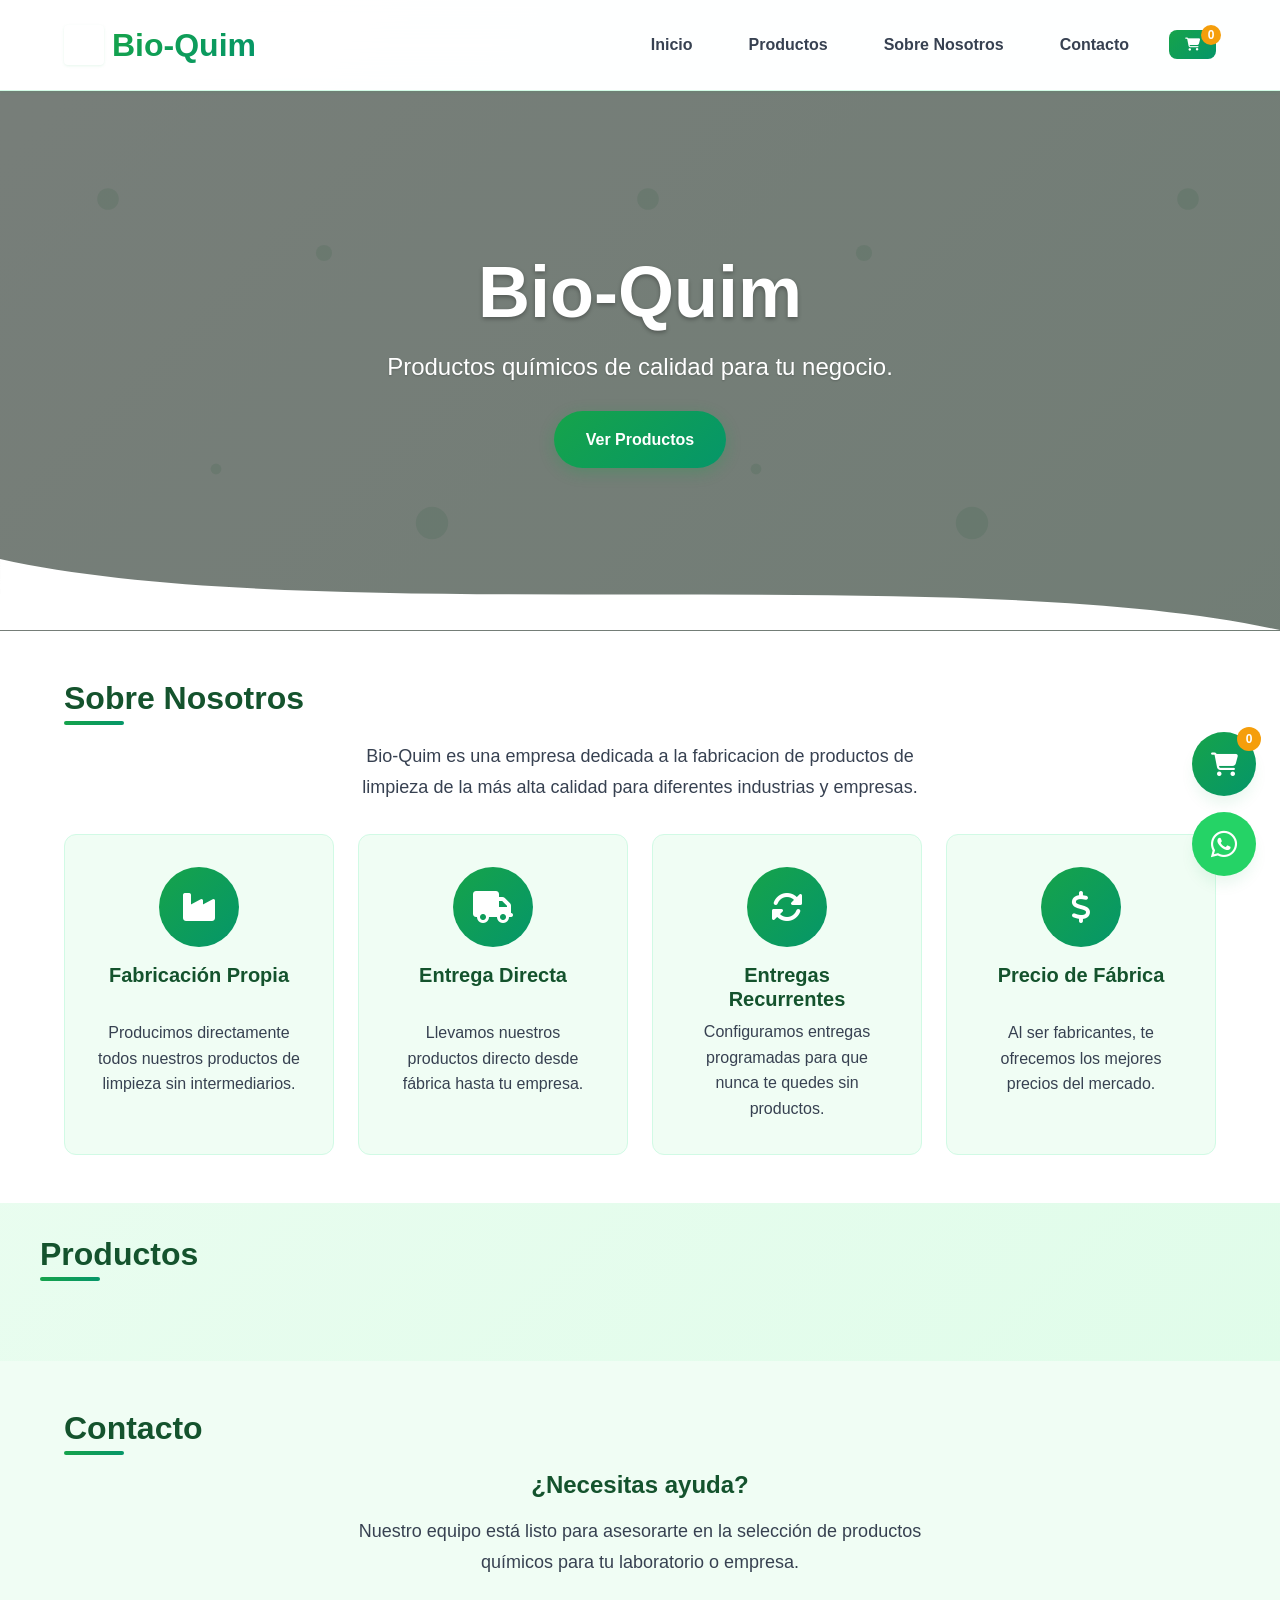
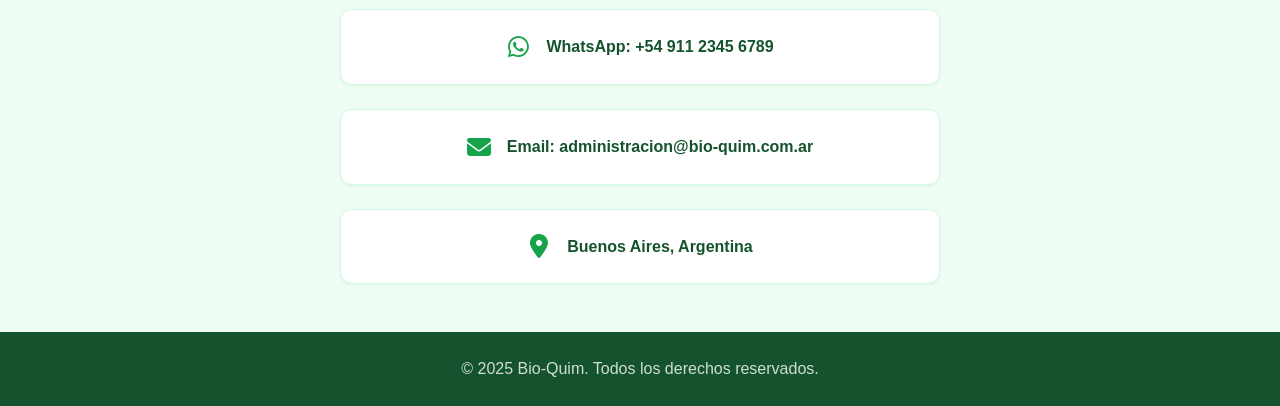
==== index.html @ 802a8cd7 "init" ====
<!DOCTYPE html>
<html lang="es">
<head>
  <link rel="icon" href="images/favicon.ico" type="image/x-icon">
  <meta charset="UTF-8">
  <meta name="viewport" content="width=device-width, initial-scale=1.0">
  <title>Catálogo de Productos</title>
  <link rel="stylesheet" href="static/styles.css">
  <link rel="preconnect" href="https://fonts.googleapis.com">
  <link rel="preconnect" href="https://fonts.gstatic.com" crossorigin>
  <link href="https://fonts.googleapis.com/css2?family=Poppins:wght@300;400;500;600;700&family=Montserrat:wght@700;800&display=swap" rel="stylesheet">
  <link rel="stylesheet" href="https://cdnjs.cloudflare.com/ajax/libs/font-awesome/6.4.0/css/all.min.css">
  <script src="https://cdnjs.cloudflare.com/ajax/libs/xlsx/0.18.5/xlsx.full.min.js"></script>
  <style>
    .hero {
      position: relative;
      height: 60vh;
      background: url('https://via.placeholder.com/1920x1080') center/cover no-repeat;
      display: flex;
      align-items: center;
      justify-content: center;
      color: white;
      text-align: center;
    }
    .hero-overlay {
      position: absolute;
      inset: 0;
      background: rgba(0,0,0,0.5);
    }
    .hero-content {
      position: relative;
      max-width: 600px;
    }
  </style>
</head>
<body>

  <header class="header">
    <div class="container header-container">
      <div class="brand">
        <div class="logo-container">
          <div class="logo-icon">
            <i class="fas fa-flask"></i>
          </div>
          <h1 class="logo"><a href="/">Bio-Quim</a></h1>
        </div>
      </div>
      
      <!-- Navigation Menu -->
      <nav class="nav-menu" id="nav-menu">
        <a href="#inicio" class="nav-link">Inicio</a>
        <a href="#productos" class="nav-link">Productos</a>
        <a href="#sobre-nosotros" class="nav-link">Sobre Nosotros</a>
        <a href="#contacto" class="nav-link">Contacto</a>
        <button id="cart-nav-btn" class="cart-nav-btn">
          <i class="fas fa-shopping-cart"></i>
          <span class="cart-nav-count">0</span>
        </button>
      </nav>

      <!-- Mobile menu toggle -->
      <button class="mobile-menu-toggle" id="mobile-menu-toggle">
        <span></span>
        <span></span>
        <span></span>
      </button>

    </div>
  </header>

  <section class="hero" id="inicio">
    <div class="hero-overlay"></div>
    <div class="hero-content container">
      <h1 class="hero-title">Bio-Quim</h1>
      <p class="hero-desc">Productos químicos de calidad para tu negocio.</p>
      <a href="#productos" class="hero-btn">Ver Productos</a>
    </div>
    <div class="hero-wave">
      <svg viewBox="0 0 1440 80" xmlns="http://www.w3.org/2000/svg">
        <path fill="var(--bg-white)" d="M0,0 C360,80 1080,0 1440,80 L1440,80 L0,80 Z"/>
      </svg>
    </div>
  </section>

  <!-- About Us Section -->
  <section class="about-section" id="sobre-nosotros">
    <div class="container">
      <h2 class="section-title">Sobre Nosotros</h2>
      <p class="about-intro">Bio-Quim es una empresa dedicada a la fabricacion de productos de limpieza de la más alta calidad para diferentes industrias y empresas.</p>
      
      <div class="about-cards">
        <div class="about-card">
          <div class="about-card-icon">
            <i class="fas fa-industry"></i>
          </div>
          <h3 class="about-card-title">Fabricación Propia</h3>
          <p class="about-card-desc">Producimos directamente todos nuestros productos de limpieza sin intermediarios.</p>
        </div>
        
        <div class="about-card">
          <div class="about-card-icon">
            <i class="fas fa-truck"></i>
          </div>
          <h3 class="about-card-title">Entrega Directa</h3>
          <p class="about-card-desc">Llevamos nuestros productos directo desde fábrica hasta tu empresa.</p>
        </div>
        
        <div class="about-card">
          <div class="about-card-icon">
            <i class="fas fa-sync-alt"></i>
          </div>
          <h3 class="about-card-title">Entregas Recurrentes</h3>
          <p class="about-card-desc">Configuramos entregas programadas para que nunca te quedes sin productos.</p>
        </div>
        
        <div class="about-card">
          <div class="about-card-icon">
            <i class="fas fa-dollar-sign"></i>
          </div>
          <h3 class="about-card-title">Precio de Fábrica</h3>
          <p class="about-card-desc">Al ser fabricantes, te ofrecemos los mejores precios del mercado.</p>
        </div>
      </div>
    </div>
  </section>
  
  <main class="container main-content">
    <div id="loading-indicator" class="loading-indicator">
      <div class="spinner"></div>
      <p>Cargando productos...</p>
    </div>

    <div id="category-filters" class="category-filters" style="display:none">
      <div class="search-container">
        <input type="text" id="search-input" placeholder="Buscar productos..." class="search-input">
        <i class="fas fa-search search-icon"></i>
      </div>
      <div class="category-selector">
        <label for="category-select">Filtrar por categoría:</label>
        <select id="category-select" class="category-dropdown">
          <option value="">Todas las categorías</option>
        </select>
      </div>
      <button id="reset-filter" class="reset-filter-button">
        <i class="fas fa-times"></i> Mostrar todos
      </button>
    </div>

    <div class="products-section" id="productos">
      <h2 class="section-title">Productos</h2>
      <div id="products-container" class="products-container"></div>
    </div>

    <!-- PRODUCT DETAIL MODAL -->
    <div id="product-modal" class="modal hidden">
      <div class="modal-backdrop"></div>
      <article class="modal-content" role="dialog" aria-modal="true">
        <button class="modal-close" aria-label="Cerrar">
          <i class="fas fa-times"></i>
        </button>
        <div class="modal-grid">
          <div class="modal-gallery-container">
            <figure class="modal-gallery">
              <img id="modal-image" src="/placeholder.svg" alt="">
              <nav class="modal-nav">
                <button id="prev-img" aria-label="Imagen anterior">
                  <i class="fas fa-chevron-left"></i>
                </button>
                <button id="next-img" aria-label="Imagen siguiente">
                  <i class="fas fa-chevron-right"></i>
                </button>
              </nav>
            </figure>
            <div class="modal-thumbnails"></div>
          </div>
          <section class="modal-info">
            <span class="product-category-badge" id="modal-category"></span>
            <h2 id="modal-name" class="modal-product-title"></h2>
            <p class="modal-price" id="modal-price"></p>
            <div class="modal-description">
              <p id="modal-desc"></p>
            </div>
            <div id="modal-variants" class="variant-container"></div>
            <div class="modal-footer">
              <div class="quantity-selector">
                <label for="modal-quantity">Cantidad:</label>
                <div class="quantity-controls">
                  <button class="quantity-btn" onclick="adjustQuantity(-1)">-</button>
                  <input id="modal-quantity" type="number" value="1" min="1">
                  <button class="quantity-btn" onclick="adjustQuantity(1)">+</button>
                </div>
              </div>
              <button id="add-to-cart" class="btn-primary">
                <i class="fas fa-cart-plus"></i> Agregar al carrito
              </button>
            </div>
          </section>
        </div>
      </article>
    </div>
  </main>

  <!-- Contact Section -->
  <section class="contact-section" id="contacto">
    <div class="container">
      <h2 class="section-title">Contacto</h2>
      <div class="contact-content">
        <div class="contact-info">
          <h3>¿Necesitas ayuda?</h3>
          <p>Nuestro equipo está listo para asesorarte en la selección de productos químicos para tu laboratorio o empresa.</p>
          <div class="contact-methods">
            <div class="contact-method">
              <i class="fab fa-whatsapp"></i>
              <span>WhatsApp: +54 911 2345 6789</span>
            </div>
            <div class="contact-method">
              <i class="fas fa-envelope"></i>
              <span>Email: administracion@bio-quim.com.ar</span>
            </div>
            <div class="contact-method">
              <i class="fas fa-map-marker-alt"></i>
              <span>Buenos Aires, Argentina</span>
            </div>
          </div>
        </div>
      </div>
    </div>
  </section>

  <footer class="footer">
    <div class="container">
      <p>&copy; 2025 Bio-Quim. Todos los derechos reservados.</p>
    </div>
  </footer>

  <div class="floating-buttons">
    <button id="open-cart" class="btn-cart">
      <i class="fas fa-shopping-cart"></i>
      <span class="cart-count">0</span>
    </button>
    <button id="send-whatsapp" class="btn-whatsapp" data-whatsapp="5491123456789">
      <i class="fa-brands fa-whatsapp fa-lg"></i>
    </button>
    
  </div>
  
  <div id="cart-modal" class="modal hidden">
    <div class="modal-backdrop"></div>
    <article class="modal-content cart-modal-content">
      <button class="modal-close" aria-label="Cerrar carrito">
        <i class="fas fa-times"></i>
      </button>
      <h2 class="cart-title">Tu Carrito</h2>
      <div class="cart-container">
        <ul id="cart-items" class="cart-items"></ul>
        <div class="cart-summary">
          <div class="cart-actions">
            <button id="clear-cart" class="btn-secondary btn-clear">
              <i class="fas fa-trash"></i> Vaciar carrito
            </button>
          </div>
          <div class="cart-total">
            <span>Total:</span> 
            <span id="cart-total" class="total-amount">$0.00</span>
          </div>
          <button id="cart-send" class="btn-primary btn-lg" data-whatsapp="5491123456789">
            <i class="fab fa-whatsapp"></i> Enviar pedido por WhatsApp
          </button>
          
          
        </div>
      </div>
      <div class="empty-cart-message" id="empty-cart-message">
        <i class="fas fa-shopping-cart"></i>
        <p>Tu carrito está vacío</p>
        <button class="btn-secondary" onclick="document.getElementById('cart-modal').classList.add('hidden')">
          Seguir comprando
        </button>
      </div>
    </article>
  </div>

  <script src="static/script.js"></script>
  <script>
    const hero = document.querySelector('.hero');
    const heroHeight = hero.offsetHeight;

    window.addEventListener('scroll', () => {
      if (window.scrollY >= heroHeight) {
        hero.classList.add('hide');
      } else {
        hero.classList.remove('hide');
      }
    });

  </script>
  
</body>
</html>
---- static/styles.css ----
:root {
  /* Eco-friendly color palette for Bio-Quim */
  --primary: #16a34a;
  --primary-dark: #15803d;
  --primary-light: #dcfce7;
  --secondary: #059669;
  --accent: #10b981;
  --eco-green: #22c55e;
  --nature-green: #16a34a;

  /* Background colors */
  --bg-light: #f0fdf4;
  --bg-white: #ffffff;
  --bg-gradient: linear-gradient(135deg, #f0fdf4 0%, #dcfce7 100%);

  /* Text colors */
  --text-dark: #14532d;
  --text-medium: #374151;
  --text-light: #6b7280;

  /* Border and separators */
  --border-light: #d1fae5;
  --border-medium: #a7f3d0;

  /* Status colors */
  --success: #16a34a;
  --error: #dc2626;
  --warning: #f59e0b;

  /* Spacing */
  --spacing-xs: 0.25rem;
  --spacing-sm: 0.5rem;
  --spacing-md: 1rem;
  --spacing-lg: 1.5rem;
  --spacing-xl: 2rem;
  --spacing-xxl: 3rem;

  /* Border radius */
  --radius-sm: 0.25rem;
  --radius-md: 0.5rem;
  --radius-lg: 0.75rem;
  --radius-xl: 1rem;
  --radius-full: 9999px;

  /* Shadows */
  --shadow-sm: 0 1px 3px rgba(22, 163, 74, 0.1);
  --shadow-md: 0 4px 6px rgba(22, 163, 74, 0.1);
  --shadow-lg: 0 10px 15px -3px rgba(22, 163, 74, 0.1);

  /* Transitions */
  --transition-fast: 150ms ease;
  --transition-normal: 250ms ease;
  --transition-slow: 350ms ease;
}

/* Reset and base styles */
* {
  margin: 0;
  padding: 0;
  box-sizing: border-box;
}

html {
  font-size: 16px;
  scroll-behavior: smooth;
}

body {
  font-family: 'Inter', -apple-system, BlinkMacSystemFont, 'Segoe UI', Roboto, sans-serif;
  background: var(--bg-gradient);
  color: var(--text-medium);
  line-height: 1.6;
  min-height: 100vh;
}

h1, h2, h3, h4, h5, h6 {
  font-family: 'Inter', sans-serif;
  color: var(--text-dark);
  font-weight: 700;
  line-height: 1.2;
}

a {
  color: var(--primary);
  text-decoration: none;
  transition: color var(--transition-fast);
}

a:hover {
  color: var(--primary-dark);
}

img {
  max-width: 100%;
  height: auto;
}

button {
  cursor: pointer;
  font-family: 'Inter', sans-serif;
}

input, select, textarea {
  font-family: 'Inter', sans-serif;
}

/* Layout */
.container {
  width: 100%;
  max-width: 1200px;
  margin: 0 auto;
  padding: 0 var(--spacing-md);
}

@media (min-width: 768px) {
  .container {
    padding: 0 var(--spacing-lg);
  }
}

/* Header */
.header {
  background: rgba(255, 255, 255, 0.95);
  backdrop-filter: blur(20px);
  box-shadow: var(--shadow-sm);
  position: sticky;
  top: 0;
  z-index: 100;
  padding: var(--spacing-lg) 0;
  border-bottom: 1px solid var(--border-light);
}

.header-container {
  display: flex;
  flex-direction: column;
  gap: var(--spacing-md);
  align-items: center;
  position: relative;
}

@media (min-width: 768px) {
  .header-container {
    flex-direction: row;
    justify-content: space-between;
    align-items: center;
  }
}

.brand {
  display: flex;
  align-items: center;
  gap: var(--spacing-sm);
}

.logo-container {
  display: flex;
  align-items: center;
  gap: var(--spacing-sm);
}

.logo-icon {
  width: 40px;
  height: 40px;
  background: #ffffff;
  border-radius: 10%;
  display: flex;
  align-items: center;
  justify-content: center;
  color: white;
  font-size: 1.2rem;
  transition: all var(--transition-fast);
  box-shadow: var(--shadow-sm);
  overflow: hidden;
}

.logo-icon:hover {
  transform: scale(1.05);
  box-shadow: var(--shadow-md);
}

/* When logo contains an image (set by JavaScript) */
.logo-icon img {
  width: 100%;
  height: 100%;
  object-fit: cover;
  border-radius: 50%;
}

.logo {
  color: var(--primary);
  font-size: 2rem;
  font-weight: 800;
  margin: 0;
  background: linear-gradient(135deg, var(--primary), var(--secondary));
  -webkit-background-clip: text;
  -webkit-text-fill-color: transparent;
  background-clip: text;
}

/* When logo contains an image (set by JavaScript) */
.logo img {
  height: 2rem;
  width: auto;
  object-fit: contain;
}

.logo a {
  text-decoration: none;
  color: inherit;
}

/* Navigation */
.nav-menu {
  display: flex;
  align-items: center;
  gap: var(--spacing-lg);
  background: var(--bg-white);
  padding: var(--spacing-md);
  border-radius: var(--radius-lg);
  box-shadow: var(--shadow-sm);
  border: 1px solid var(--border-light);
  position: absolute;
  top: 100%;
  left: 0;
  right: 0;
  transform: translateY(-100%);
  opacity: 0;
  visibility: hidden;
  transition: all var(--transition-normal);
  flex-direction: column;
  z-index: 50;
}

.nav-menu.active {
  transform: translateY(0);
  opacity: 1;
  visibility: visible;
}

@media (min-width: 768px) {
  .nav-menu {
    position: static;
    transform: none;
    opacity: 1;
    visibility: visible;
    background: transparent;
    padding: 0;
    box-shadow: none;
    border: none;
    flex-direction: row;
  }
}

.nav-link {
  color: var(--text-medium);
  font-weight: 600;
  padding: var(--spacing-sm) var(--spacing-md);
  border-radius: var(--radius-md);
  transition: all var(--transition-fast);
  text-decoration: none;
}

.nav-link:hover {
  color: var(--primary);
  background: var(--primary-light);
}

.cart-nav-btn {
  background: linear-gradient(135deg, var(--primary), var(--secondary));
  color: white;
  border: none;
  padding: var(--spacing-sm) var(--spacing-md);
  border-radius: var(--radius-md);
  font-weight: 600;
  display: flex;
  align-items: center;
  gap: var(--spacing-xs);
  transition: all var(--transition-fast);
  position: relative;
}

.cart-nav-btn:hover {
  background: linear-gradient(135deg, var(--primary-dark), var(--secondary));
  transform: translateY(-2px);
  box-shadow: var(--shadow-md);
}

.cart-nav-count {
  background: var(--warning);
  color: white;
  width: 20px;
  height: 20px;
  border-radius: 50%;
  display: flex;
  align-items: center;
  justify-content: center;
  font-size: 0.75rem;
  font-weight: 700;
  position: absolute;
  top: -5px;
  right: -5px;
}

/* Mobile menu toggle */
.mobile-menu-toggle {
  display: flex;
  flex-direction: column;
  gap: 4px;
  background: none;
  border: none;
  cursor: pointer;
  padding: var(--spacing-sm);
  position: absolute;
  right: 0;
  top: 50%;
  transform: translateY(-50%);
}

.mobile-menu-toggle span {
  width: 25px;
  height: 3px;
  background: var(--primary);
  border-radius: 2px;
  transition: all var(--transition-fast);
}

.mobile-menu-toggle.active span:nth-child(1) {
  transform: rotate(45deg) translate(6px, 6px);
}

.mobile-menu-toggle.active span:nth-child(2) {
  opacity: 0;
}

.mobile-menu-toggle.active span:nth-child(3) {
  transform: rotate(-45deg) translate(6px, -6px);
}

@media (min-width: 768px) {
  .mobile-menu-toggle {
    display: none;
  }
}

/* Search */
.search-wrapper {
  position: relative;
  width: 100%;
  max-width: 500px;
}

.search-icon {
  position: absolute;
  left: var(--spacing-md);
  top: 50%;
  transform: translateY(-50%);
  color: var(--text-light);
  pointer-events: none;
}

#search-input {
  width: 100%;
  padding: var(--spacing-md) var(--spacing-md) var(--spacing-md) calc(var(--spacing-md) * 2.5);
  border: 2px solid var(--border-medium);
  border-radius: var(--radius-full);
  font-size: 1rem;
  transition: all var(--transition-fast);
  background: var(--bg-white);
}

#search-input:focus {
  outline: none;
  border-color: var(--primary);
  box-shadow: 0 0 0 3px rgba(22, 163, 74, 0.2);
}

#search-input::placeholder {
  color: var(--text-light);
}

/* Main Content */
.main-content {
  padding: var(--spacing-xl) 0;
}

/* Section Titles */
.section-title {
  font-size: 2rem;
  margin-bottom: var(--spacing-lg);
  position: relative;
  display: inline-block;
  color: var(--text-dark);
}

.section-title::after {
  content: '';
  position: absolute;
  bottom: -8px;
  left: 0;
  width: 60px;
  height: 4px;
  background: linear-gradient(135deg, var(--primary), var(--secondary));
  border-radius: var(--radius-full);
}

/* Loading Indicator */
.loading-indicator {
  display: flex;
  flex-direction: column;
  align-items: center;
  justify-content: center;
  padding: var(--spacing-xxl);
  gap: var(--spacing-md);
}

.spinner {
  width: 50px;
  height: 50px;
  border: 4px solid rgba(22, 163, 74, 0.2);
  border-top-color: var(--primary);
  border-radius: 50%;
  animation: spin 1s infinite linear;
}

@keyframes spin {
  to {
    transform: rotate(360deg);
  }
}

/* Category Filters */
.category-filters {
  margin-bottom: var(--spacing-xl);
  display: flex;
  flex-direction: column;
  gap: var(--spacing-md);
  background: var(--bg-white);
  padding: var(--spacing-lg);
  border-radius: var(--radius-lg);
  box-shadow: var(--shadow-sm);
  border: 1px solid var(--border-light);
}

/* Search Container */
.search-container {
  position: relative;
  width: 100%;
  max-width: 500px;
}

.search-input {
  width: 100%;
  padding: 12px 40px 12px 16px;
  border: 2px solid var(--border-light);
  border-radius: 50px;
  font-size: 1rem;
  transition: all 0.3s ease;
  background: white;
}

.search-input:focus {
  outline: none;
  border-color: var(--primary);
  box-shadow: 0 0 0 3px rgba(22, 163, 74, 0.1);
}

.search-icon {
  position: absolute;
  right: 16px;
  top: 50%;
  transform: translateY(-50%);
  color: var(--text-light);
  pointer-events: none;
}

.category-selector {
  display: flex;
  flex-direction: column;
  gap: var(--spacing-xs);
}

.category-selector label {
  font-weight: 600;
  color: var(--text-dark);
  font-size: 0.875rem;
}
.category-filters {
  margin-bottom: var(--spacing-xl);
  display: flex;
  flex-direction: column;
  gap: var(--spacing-md);
  background: var(--bg-white);
  padding: var(--spacing-lg);
  border-radius: var(--radius-lg);
  box-shadow: var(--shadow-sm);
  border: 1px solid var(--border-light);
}

@media (min-width: 768px) {
  .category-filters {
    flex-direction: row;
    align-items: flex-end;
    justify-content: space-between;
    gap: var(--spacing-lg);
  }
  
  .search-container {
    flex: 1;
    max-width: 400px;
  }
  
  .category-selector {
    flex: 0 0 280px;
  }
  
  .reset-filter-button {
    flex: 0 0 auto;
  }
}

.category-select {
  width: 100%;
  max-width: 300px;
  padding: var(--spacing-sm) var(--spacing-md);
  border: 2px solid var(--border-medium);
  border-radius: var(--radius-md);
  background: var(--bg-white);
  color: var(--text-medium);
  font-weight: 600;
  font-size: 1rem;
  transition: all var(--transition-fast);
  box-shadow: var(--shadow-sm);
  cursor: pointer;
  appearance: none;
  background-image: url("data:image/svg+xml,%3csvg xmlns='http://www.w3.org/2000/svg' fill='none' viewBox='0 0 20 20'%3e%3cpath stroke='%236b7280' stroke-linecap='round' stroke-linejoin='round' stroke-width='1.5' d='m6 8 4 4 4-4'/%3e%3c/svg%3e");
  background-position: right var(--spacing-sm) center;
  background-repeat: no-repeat;
  background-size: 1.5em 1.5em;
  padding-right: 2.5rem;
}

.category-select:hover {
  border-color: var(--primary);
  color: var(--primary);
}

.category-select:focus {
  outline: none;
  border-color: var(--primary);
  box-shadow: 0 0 0 3px rgba(22, 163, 74, 0.2);
  color: var(--text-dark);
}

.category-select option {
  padding: var(--spacing-sm) var(--spacing-md);
  background: var(--bg-white);
  color: var(--text-medium);
  font-weight: 500;
}

.category-select option:hover {
  background: rgba(22, 163, 74, 0.1);
}

.category-dropdown {
  width: 100%;
  max-width: 300px;
  padding: var(--spacing-sm) var(--spacing-md);
  border: 2px solid var(--border-medium);
  border-radius: var(--radius-md);
  background: var(--bg-white);
  color: var(--text-medium);
  font-weight: 600;
  font-size: 1rem;
  transition: all var(--transition-fast);
  box-shadow: var(--shadow-sm);
  cursor: pointer;
  appearance: none;
  background-image: url("data:image/svg+xml,%3csvg xmlns='http://www.w3.org/2000/svg' fill='none' viewBox='0 0 20 20'%3e%3cpath stroke='%2316a34a' stroke-linecap='round' stroke-linejoin='round' stroke-width='2' d='m6 8 4 4 4-4'/%3e%3c/svg%3e");
  background-position: right var(--spacing-sm) center;
  background-repeat: no-repeat;
  background-size: 1.2em 1.2em;
  padding-right: 2.5rem;
}

.category-dropdown:hover {
  border-color: var(--primary);
  background-color: var(--primary-light);
}

.category-dropdown:focus {
  outline: none;
  border-color: var(--primary);
  box-shadow: 0 0 0 3px rgba(22, 163, 74, 0.15);
}

.reset-filter-button {
  background: rgba(22, 163, 74, 0.1);
  border: 1px solid var(--primary);
  color: var(--primary);
  font-size: 0.875rem;
  display: flex;
  align-items: center;
  gap: var(--spacing-xs);
  padding: var(--spacing-sm) var(--spacing-md);
  border-radius: var(--radius-md);
  transition: all var(--transition-fast);
  font-weight: 600;
  white-space: nowrap;
}

.reset-filter-button:hover {
  background: var(--primary);
  color: white;
  transform: translateY(-1px);
  box-shadow: var(--shadow-sm);
}

@media (min-width: 768px) {
  .reset-filter-button {
    align-self: flex-end;
    margin-bottom: 2px;
  }
}

/* Products Grid */
.products-section {
  margin-bottom: var(--spacing-xl);
}

.products-container {
  display: grid;
  gap: var(--spacing-lg);
  grid-template-columns: repeat(auto-fill, minmax(280px, 1fr));
}

.product-card {
  background: var(--bg-white);
  border-radius: var(--radius-lg);
  box-shadow: var(--shadow-sm);
  overflow: hidden;
  transition: all var(--transition-normal);
  height: 100%;
  display: flex;
  flex-direction: column;
  border: 1px solid var(--border-light);
}

.product-card:hover {
  transform: translateY(-8px);
  box-shadow: var(--shadow-lg);
  border-color: var(--primary);
}

.product-image-container {
  height: 240px;
  overflow: hidden;
  position: relative;
}

.product-image {
  width: 100%;
  height: 100%;
  object-fit: cover;
  transition: transform var(--transition-normal);
}

.product-card:hover .product-image {
  transform: scale(1.05);
}

.product-info-container {
  padding: var(--spacing-lg);
  display: flex;
  flex-direction: column;
  flex-grow: 1;
  justify-content: space-between;
}

.product-name {
  font-size: 1.25rem;
  font-weight: 700;
  margin-bottom: var(--spacing-xs);
  color: var(--text-dark);
}

.product-price {
  color: var(--primary);
  font-weight: 800;
  font-size: 1.5rem;
  margin-top: var(--spacing-sm);
}

/* Eco Badge */
.eco-badge {
  position: absolute;
  top: var(--spacing-md);
  right: var(--spacing-md);
  background: linear-gradient(135deg, var(--primary), var(--secondary));
  color: white;
  padding: var(--spacing-xs) var(--spacing-sm);
  border-radius: var(--radius-full);
  font-size: 0.75rem;
  font-weight: 700;
  text-transform: uppercase;
  letter-spacing: 0.5px;
  box-shadow: var(--shadow-sm);
}

/* Modals */
.hidden {
  display: none !important;
}

.modal {
  position: fixed;
  inset: 0;
  display: flex;
  justify-content: center;
  align-items: center;
  z-index: 1000;
}

.modal-backdrop {
  position: absolute;
  inset: 0;
  background: rgba(0, 0, 0, 0.6);
  backdrop-filter: blur(4px);
}

.modal-content {
  position: relative;
  background: var(--bg-white);
  border-radius: var(--radius-xl);
  width: 90%;
  max-width: 900px;
  max-height: 90vh;
  overflow-y: auto;
  box-shadow: var(--shadow-lg);
  border: 2px solid var(--border-light);
}

.modal-close {
  position: absolute;
  top: var(--spacing-md);
  right: var(--spacing-md);
  background: rgba(255, 255, 255, 0.9);
  border: none;
  color: var(--text-dark);
  width: 40px;
  height: 40px;
  border-radius: 50%;
  display: flex;
  align-items: center;
  justify-content: center;
  font-size: 1.25rem;
  z-index: 10;
  box-shadow: var(--shadow-md);
  transition: all var(--transition-fast);
}

.modal-close:hover {
  background: var(--bg-white);
  transform: scale(1.1);
  color: var(--error);
}

/* Product Modal */
.modal-grid {
  display: grid;
  grid-template-columns: 1fr;
}

@media (min-width: 768px) {
  .modal-grid {
    grid-template-columns: 1fr 1fr;
  }
}

.modal-gallery-container {
  padding: var(--spacing-lg);
  background: var(--bg-light);
}

.modal-gallery {
  position: relative;
  width: 100%;
  aspect-ratio: 1/1;
  background: var(--bg-white);
  border-radius: var(--radius-lg);
  overflow: hidden;
  box-shadow: var(--shadow-sm);
}

.modal-gallery img {
  width: 100%;
  height: 100%;
  object-fit: contain;
}

.modal-nav button {
  position: absolute;
  top: 50%;
  transform: translateY(-50%);
  background: rgba(255, 255, 255, 0.9);
  border: none;
  color: var(--text-dark);
  width: 44px;
  height: 44px;
  border-radius: 50%;
  display: flex;
  align-items: center;
  justify-content: center;
  font-size: 1.125rem;
  box-shadow: var(--shadow-md);
  transition: all var(--transition-fast);
}

.modal-nav button:hover {
  background: var(--bg-white);
  transform: translateY(-50%) scale(1.1);
}

#prev-img {
  left: var(--spacing-md);
}

#next-img {
  right: var(--spacing-md);
}

.modal-thumbnails {
  display: flex;
  gap: var(--spacing-sm);
  padding: var(--spacing-md) 0;
  overflow-x: auto;
  scrollbar-width: thin;
}

.modal-thumbnails img {
  width: 70px;
  height: 70px;
  object-fit: cover;
  border-radius: var(--radius-md);
  opacity: 0.7;
  cursor: pointer;
  border: 3px solid transparent;
  transition: all var(--transition-fast);
}

.modal-thumbnails img:hover {
  opacity: 0.9;
}

.modal-thumbnails img.active {
  opacity: 1;
  border-color: var(--primary);
}

.modal-info {
  padding: var(--spacing-xl);
  display: flex;
  flex-direction: column;
  gap: var(--spacing-md);
}

.product-category-badge {
  display: inline-block;
  padding: var(--spacing-xs) var(--spacing-sm);
  background: linear-gradient(135deg, var(--primary), var(--secondary));
  color: white;
  border-radius: var(--radius-full);
  font-size: 0.75rem;
  font-weight: 700;
  text-transform: uppercase;
  letter-spacing: 0.5px;
}

.modal-product-title {
  font-size: 2rem;
  margin-top: var(--spacing-xs);
  color: var(--text-dark);
}

.modal-price {
  font-size: 1.75rem;
  color: var(--primary);
  font-weight: 800;
}

.modal-description {
  color: var(--text-medium);
  line-height: 1.7;
  font-size: 1.125rem;
}

/* Variants */
.variant-container {
  display: flex;
  flex-direction: column;
  gap: var(--spacing-md);
}

.variant-wrapper {
  display: flex;
  flex-direction: column;
  gap: var(--spacing-xs);
}

.variant-wrapper label {
  font-weight: 600;
  color: var(--text-dark);
  font-size: 0.875rem;
}

.variant-wrapper select {
  padding: var(--spacing-sm) var(--spacing-md);
  border: 2px solid var(--border-medium);
  border-radius: var(--radius-md);
  background-color: var(--bg-white);
  font-size: 1rem;
  transition: all var(--transition-fast);
}

.variant-wrapper select:focus {
  outline: none;
  border-color: var(--primary);
  box-shadow: 0 0 0 3px rgba(22, 163, 74, 0.2);
}

.variant-single {
  padding: var(--spacing-sm) var(--spacing-md);
  background: linear-gradient(135deg, var(--primary), var(--secondary));
  border-radius: var(--radius-md);
  color: white;
  font-weight: 600;
}

/* Modal Footer */
.modal-footer {
  display: flex;
  flex-direction: column;
  gap: var(--spacing-md);
  margin-top: var(--spacing-md);
}

@media (min-width: 768px) {
  .modal-footer {
    flex-direction: row;
    align-items: center;
    justify-content: space-between;
  }
}

/* Quantity Selector */
.quantity-selector {
  display: flex;
  flex-direction: column;
  gap: var(--spacing-xs);
}

.quantity-selector label {
  font-weight: 600;
  color: var(--text-dark);
  font-size: 0.875rem;
}

.quantity-controls {
  display: flex;
  align-items: center;
}

.quantity-btn {
  width: 40px;
  height: 40px;
  display: flex;
  align-items: center;
  justify-content: center;
  background: var(--bg-light);
  border: 2px solid var(--border-medium);
  font-size: 1.125rem;
  font-weight: 700;
  transition: all var(--transition-fast);
  color: var(--primary);
}

.quantity-btn:first-child {
  border-radius: var(--radius-md) 0 0 var(--radius-md);
}

.quantity-btn:last-child {
  border-radius: 0 var(--radius-md) var(--radius-md) 0;
}

.quantity-btn:hover {
  background: var(--primary);
  color: white;
}

#modal-quantity {
  width: 70px;
  height: 40px;
  padding: 0 var(--spacing-sm);
  border: 2px solid var(--border-medium);
  border-left: none;
  border-right: none;
  text-align: center;
  font-size: 1rem;
  font-weight: 600;
}

#modal-quantity:focus {
  outline: none;
}

/* Buttons */
.btn-primary {
  background: linear-gradient(135deg, var(--primary), var(--secondary));
  color: white;
  border: none;
  padding: var(--spacing-md) var(--spacing-lg);
  border-radius: var(--radius-md);
  font-weight: 700;
  font-size: 1rem;
  display: flex;
  align-items: center;
  justify-content: center;
  gap: var(--spacing-sm);
  transition: all var(--transition-fast);
  box-shadow: var(--shadow-sm);
}

.btn-primary:hover {
  background: linear-gradient(135deg, var(--primary-dark), var(--secondary));
  transform: translateY(-2px);
  box-shadow: var(--shadow-md);
}

.btn-primary:active {
  transform: translateY(0);
}

.btn-secondary {
  background: var(--bg-light);
  color: var(--text-medium);
  border: 2px solid var(--border-medium);
  padding: var(--spacing-md) var(--spacing-lg);
  border-radius: var(--radius-md);
  font-weight: 600;
  font-size: 1rem;
  display: flex;
  align-items: center;
  justify-content: center;
  gap: var(--spacing-sm);
  transition: all var(--transition-fast);
}

.btn-secondary:hover {
  background: var(--border-light);
  color: var(--text-dark);
  border-color: var(--primary);
}

.btn-lg {
  padding: var(--spacing-md) var(--spacing-xl);
  font-size: 1.125rem;
}

/* Floating Buttons */
.floating-buttons {
  position: fixed;
  bottom: var(--spacing-lg);
  right: var(--spacing-lg);
  display: flex;
  flex-direction: column;
  gap: var(--spacing-md);
  z-index: 90;
}

.btn-cart, .btn-whatsapp {
  width: 64px;
  height: 64px;
  border-radius: 50%;
  display: flex;
  align-items: center;
  justify-content: center;
  box-shadow: var(--shadow-lg);
  border: none;
  font-size: 1.5rem;
  position: relative;
  transition: all var(--transition-normal);
}

.btn-cart {
  background: linear-gradient(135deg, var(--primary), var(--secondary));
  color: white;
}

.btn-whatsapp {
  background: #25D366;
  color: white;
}

.btn-cart:hover, .btn-whatsapp:hover {
  transform: translateY(-4px) scale(1.05);
}

.cart-count {
  position: absolute;
  top: -5px;
  right: -5px;
  background: var(--warning);
  color: white;
  width: 24px;
  height: 24px;
  border-radius: 50%;
  display: flex;
  align-items: center;
  justify-content: center;
  font-size: 0.75rem;
  font-weight: 700;
}

/* Cart Modal */
.cart-modal-content {
  max-width: 600px;
}

.cart-title {
  padding: var(--spacing-lg);
  border-bottom: 1px solid var(--border-light);
  margin: 0;
  font-size: 1.5rem;
  color: var(--text-dark);
}

.cart-container {
  padding: var(--spacing-lg);
}

.cart-actions {
  margin-bottom: var(--spacing-md);
  text-align: left;
}

.btn-clear {
  background: var(--bg-light);
  color: var(--error);
  border: 2px solid var(--error);
  padding: var(--spacing-sm) var(--spacing-md);
  border-radius: var(--radius-md);
  font-weight: 600;
  font-size: 0.875rem;
  display: inline-flex;
  align-items: center;
  gap: var(--spacing-xs);
  transition: all var(--transition-fast);
}

.btn-clear:hover {
  background: var(--error);
  color: white;
}

.cart-items {
  list-style: none;
  max-height: 400px;
  overflow-y: auto;
  margin-bottom: var(--spacing-lg);
}

.cart-item {
  display: flex;
  justify-content: space-between;
  align-items: center;
  padding: var(--spacing-md);
  background: var(--bg-light);
  border-radius: var(--radius-md);
  margin-bottom: var(--spacing-md);
  transition: all var(--transition-fast);
  border: 1px solid var(--border-light);
}

.cart-item:hover {
  background: rgba(22, 163, 74, 0.05);
  border-color: var(--primary);
}

.cart-item-info {
  flex: 2;
  font-size: 0.95rem;
}

.cart-item-info strong {
  color: var(--text-dark);
  display: block;
  margin-bottom: var(--spacing-xs);
}

.cart-item-actions {
  flex: 1;
  display: flex;
  align-items: center;
  gap: var(--spacing-sm);
  justify-content: flex-end;
}

.cart-qty-input {
  width: 50px;
  padding: var(--spacing-xs);
  border: 1px solid var(--border-medium);
  border-radius: var(--radius-sm);
  text-align: center;
}

.cart-line-price {
  font-weight: 700;
  color: var(--primary);
  min-width: 80px;
  text-align: right;
}

.cart-remove {
  background: none;
  border: none;
  color: var(--error);
  font-size: 1rem;
  width: 32px;
  height: 32px;
  border-radius: 50%;
  display: flex;
  align-items: center;
  justify-content: center;
  transition: all var(--transition-fast);
}

.cart-remove:hover {
  background: rgba(217, 4, 41, 0.1);
}

.cart-summary {
  border-top: 2px solid var(--border-light);
  padding-top: var(--spacing-lg);
}

.cart-total {
  display: flex;
  justify-content: space-between;
  align-items: center;
  margin-bottom: var(--spacing-lg);
  font-size: 1.25rem;
}

.total-amount {
  font-weight: 800;
  color: var(--primary);
}

.empty-cart-message {
  display: flex;
  flex-direction: column;
  align-items: center;
  justify-content: center;
  padding: var(--spacing-xxl);
  text-align: center;
  color: var(--text-light);
}

.empty-cart-message i {
  font-size: 3rem;
  margin-bottom: var(--spacing-md);
  opacity: 0.3;
}

.empty-cart-message p {
  margin-bottom: var(--spacing-lg);
  font-size: 1.125rem;
}

/* Responsive adjustments */
@media (max-width: 480px) {
  .cart-item {
    flex-direction: column;
    align-items: flex-start;
  }

  .cart-item-actions {
    width: 100%;
    margin-top: var(--spacing-md);
    justify-content: space-between;
  }

  .modal-nav button {
    width: 36px;
    height: 36px;
  }
}

/* Category filters sticky */
#category-filters {
  position: sticky;
  top: 0;
  background: var(--bg-white);
  z-index: 100;
  padding-top: var(--spacing-md);
}

/* Two cards per line on small screens */
@media (max-width: 600px) {
  .products-container {
    padding: 15px;
    grid-template-columns: repeat(2, 1fr) !important;
    gap: var(--spacing-md);
  }
}

/* Hide name on desktop */
.site-name {
  display: none;
}

/* Brand always flex for ordering */
.brand {
  display: flex;
  align-items: center;
}

/* On mobile (<600px): show name on left + logo on right */
@media (max-width: 600px) {
  .site-name {
    display: block;
    font-size: 1.25rem;
    font-weight: 700;
    color: var(--primary);
  }
  .logo {
    margin-left: auto;
  }
}

/* Hero Section */
.hero {
  position: relative;
  height: calc(100vh - 60px);
  background: linear-gradient(135deg, var(--bg-light) 0%, var(--bg-white) 100%);
  display: flex;
  align-items: center;
  justify-content: center;
  text-align: center;
  overflow: hidden;
}

.hero::before {
  content: '';
  position: absolute;
  top: 0;
  left: 0;
  right: 0;
  bottom: 0;
  background: url('data:image/svg+xml,<svg xmlns="http://www.w3.org/2000/svg" viewBox="0 0 100 100"><circle cx="20" cy="20" r="2" fill="%2316a34a" opacity="0.1"/><circle cx="80" cy="80" r="3" fill="%2316a34a" opacity="0.1"/><circle cx="60" cy="30" r="1.5" fill="%2316a34a" opacity="0.1"/><circle cx="40" cy="70" r="1" fill="%2316a34a" opacity="0.1"/></svg>');
  pointer-events: none;
}

.hero-overlay {
  position: absolute;
  inset: 0;
  background: rgba(255, 255, 255, 0.1);
}

.hero-content {
  position: relative;
  max-width: 700px;
  padding: 0 var(--spacing-md);
  z-index: 1;
}

.hero-title {
  font-size: clamp(2.5rem, 6vw, 4.5rem);
  font-weight: 900;
  color: white;
  text-shadow: 0 2px 4px rgba(0, 0, 0, 0.3);
  margin-bottom: var(--spacing-md);
  line-height: 1.1;
}

.hero-desc {
  margin-top: var(--spacing-sm);
  font-size: clamp(1.125rem, 3vw, 1.5rem);
  color: white;
  line-height: 1.6;
  text-shadow: 0 1px 2px rgba(0, 0, 0, 0.2);
}

.hero-btn {
  display: inline-block;
  margin-top: var(--spacing-lg);
  padding: var(--spacing-md) var(--spacing-xl);
  border-radius: var(--radius-full);
  background: linear-gradient(135deg, var(--primary), var(--secondary));
  color: white;
  font-weight: 700;
  transition: all var(--transition-fast);
  box-shadow: 0 4px 15px rgba(22, 163, 74, 0.3);
  text-decoration: none;
}

.hero-btn:hover {
  background: linear-gradient(135deg, var(--primary-dark), var(--secondary));
  transform: translateY(-3px);
  box-shadow: 0 6px 20px rgba(22, 163, 74, 0.4);
  color: white;
}

.hero-wave {
  position: absolute;
  bottom: 0;
  width: 100%;
  line-height: 0;
}

/* About Us Section */
.about-section {
  padding: var(--spacing-xxl) 0;
  background: var(--bg-white);
}

.about-intro {
  font-size: 1.125rem;
  color: var(--text-medium);
  text-align: center;
  max-width: 600px;
  margin: 0 auto var(--spacing-xl) auto;
  line-height: 1.7;
}

.about-cards {
  display: grid;
  gap: var(--spacing-lg);
  grid-template-columns: 1fr;
}

@media (min-width: 600px) {
  .about-cards {
    grid-template-columns: repeat(2, 1fr);
  }
}

@media (min-width: 768px) {
  .about-cards {
    grid-template-columns: repeat(4, 1fr);
  }
}

.about-card {
  background: var(--bg-light);
  padding: var(--spacing-xl);
  border-radius: var(--radius-lg);
  text-align: center;
  transition: all var(--transition-normal);
  border: 1px solid var(--border-light);
  height: 100%;
  display: flex;
  flex-direction: column;
  align-items: center;
}

.about-card:hover {
  transform: translateY(-8px);
  box-shadow: var(--shadow-lg);
  border-color: var(--primary);
  background: var(--bg-white);
}

.about-card-icon {
  width: 80px;
  height: 80px;
  background: linear-gradient(135deg, var(--primary), var(--secondary));
  border-radius: 50%;
  display: flex;
  align-items: center;
  justify-content: center;
  margin-bottom: var(--spacing-md);
  color: white;
  font-size: 2rem;
  transition: all var(--transition-normal);
}

.about-card:hover .about-card-icon {
  transform: scale(1.1);
}

.about-card-title {
  font-size: 1.25rem;
  font-weight: 700;
  margin-bottom: var(--spacing-sm);
  color: var(--text-dark);
}

.about-card-desc {
  color: var(--text-medium);
  line-height: 1.6;
  flex-grow: 1;
  display: flex;
  align-items: center;
}

/* Responsive adjustments for mobile cards */
@media (max-width: 600px) {
  .about-cards {
    grid-template-columns: repeat(2, 1fr);
    gap: var(--spacing-md);
  }
  
  .about-card {
    padding: var(--spacing-lg);
  }
  
  .about-card-icon {
    width: 60px;
    height: 60px;
    font-size: 1.5rem;
  }
  
  .about-card-title {
    font-size: 1rem;
  }
  
  .about-card-desc {
    font-size: 0.875rem;
  }
}

/* Contact Section */
.contact-section {
  padding: var(--spacing-xxl) 0;
  background: var(--bg-light);
}

.contact-content {
  max-width: 600px;
  margin: 0 auto;
  text-align: center;
}

.contact-info h3 {
  font-size: 1.5rem;
  margin-bottom: var(--spacing-md);
  color: var(--text-dark);
}

.contact-info p {
  font-size: 1.125rem;
  color: var(--text-medium);
  margin-bottom: var(--spacing-xl);
  line-height: 1.7;
}

.contact-methods {
  display: flex;
  flex-direction: column;
  gap: var(--spacing-lg);
}

.contact-method {
  display: flex;
  align-items: center;
  justify-content: center;
  gap: var(--spacing-md);
  padding: var(--spacing-lg);
  background: var(--bg-white);
  border-radius: var(--radius-lg);
  box-shadow: var(--shadow-sm);
  border: 1px solid var(--border-light);
  transition: all var(--transition-fast);
}

.contact-method:hover {
  transform: translateY(-4px);
  box-shadow: var(--shadow-md);
  border-color: var(--primary);
}

.contact-method i {
  font-size: 1.5rem;
  color: var(--primary);
  min-width: 24px;
}

.contact-method span {
  font-weight: 600;
  color: var(--text-dark);
}

/* Footer */
.footer {
  background: var(--text-dark);
  color: white;
  padding: var(--spacing-lg) 0;
  text-align: center;
}

.footer p {
  margin: 0;
  opacity: 0.8;
}

/* Responsive improvements */
@media (max-width: 768px) {
  .logo-icon {
    width: 35px;
    height: 35px;
    font-size: 1rem;
  }
  
  .logo {
    font-size: 1.5rem;
  }
  
  .header-container {
    padding: 0 var(--spacing-md);
  }
  
  .search-wrapper {
    order: 3;
    margin-top: var(--spacing-md);
  }
  
  .main-content {
    padding: var(--spacing-lg) 0;
  }
}

@media (max-width: 480px) {
  .floating-buttons {
    bottom: var(--spacing-md);
    right: var(--spacing-md);
  }
  
  .btn-cart, .btn-whatsapp {
    width: 56px;
    height: 56px;
    font-size: 1.25rem;
  }
}
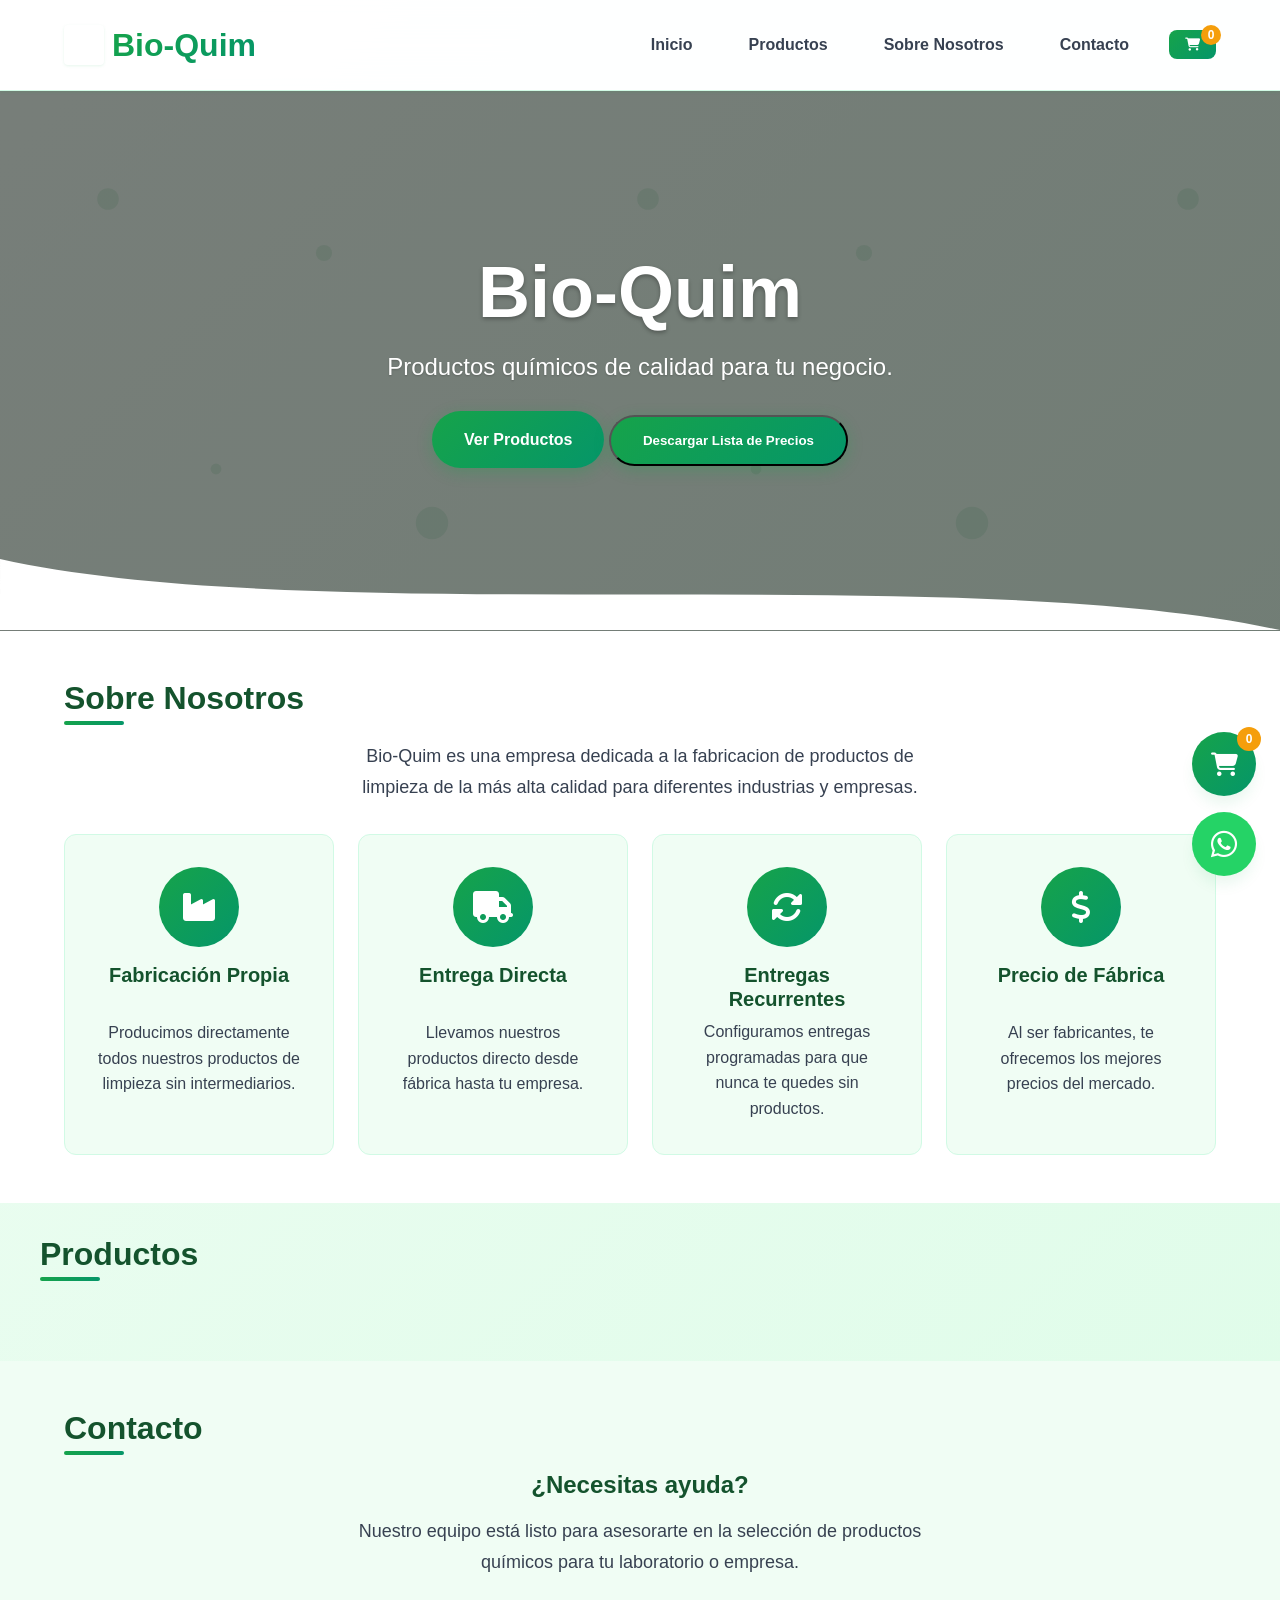
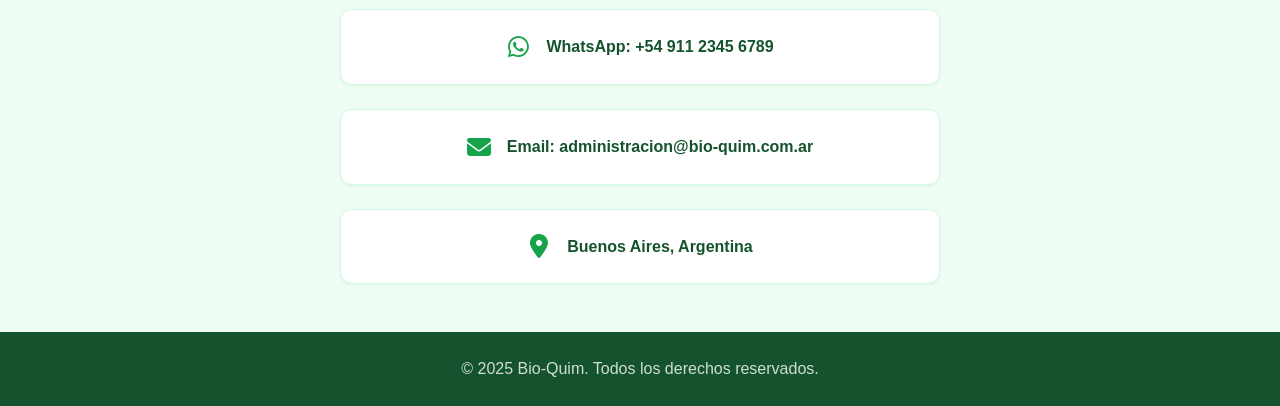
==== commit 03b07fda: "cambios de verison y agregnado lista de precios" ====
--- a/index.html
+++ b/index.html
@@ -74,6 +74,7 @@
       <h1 class="hero-title">Bio-Quim</h1>
       <p class="hero-desc">Productos químicos de calidad para tu negocio.</p>
       <a href="#productos" class="hero-btn">Ver Productos</a>
+      <button id="download-pdf" class="hero-btn">Descargar Lista de Precios</button>
     </div>
     <div class="hero-wave">
       <svg viewBox="0 0 1440 80" xmlns="http://www.w3.org/2000/svg">
@@ -280,6 +281,8 @@
     </article>
   </div>
 
+  <script src="https://cdnjs.cloudflare.com/ajax/libs/jspdf/2.5.1/jspdf.umd.min.js"></script>
+  <script src="https://cdnjs.cloudflare.com/ajax/libs/jspdf-autotable/3.5.25/jspdf.plugin.autotable.min.js"></script>
   <script src="static/script.js"></script>
   <script>
     const hero = document.querySelector('.hero');
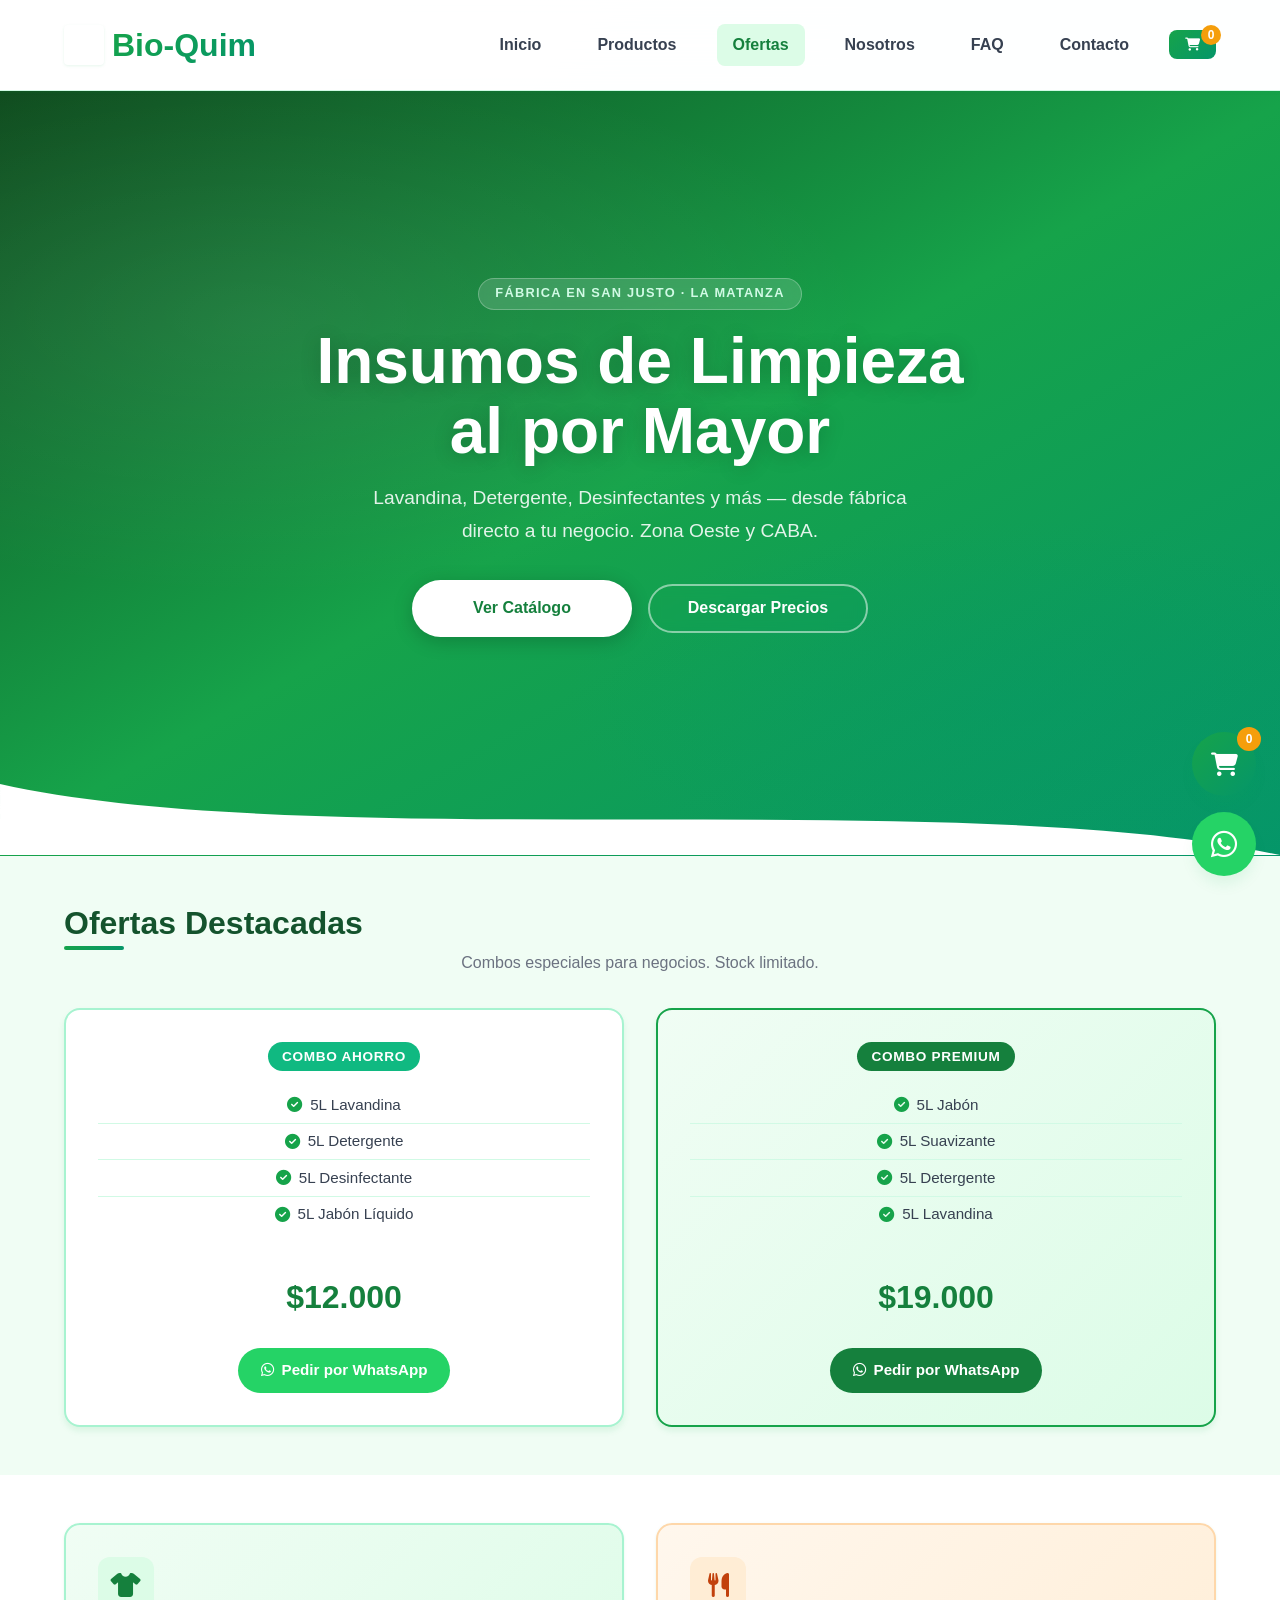
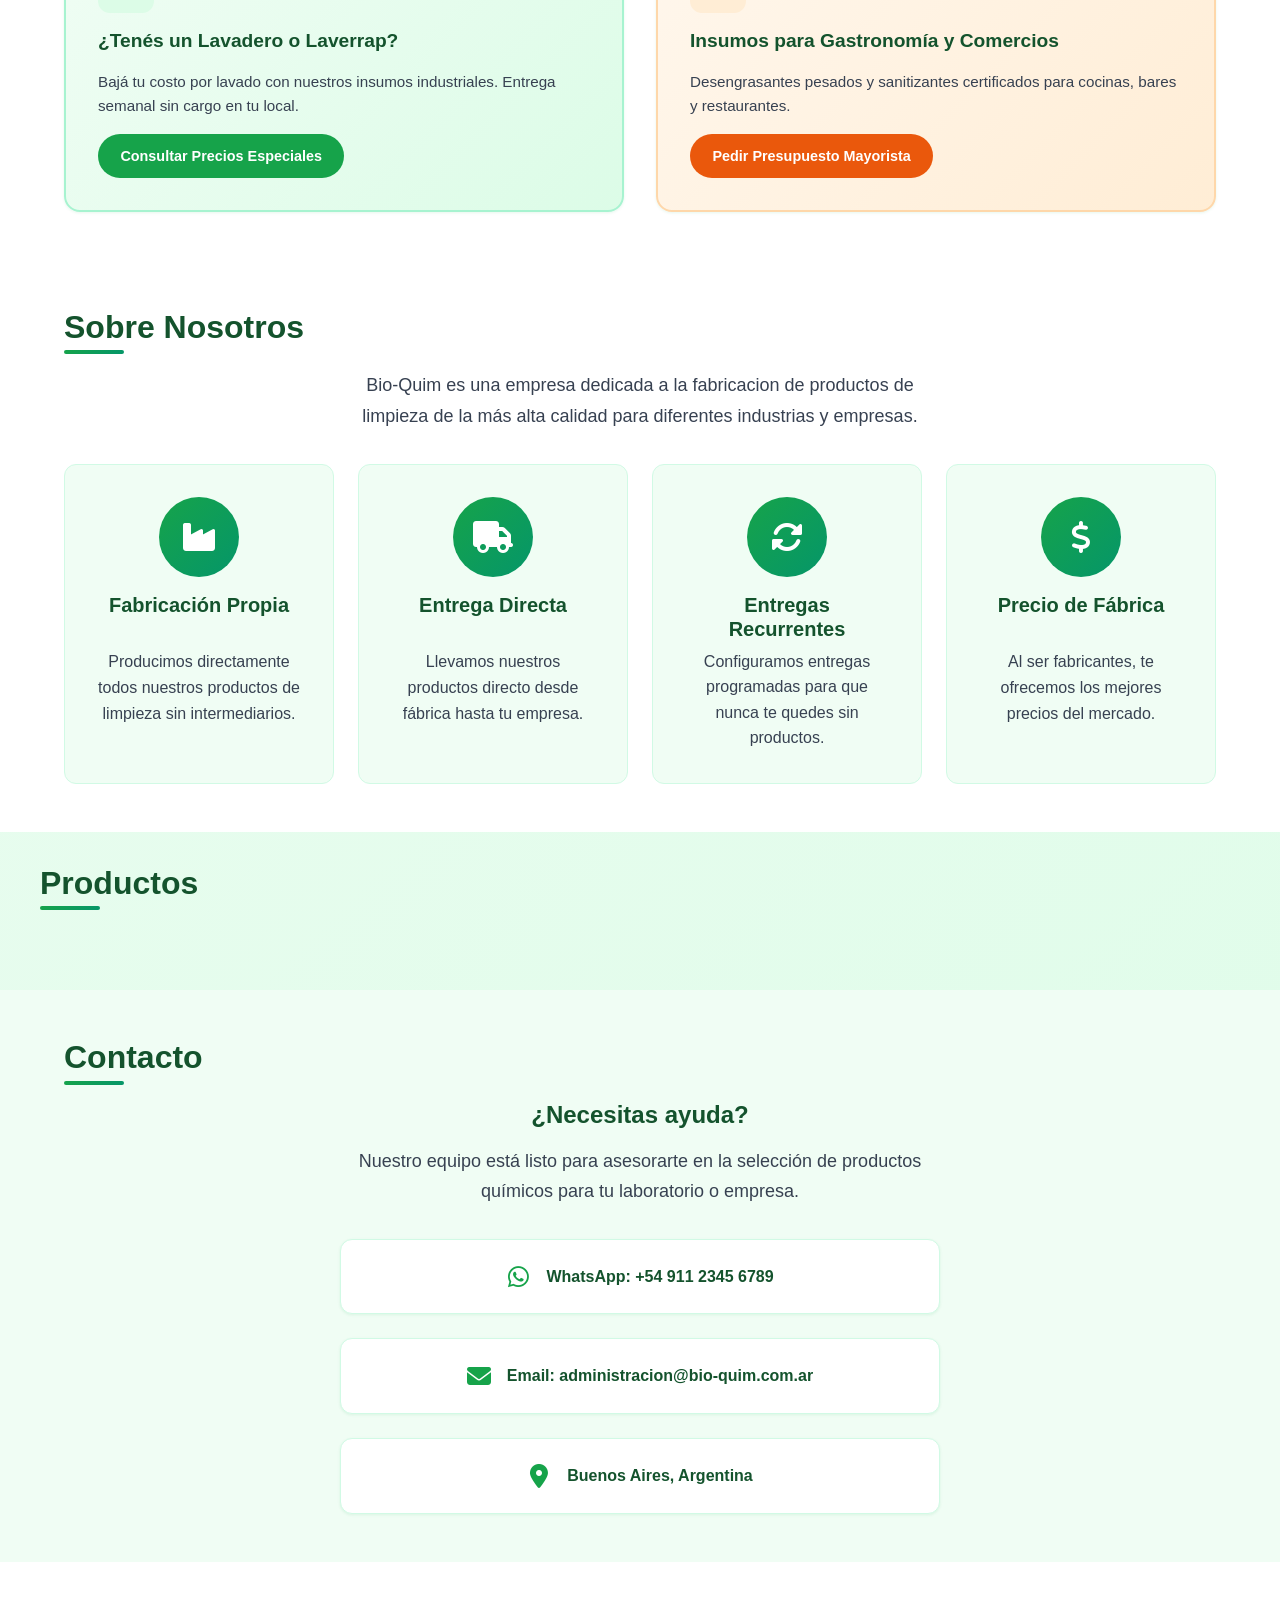
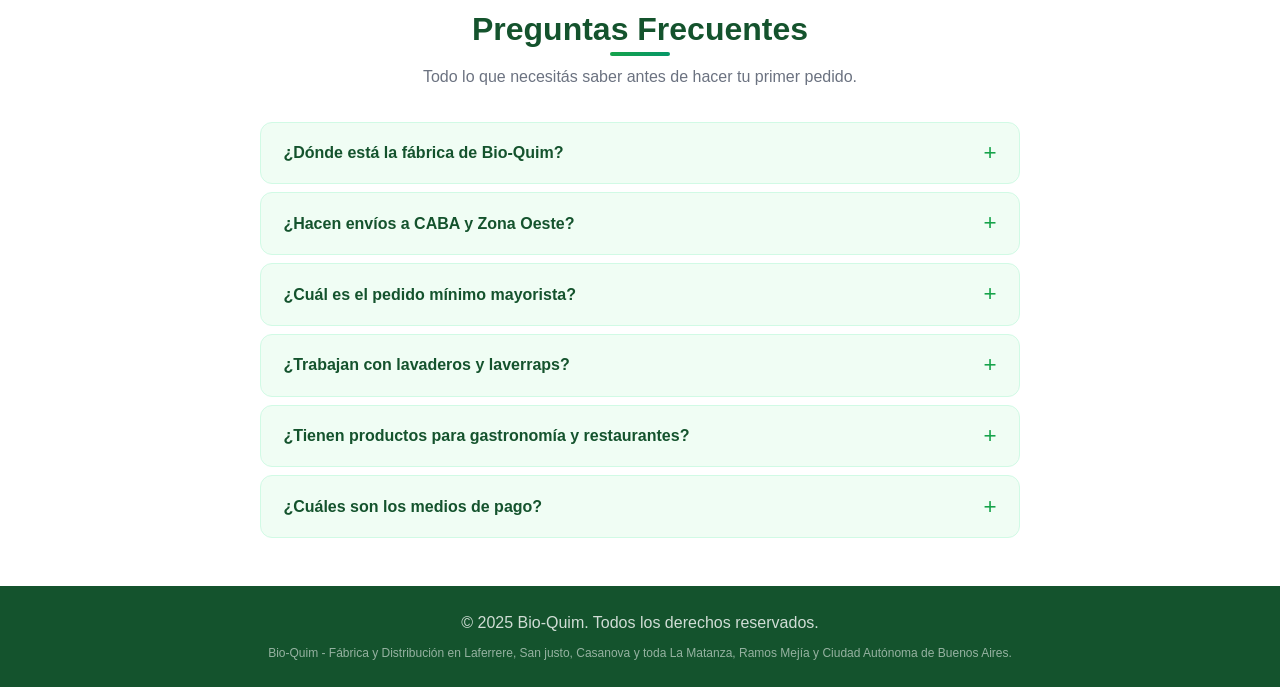
==== commit 655faad8: "cambiso de versionado" ====
--- a/index.html
+++ b/index.html
@@ -4,34 +4,138 @@
   <link rel="icon" href="images/favicon.ico" type="image/x-icon">
   <meta charset="UTF-8">
   <meta name="viewport" content="width=device-width, initial-scale=1.0">
-  <title>Catálogo de Productos</title>
+  <title>Bio-Quim | Insumos de Limpieza por Mayor en Zona Oeste y CABA</title>
+  <meta name="description" content="Fábrica directa de productos de limpieza industrial. Especialistas en Lavaderos (Laverraps) y Gastronomía. Envíos programados en La Matanza, Zona Oeste y CABA. Calidad profesional al mejor precio.">
+  <link rel="canonical" href="https://www.bio-quim.com.ar/">
+
+  <!-- Open Graph -->
+  <meta property="og:type"        content="website">
+  <meta property="og:url"         content="https://www.bio-quim.com.ar/">
+  <meta property="og:title"       content="Bio-Quim | Insumos de Limpieza por Mayor en Zona Oeste y CABA">
+  <meta property="og:description" content="Fábrica directa de productos de limpieza industrial. Especialistas en Lavaderos y Gastronomía. Envíos en La Matanza, Zona Oeste y CABA.">
+  <meta property="og:image"       content="https://www.bio-quim.com.ar/images/og-bio-quim.jpg">
+  <meta property="og:locale"      content="es_AR">
+  <!-- Twitter Card -->
+  <meta name="twitter:card"        content="summary_large_image">
+  <meta name="twitter:title"       content="Bio-Quim | Insumos de Limpieza por Mayor">
+  <meta name="twitter:description" content="Fábrica de productos de limpieza en Laferrere, San justo, Casanova y toda  La Matanza. Envíos a CABA y Zona Oeste.">
+  <!-- Robots y descubrimiento -->
+  <meta name="robots" content="index, follow">
+  <meta name="geo.region"   content="AR-B">
+  <meta name="geo.placename" content="Laferrere, San justo, Casanova y toda  La Matanza, Buenos Aires, Argentina">
+  <link rel="sitemap" type="application/xml" href="/sitemap.xml">
+  <!-- llms.txt: resumen estructurado para modelos de lenguaje (GEO) -->
+  <link rel="llms-txt" href="/llms.txt">
+
+  <!-- JSON-LD: LocalBusiness + FAQPage (GEO para LLMs) -->
+  <script type="application/ld+json">
+  {
+    "@context": "https://schema.org",
+    "@graph": [
+      {
+        "@type": ["Organization", "LocalBusiness"],
+        "@id": "https://www.bio-quim.com.ar/#negocio",
+        "name": "Bio-Quim",
+        "description": "Fábrica y distribuidora de insumos de limpieza industrial con sede en Laferrere, San justo, Casanova y toda  La Matanza. Especialistas en productos para lavaderos, laverraps, gastronomía y comercios. Envíos programados a Zona Oeste y CABA.",
+        "url": "https://www.bio-quim.com.ar",
+        "telephone": "+54-9-11-2345-6789",
+        "email": "administracion@bio-quim.com.ar",
+        "address": {
+          "@type": "PostalAddress",
+          "streetAddress": "San Justo",
+          "addressLocality": "La Matanza",
+          "addressRegion": "Buenos Aires",
+          "addressCountry": "AR"
+        },
+        "geo": {
+          "@type": "GeoCoordinates",
+          "latitude": -34.6831,
+          "longitude": -58.5606
+        },
+        "areaServed": [
+          {"@type": "City", "name": "San Justo"},
+          {"@type": "City", "name": "La Matanza"},
+          {"@type": "City", "name": "Ramos Mejía"},
+          {"@type": "City", "name": "Ciudad Autónoma de Buenos Aires"}
+        ],
+        "hasOfferCatalog": {
+          "@type": "OfferCatalog",
+          "name": "Catálogo de insumos de limpieza industrial",
+          "itemListElement": [
+            {"@type": "Offer", "itemOffered": {"@type": "Product", "name": "Lavandina industrial a granel"}},
+            {"@type": "Offer", "itemOffered": {"@type": "Product", "name": "Detergente industrial"}},
+            {"@type": "Offer", "itemOffered": {"@type": "Product", "name": "Desinfectante concentrado"}},
+            {"@type": "Offer", "itemOffered": {"@type": "Product", "name": "Jabón líquido industrial"}},
+            {"@type": "Offer", "itemOffered": {"@type": "Product", "name": "Desengrasante pesado para gastronomía"}},
+            {"@type": "Offer", "itemOffered": {"@type": "Product", "name": "Suavizante concentrado para lavaderos"}}
+          ]
+        },
+        "openingHours": "Mo-Fr 08:00-17:00",
+        "priceRange": "$$",
+        "sameAs": []
+      },
+      {
+        "@type": "FAQPage",
+        "mainEntity": [
+          {
+            "@type": "Question",
+            "name": "¿Dónde está la fábrica de Bio-Quim?",
+            "acceptedAnswer": {
+              "@type": "Answer",
+              "text": "Bio-Quim tiene su fábrica y depósito en Laferrere, San justo, Casanova y toda  partido de La Matanza, provincia de Buenos Aires. Distribuimos en toda la Zona Oeste y Ciudad Autónoma de Buenos Aires."
+            }
+          },
+          {
+            "@type": "Question",
+            "name": "¿Hacen envíos a CABA y Zona Oeste?",
+            "acceptedAnswer": {
+              "@type": "Answer",
+              "text": "Sí. Realizamos envíos programados a La Matanza, Ramos Mejía, Zona Oeste y Ciudad Autónoma de Buenos Aires. Para negocios con pedido regular, coordinamos días fijos de entrega sin cargo."
+            }
+          },
+          {
+            "@type": "Question",
+            "name": "¿Cuál es el pedido mínimo mayorista?",
+            "acceptedAnswer": {
+              "@type": "Answer",
+              "text": "El mínimo para precio mayorista es de 20 litros por producto. Podés combinar productos para alcanzar el mínimo. Consultanos por WhatsApp para recibir nuestra lista de precios actualizada."
+            }
+          },
+          {
+            "@type": "Question",
+            "name": "¿Trabajan con lavaderos y laverraps?",
+            "acceptedAnswer": {
+              "@type": "Answer",
+              "text": "Sí, somos proveedores especializados para lavaderos y laverraps. Ofrecemos lavandina, detergente, suavizante y jabón líquido en bidones de 5 a 20 litros con entrega semanal programada directamente en tu local."
+            }
+          },
+          {
+            "@type": "Question",
+            "name": "¿Tienen productos de limpieza para gastronomía y restaurantes?",
+            "acceptedAnswer": {
+              "@type": "Answer",
+              "text": "Sí. Contamos con desengrasantes pesados, sanitizantes y desinfectantes certificados para cocinas industriales, bares y restaurantes. Hacemos presupuestos especiales para el rubro gastronómico."
+            }
+          },
+          {
+            "@type": "Question",
+            "name": "¿Cuáles son los medios de pago?",
+            "acceptedAnswer": {
+              "@type": "Answer",
+              "text": "Aceptamos efectivo, transferencia bancaria y depósito. Para clientes con cuenta corriente, ofrecemos condiciones de pago a 7 y 15 días según el volumen de compra."
+            }
+          }
+        ]
+      }
+    ]
+  }
+  </script>
   <link rel="stylesheet" href="static/styles.css">
   <link rel="preconnect" href="https://fonts.googleapis.com">
   <link rel="preconnect" href="https://fonts.gstatic.com" crossorigin>
   <link href="https://fonts.googleapis.com/css2?family=Poppins:wght@300;400;500;600;700&family=Montserrat:wght@700;800&display=swap" rel="stylesheet">
   <link rel="stylesheet" href="https://cdnjs.cloudflare.com/ajax/libs/font-awesome/6.4.0/css/all.min.css">
-  <script src="https://cdnjs.cloudflare.com/ajax/libs/xlsx/0.18.5/xlsx.full.min.js"></script>
-  <style>
-    .hero {
-      position: relative;
-      height: 60vh;
-      background: url('https://via.placeholder.com/1920x1080') center/cover no-repeat;
-      display: flex;
-      align-items: center;
-      justify-content: center;
-      color: white;
-      text-align: center;
-    }
-    .hero-overlay {
-      position: absolute;
-      inset: 0;
-      background: rgba(0,0,0,0.5);
-    }
-    .hero-content {
-      position: relative;
-      max-width: 600px;
-    }
-  </style>
+  <!-- xlsx.js removido: los datos ahora se cargan desde Google Sheets pubhtml -->
 </head>
 <body>
 
@@ -50,7 +154,9 @@
       <nav class="nav-menu" id="nav-menu">
         <a href="#inicio" class="nav-link">Inicio</a>
         <a href="#productos" class="nav-link">Productos</a>
-        <a href="#sobre-nosotros" class="nav-link">Sobre Nosotros</a>
+        <a href="#promociones" class="nav-link nav-link--highlight">Ofertas</a>
+        <a href="#sobre-nosotros" class="nav-link">Nosotros</a>
+        <a href="#faq" class="nav-link">FAQ</a>
         <a href="#contacto" class="nav-link">Contacto</a>
         <button id="cart-nav-btn" class="cart-nav-btn">
           <i class="fas fa-shopping-cart"></i>
@@ -68,18 +174,93 @@
     </div>
   </header>
 
-  <section class="hero" id="inicio">
+  <section class="hero" id="inicio" itemscope itemtype="https://schema.org/WPHeader">
     <div class="hero-overlay"></div>
     <div class="hero-content container">
-      <h1 class="hero-title">Bio-Quim</h1>
-      <p class="hero-desc">Productos químicos de calidad para tu negocio.</p>
-      <a href="#productos" class="hero-btn">Ver Productos</a>
-      <button id="download-pdf" class="hero-btn">Descargar Lista de Precios</button>
+      <span class="hero-eyebrow">Fábrica en San Justo · La Matanza</span>
+      <h1 class="hero-title" itemprop="name">Insumos de Limpieza<br>al por Mayor</h1>
+      <p class="hero-desc">Lavandina, Detergente, Desinfectantes y más &mdash; desde fábrica directo a tu negocio. Zona Oeste y CABA.</p>
+      <div class="hero-cta-group">
+        <a href="#productos" class="hero-btn hero-btn--primary">Ver Catálogo</a>
+        <button id="download-pdf" class="hero-btn hero-btn--secondary">Descargar Precios</button>
+      </div>
     </div>
     <div class="hero-wave">
       <svg viewBox="0 0 1440 80" xmlns="http://www.w3.org/2000/svg">
         <path fill="var(--bg-white)" d="M0,0 C360,80 1080,0 1440,80 L1440,80 L0,80 Z"/>
       </svg>
+    </div>
+  </section>
+
+
+
+  <!-- Ofertas Destacadas -->
+  <section class="promos-section" id="promociones">
+    <div class="container">
+      <h2 class="section-title">Ofertas Destacadas</h2>
+      <p class="promos-subtitle">Combos especiales para negocios. Stock limitado.</p>
+      <div id="promos-container" class="promos-grid">
+        <!-- Combo Ahorro -->
+        <div class="promo-card">
+          <div class="promo-badge">Combo Ahorro</div>
+          <ul class="promo-items">
+            <li><i class="fas fa-check-circle"></i> 5L Lavandina</li>
+            <li><i class="fas fa-check-circle"></i> 5L Detergente</li>
+            <li><i class="fas fa-check-circle"></i> 5L Desinfectante</li>
+            <li><i class="fas fa-check-circle"></i> 5L Jabón Líquido</li>
+          </ul>
+          <p class="promo-price">$12.000</p>
+          <a class="btn-promo-wa"
+             href="https://wa.me/5491123456789?text=Hola!%20Quiero%20pedir%20el%20Combo%20Ahorro%20de%20la%20web."
+             target="_blank" rel="noopener">
+            <i class="fab fa-whatsapp"></i> Pedir por WhatsApp
+          </a>
+        </div>
+        <!-- Combo Premium -->
+        <div class="promo-card promo-card--premium">
+          <div class="promo-badge promo-badge--premium">Combo Premium</div>
+          <ul class="promo-items">
+            <li><i class="fas fa-check-circle"></i> 5L Jabón</li>
+            <li><i class="fas fa-check-circle"></i> 5L Suavizante</li>
+            <li><i class="fas fa-check-circle"></i> 5L Detergente</li>
+            <li><i class="fas fa-check-circle"></i> 5L Lavandina</li>
+          </ul>
+          <p class="promo-price">$19.000</p>
+          <a class="btn-promo-wa btn-promo-wa--premium"
+             href="https://wa.me/5491123456789?text=Hola!%20Quiero%20pedir%20el%20Combo%20Premium%20de%20la%20web."
+             target="_blank" rel="noopener">
+            <i class="fab fa-whatsapp"></i> Pedir por WhatsApp
+          </a>
+        </div>
+      </div>
+    </div>
+  </section>
+
+  <!-- Cards de Captación B2B -->
+  <section class="b2b-section">
+    <div class="container">
+      <div class="b2b-grid">
+        <div class="b2b-card b2b-card--lavadero">
+          <div class="b2b-icon"><i class="fas fa-tshirt"></i></div>
+          <h3 class="b2b-title">¿Tenés un Lavadero o Laverrap?</h3>
+          <p class="b2b-text">Bajá tu costo por lavado con nuestros insumos industriales. Entrega semanal sin cargo en tu local.</p>
+          <a class="btn-b2b"
+             href="https://wa.me/5491123456789?text=Hola!%20Quiero%20consultar%20precios%20especiales%20para%20lavadero."
+             target="_blank" rel="noopener">
+            Consultar Precios Especiales
+          </a>
+        </div>
+        <div class="b2b-card b2b-card--gastro">
+          <div class="b2b-icon"><i class="fas fa-utensils"></i></div>
+          <h3 class="b2b-title">Insumos para Gastronomía y Comercios</h3>
+          <p class="b2b-text">Desengrasantes pesados y sanitizantes certificados para cocinas, bares y restaurantes.</p>
+          <a class="btn-b2b btn-b2b--gastro"
+             href="https://wa.me/5491123456789?text=Hola!%20Quiero%20pedir%20un%20presupuesto%20mayorista%20para%20gastronomía."
+             target="_blank" rel="noopener">
+            Pedir Presupuesto Mayorista
+          </a>
+        </div>
+      </div>
     </div>
   </section>
 
@@ -228,9 +409,63 @@
     </div>
   </section>
 
+  <!-- FAQ Section (SEO semántico + GEO para LLMs) -->
+  <section class="faq-section" id="faq" itemscope itemtype="https://schema.org/FAQPage">
+    <div class="container">
+      <h2 class="section-title section-title--center">Preguntas Frecuentes</h2>
+      <p class="faq-subtitle">Todo lo que necesitás saber antes de hacer tu primer pedido.</p>
+      <div class="faq-list">
+
+        <details class="faq-item" itemscope itemprop="mainEntity" itemtype="https://schema.org/Question">
+          <summary class="faq-question" itemprop="name">¿Dónde está la fábrica de Bio-Quim?</summary>
+          <div class="faq-answer" itemscope itemprop="acceptedAnswer" itemtype="https://schema.org/Answer">
+            <p itemprop="text">Bio-Quim tiene su fábrica y depósito en <strong>Laferrere, San justo, Casanova y toda  partido de La Matanza</strong>, Buenos Aires. Distribuimos en toda la Zona Oeste y Ciudad Autónoma de Buenos Aires con rutas de reparto fijas.</p>
+          </div>
+        </details>
+
+        <details class="faq-item" itemscope itemprop="mainEntity" itemtype="https://schema.org/Question">
+          <summary class="faq-question" itemprop="name">¿Hacen envíos a CABA y Zona Oeste?</summary>
+          <div class="faq-answer" itemscope itemprop="acceptedAnswer" itemtype="https://schema.org/Answer">
+            <p itemprop="text">Sí. Realizamos envíos programados a <strong>La Matanza, Ramos Mejía, Zona Oeste y CABA</strong>. Para negocios con pedido regular coordinamos días fijos de entrega sin cargo adicional.</p>
+          </div>
+        </details>
+
+        <details class="faq-item" itemscope itemprop="mainEntity" itemtype="https://schema.org/Question">
+          <summary class="faq-question" itemprop="name">¿Cuál es el pedido mínimo mayorista?</summary>
+          <div class="faq-answer" itemscope itemprop="acceptedAnswer" itemtype="https://schema.org/Answer">
+            <p itemprop="text">El mínimo para precio mayorista es de <strong>20 litros por producto</strong>. Podés combinar distintos productos para alcanzar el mínimo. Consultanos por WhatsApp para recibir la lista de precios actualizada.</p>
+          </div>
+        </details>
+
+        <details class="faq-item" itemscope itemprop="mainEntity" itemtype="https://schema.org/Question">
+          <summary class="faq-question" itemprop="name">¿Trabajan con lavaderos y laverraps?</summary>
+          <div class="faq-answer" itemscope itemprop="acceptedAnswer" itemtype="https://schema.org/Answer">
+            <p itemprop="text">Sí, somos proveedores especializados para <strong>lavaderos y laverraps</strong>. Ofrecemos lavandina, detergente, suavizante y jabón líquido en bidones de 5 a 20 litros con entrega semanal directamente en tu local.</p>
+          </div>
+        </details>
+
+        <details class="faq-item" itemscope itemprop="mainEntity" itemtype="https://schema.org/Question">
+          <summary class="faq-question" itemprop="name">¿Tienen productos para gastronomía y restaurantes?</summary>
+          <div class="faq-answer" itemscope itemprop="acceptedAnswer" itemtype="https://schema.org/Answer">
+            <p itemprop="text">Sí. Contamos con <strong>desengrasantes pesados, sanitizantes y desinfectantes</strong> certificados para cocinas industriales, bares y restaurantes. Hacemos presupuestos especiales para el rubro gastronómico.</p>
+          </div>
+        </details>
+
+        <details class="faq-item" itemscope itemprop="mainEntity" itemtype="https://schema.org/Question">
+          <summary class="faq-question" itemprop="name">¿Cuáles son los medios de pago?</summary>
+          <div class="faq-answer" itemscope itemprop="acceptedAnswer" itemtype="https://schema.org/Answer">
+            <p itemprop="text">Aceptamos <strong>efectivo, transferencia bancaria y depósito</strong>. Para clientes con cuenta corriente ofrecemos condiciones de pago a 7 y 15 días según el volumen de compra.</p>
+          </div>
+        </details>
+
+      </div>
+    </div>
+  </section>
+
   <footer class="footer">
     <div class="container">
       <p>&copy; 2025 Bio-Quim. Todos los derechos reservados.</p>
+      <p class="footer-seo">Bio-Quim - Fábrica y Distribución en Laferrere, San justo, Casanova y toda  La Matanza, Ramos Mejía y Ciudad Autónoma de Buenos Aires.</p>
     </div>
   </footer>
 
--- a/static/styles.css
+++ b/static/styles.css
@@ -1338,77 +1338,137 @@
   }
 }
 
-/* Hero Section */
+/* Hero Section — mobile-first */
 .hero {
   position: relative;
-  height: calc(100vh - 60px);
-  background: linear-gradient(135deg, var(--bg-light) 0%, var(--bg-white) 100%);
+  min-height: 75vh;
+  background: linear-gradient(150deg, #0f4c1e 0%, #16a34a 50%, #059669 100%);
   display: flex;
   align-items: center;
   justify-content: center;
   text-align: center;
   overflow: hidden;
+  padding: 5rem var(--spacing-md) 6rem;
 }
 
 .hero::before {
   content: '';
   position: absolute;
-  top: 0;
-  left: 0;
-  right: 0;
-  bottom: 0;
-  background: url('data:image/svg+xml,<svg xmlns="http://www.w3.org/2000/svg" viewBox="0 0 100 100"><circle cx="20" cy="20" r="2" fill="%2316a34a" opacity="0.1"/><circle cx="80" cy="80" r="3" fill="%2316a34a" opacity="0.1"/><circle cx="60" cy="30" r="1.5" fill="%2316a34a" opacity="0.1"/><circle cx="40" cy="70" r="1" fill="%2316a34a" opacity="0.1"/></svg>');
+  inset: 0;
+  background:
+    radial-gradient(ellipse 80% 60% at 20% 30%, rgba(255,255,255,0.07) 0%, transparent 60%),
+    radial-gradient(ellipse 60% 40% at 80% 80%, rgba(5,150,105,0.3) 0%, transparent 60%);
   pointer-events: none;
 }
 
 .hero-overlay {
-  position: absolute;
-  inset: 0;
-  background: rgba(255, 255, 255, 0.1);
+  display: none; /* replaced by ::before gradient */
 }
 
 .hero-content {
   position: relative;
-  max-width: 700px;
-  padding: 0 var(--spacing-md);
+  max-width: 720px;
+  padding: 0;
   z-index: 1;
 }
 
+.hero-eyebrow {
+  display: inline-block;
+  background: rgba(255,255,255,0.15);
+  backdrop-filter: blur(8px);
+  border: 1px solid rgba(255,255,255,0.25);
+  color: #d1fae5;
+  font-size: 0.8rem;
+  font-weight: 600;
+  letter-spacing: 0.1em;
+  text-transform: uppercase;
+  padding: 0.3rem 1rem;
+  border-radius: var(--radius-full);
+  margin-bottom: var(--spacing-md);
+}
+
 .hero-title {
-  font-size: clamp(2.5rem, 6vw, 4.5rem);
+  font-size: clamp(2.2rem, 8vw, 4rem);
   font-weight: 900;
-  color: white;
-  text-shadow: 0 2px 4px rgba(0, 0, 0, 0.3);
+  color: #ffffff;
   margin-bottom: var(--spacing-md);
   line-height: 1.1;
+  font-family: 'Montserrat', sans-serif;
+  text-shadow: 0 2px 20px rgba(0,0,0,0.2);
 }
 
 .hero-desc {
-  margin-top: var(--spacing-sm);
-  font-size: clamp(1.125rem, 3vw, 1.5rem);
-  color: white;
-  line-height: 1.6;
-  text-shadow: 0 1px 2px rgba(0, 0, 0, 0.2);
+  font-size: clamp(1rem, 3vw, 1.2rem);
+  color: rgba(255,255,255,0.88);
+  line-height: 1.7;
+  margin-bottom: var(--spacing-xl);
+  max-width: 540px;
+  margin-left: auto;
+  margin-right: auto;
+}
+
+.hero-cta-group {
+  display: flex;
+  flex-direction: column;
+  gap: var(--spacing-md);
+  align-items: center;
+}
+
+@media (min-width: 480px) {
+  .hero-cta-group {
+    flex-direction: row;
+    justify-content: center;
+  }
 }
 
 .hero-btn {
-  display: inline-block;
-  margin-top: var(--spacing-lg);
-  padding: var(--spacing-md) var(--spacing-xl);
+  display: inline-flex;
+  align-items: center;
+  justify-content: center;
+  padding: 0.85rem 1.8rem;
   border-radius: var(--radius-full);
+  font-weight: 700;
+  font-size: 1rem;
+  transition: all var(--transition-fast);
+  text-decoration: none;
+  width: 100%;
+  max-width: 220px;
+  border: 2px solid transparent;
+  cursor: pointer;
+}
+
+.hero-btn--primary {
+  background: #ffffff;
+  color: var(--primary-dark);
+  box-shadow: 0 4px 20px rgba(0,0,0,0.2);
+}
+
+.hero-btn--primary:hover {
+  background: #f0fdf4;
+  transform: translateY(-3px);
+  box-shadow: 0 8px 28px rgba(0,0,0,0.25);
+  color: var(--primary-dark);
+}
+
+.hero-btn--secondary {
+  background: transparent;
+  color: #ffffff;
+  border-color: rgba(255,255,255,0.5);
+  backdrop-filter: blur(6px);
+}
+
+.hero-btn--secondary:hover {
+  background: rgba(255,255,255,0.12);
+  border-color: #ffffff;
+  transform: translateY(-3px);
+  color: #ffffff;
+}
+
+/* Keep old .hero-btn for backwards compat with dynamic config */
+.hero-btn:not(.hero-btn--primary):not(.hero-btn--secondary) {
   background: linear-gradient(135deg, var(--primary), var(--secondary));
   color: white;
-  font-weight: 700;
-  transition: all var(--transition-fast);
-  box-shadow: 0 4px 15px rgba(22, 163, 74, 0.3);
-  text-decoration: none;
-}
-
-.hero-btn:hover {
-  background: linear-gradient(135deg, var(--primary-dark), var(--secondary));
-  transform: translateY(-3px);
-  box-shadow: 0 6px 20px rgba(22, 163, 74, 0.4);
-  color: white;
+  box-shadow: 0 4px 15px rgba(22,163,74,0.3);
 }
 
 .hero-wave {
@@ -1416,6 +1476,169 @@
   bottom: 0;
   width: 100%;
   line-height: 0;
+}
+
+@media (min-width: 768px) {
+  .hero {
+    min-height: 85vh;
+    padding-top: 6rem;
+    padding-bottom: 8rem;
+  }
+}
+
+/* Nav highlight badge */
+.nav-link--highlight {
+  color: var(--primary-dark) !important;
+  background: var(--primary-light);
+  font-weight: 700;
+}
+
+.nav-link--highlight:hover {
+  background: var(--primary);
+  color: #fff !important;
+}
+
+/* Trust Bar */
+.trust-bar {
+  background: var(--primary-dark);
+  padding: var(--spacing-lg) 0;
+}
+
+.trust-grid {
+  display: grid;
+  grid-template-columns: repeat(2, 1fr);
+  gap: var(--spacing-lg) var(--spacing-md);
+  text-align: center;
+}
+
+@media (min-width: 640px) {
+  .trust-grid {
+    grid-template-columns: repeat(4, 1fr);
+  }
+}
+
+.trust-item {
+  display: flex;
+  flex-direction: column;
+  align-items: center;
+  gap: 0.2rem;
+}
+
+.trust-number {
+  font-family: 'Montserrat', sans-serif;
+  font-size: clamp(1.8rem, 5vw, 2.5rem);
+  font-weight: 900;
+  color: #ffffff;
+  line-height: 1;
+}
+
+.trust-plus {
+  font-size: 0.7em;
+  vertical-align: super;
+  color: #6ee7b7;
+}
+
+.trust-label {
+  font-size: 0.8rem;
+  font-weight: 600;
+  color: #a7f3d0;
+  text-transform: uppercase;
+  letter-spacing: 0.05em;
+}
+
+/* Section title centered variant */
+.section-title--center {
+  display: block;
+  text-align: center;
+}
+
+.section-title--center::after {
+  left: 50%;
+  transform: translateX(-50%);
+}
+
+/* FAQ Section */
+.faq-section {
+  background: var(--bg-white);
+  padding: var(--spacing-xxl) 0;
+}
+
+.faq-subtitle {
+  text-align: center;
+  color: var(--text-light);
+  margin-top: -0.5rem;
+  margin-bottom: var(--spacing-xl);
+  font-size: 1rem;
+}
+
+.faq-list {
+  max-width: 760px;
+  margin: 0 auto;
+  display: flex;
+  flex-direction: column;
+  gap: var(--spacing-sm);
+}
+
+.faq-item {
+  border: 1px solid var(--border-light);
+  border-radius: var(--radius-lg);
+  overflow: hidden;
+  background: var(--bg-light);
+  transition: box-shadow var(--transition-fast);
+}
+
+.faq-item[open] {
+  box-shadow: var(--shadow-md);
+  border-color: var(--primary);
+}
+
+.faq-question {
+  list-style: none;
+  padding: 1.1rem 1.4rem;
+  font-weight: 600;
+  font-size: 1rem;
+  color: var(--text-dark);
+  cursor: pointer;
+  display: flex;
+  justify-content: space-between;
+  align-items: center;
+  gap: 1rem;
+  user-select: none;
+  transition: color var(--transition-fast);
+}
+
+.faq-question::-webkit-details-marker { display: none; }
+.faq-question::marker { display: none; }
+
+.faq-question::after {
+  content: '+';
+  font-size: 1.4rem;
+  font-weight: 300;
+  color: var(--primary);
+  line-height: 1;
+  flex-shrink: 0;
+  transition: transform var(--transition-fast);
+}
+
+.faq-item[open] .faq-question::after {
+  transform: rotate(45deg);
+}
+
+.faq-item[open] .faq-question {
+  color: var(--primary-dark);
+}
+
+.faq-answer {
+  padding: 0 1.4rem 1.2rem;
+  color: var(--text-medium);
+  line-height: 1.7;
+  font-size: 0.97rem;
+  border-top: 1px solid var(--border-light);
+  padding-top: 0.9rem;
+}
+
+.faq-answer strong {
+  color: var(--text-dark);
 }
 
 /* About Us Section */
@@ -1604,6 +1827,234 @@
   opacity: 0.8;
 }
 
+.footer-seo {
+  margin-top: var(--spacing-sm) !important;
+  font-size: 0.75rem;
+  opacity: 0.55 !important;
+}
+
+/* ============================================================
+   SECCIÓN OFERTAS DESTACADAS (PROMOCIONES)
+   ============================================================ */
+.promos-section {
+  background: var(--bg-light);           /* #f0fdf4 */
+  padding: var(--spacing-xxl) 0;
+}
+
+.promos-subtitle {
+  text-align: center;
+  color: var(--text-light);
+  margin-top: -1rem;
+  margin-bottom: var(--spacing-xl);
+  font-size: 1rem;
+}
+
+.promos-grid {
+  display: grid;
+  grid-template-columns: repeat(2, 1fr);
+  gap: var(--spacing-xl);
+}
+
+.promo-card {
+  background: var(--bg-white);
+  border: 2px solid var(--border-medium);
+  border-radius: var(--radius-xl);
+  padding: var(--spacing-xl);
+  display: flex;
+  flex-direction: column;
+  align-items: center;
+  text-align: center;
+  box-shadow: var(--shadow-md);
+  transition: transform var(--transition-normal), box-shadow var(--transition-normal);
+}
+
+.promo-card:hover {
+  transform: translateY(-4px);
+  box-shadow: var(--shadow-lg);
+}
+
+.promo-card--premium {
+  border-color: var(--primary);
+  background: linear-gradient(135deg, #f0fdf4 0%, #dcfce7 100%);
+}
+
+.promo-badge {
+  display: inline-block;
+  background: var(--accent);
+  color: #fff;
+  font-size: 0.85rem;
+  font-weight: 700;
+  letter-spacing: 0.05em;
+  text-transform: uppercase;
+  padding: 0.25rem 0.9rem;
+  border-radius: var(--radius-full);
+  margin-bottom: var(--spacing-md);
+}
+
+.promo-badge--premium {
+  background: var(--primary-dark);
+}
+
+.promo-items {
+  list-style: none;
+  padding: 0;
+  margin: 0 0 var(--spacing-lg);
+  width: 100%;
+}
+
+.promo-items li {
+  display: flex;
+  align-items: center;
+  gap: 0.5rem;
+  justify-content: center;
+  padding: 0.35rem 0;
+  color: var(--text-medium);
+  font-size: 0.95rem;
+  border-bottom: 1px solid var(--border-light);
+}
+
+.promo-items li:last-child {
+  border-bottom: none;
+}
+
+.promo-items li i {
+  color: var(--primary);
+  flex-shrink: 0;
+}
+
+.promo-price {
+  font-size: 2rem;
+  font-weight: 800;
+  color: var(--primary-dark);
+  margin: var(--spacing-md) 0 var(--spacing-lg);
+  font-family: 'Montserrat', sans-serif;
+}
+
+.btn-promo-wa {
+  display: inline-flex;
+  align-items: center;
+  gap: 0.5rem;
+  background: #25d366;
+  color: #fff;
+  font-weight: 700;
+  font-size: 0.95rem;
+  padding: 0.65rem 1.4rem;
+  border-radius: var(--radius-full);
+  text-decoration: none;
+  transition: background var(--transition-fast), transform var(--transition-fast);
+  margin-top: auto;
+}
+
+.btn-promo-wa:hover {
+  background: #1fbd58;
+  transform: scale(1.04);
+}
+
+.btn-promo-wa--premium {
+  background: var(--primary-dark);
+}
+
+.btn-promo-wa--premium:hover {
+  background: var(--primary);
+}
+
+/* ============================================================
+   SECCIÓN CARDS B2B
+   ============================================================ */
+.b2b-section {
+  padding: var(--spacing-xxl) 0;
+  background: var(--bg-white);
+}
+
+.b2b-grid {
+  display: grid;
+  grid-template-columns: repeat(2, 1fr);
+  gap: var(--spacing-xl);
+}
+
+.b2b-card {
+  background: var(--bg-gradient);
+  border: 2px solid var(--border-medium);
+  border-radius: var(--radius-xl);
+  padding: var(--spacing-xl);
+  display: flex;
+  flex-direction: column;
+  align-items: flex-start;
+  gap: var(--spacing-md);
+  box-shadow: var(--shadow-sm);
+  transition: transform var(--transition-normal), box-shadow var(--transition-normal);
+}
+
+.b2b-card:hover {
+  transform: translateY(-3px);
+  box-shadow: var(--shadow-lg);
+}
+
+.b2b-card--gastro {
+  background: linear-gradient(135deg, #fff7ed 0%, #ffedd5 100%);
+  border-color: #fed7aa;
+}
+
+.b2b-icon {
+  width: 56px;
+  height: 56px;
+  border-radius: var(--radius-lg);
+  background: var(--primary-light);
+  display: flex;
+  align-items: center;
+  justify-content: center;
+  font-size: 1.5rem;
+  color: var(--primary-dark);
+}
+
+.b2b-card--gastro .b2b-icon {
+  background: #ffedd5;
+  color: #c2410c;
+}
+
+.b2b-title {
+  font-size: 1.2rem;
+  font-weight: 700;
+  color: var(--text-dark);
+  line-height: 1.3;
+}
+
+.b2b-text {
+  color: var(--text-medium);
+  font-size: 0.95rem;
+  line-height: 1.6;
+  flex: 1;
+}
+
+.btn-b2b {
+  display: inline-flex;
+  align-items: center;
+  gap: 0.5rem;
+  background: var(--primary);
+  color: #fff;
+  font-weight: 700;
+  font-size: 0.9rem;
+  padding: 0.65rem 1.4rem;
+  border-radius: var(--radius-full);
+  text-decoration: none;
+  transition: background var(--transition-fast), transform var(--transition-fast);
+  margin-top: auto;
+  white-space: nowrap;
+}
+
+.btn-b2b:hover {
+  background: var(--primary-dark);
+  transform: scale(1.03);
+}
+
+.btn-b2b--gastro {
+  background: #ea580c;
+}
+
+.btn-b2b--gastro:hover {
+  background: #c2410c;
+}
+
 /* Responsive improvements */
 @media (max-width: 768px) {
   .logo-icon {
@@ -1628,6 +2079,15 @@
   .main-content {
     padding: var(--spacing-lg) 0;
   }
+
+  .promos-grid,
+  .b2b-grid {
+    grid-template-columns: 1fr;
+  }
+
+  .promo-price {
+    font-size: 1.5rem;
+  }
 }
 
 @media (max-width: 480px) {
@@ -1641,4 +2101,9 @@
     height: 56px;
     font-size: 1.25rem;
   }
-}
+
+  .btn-b2b {
+    white-space: normal;
+    text-align: center;
+  }
+}
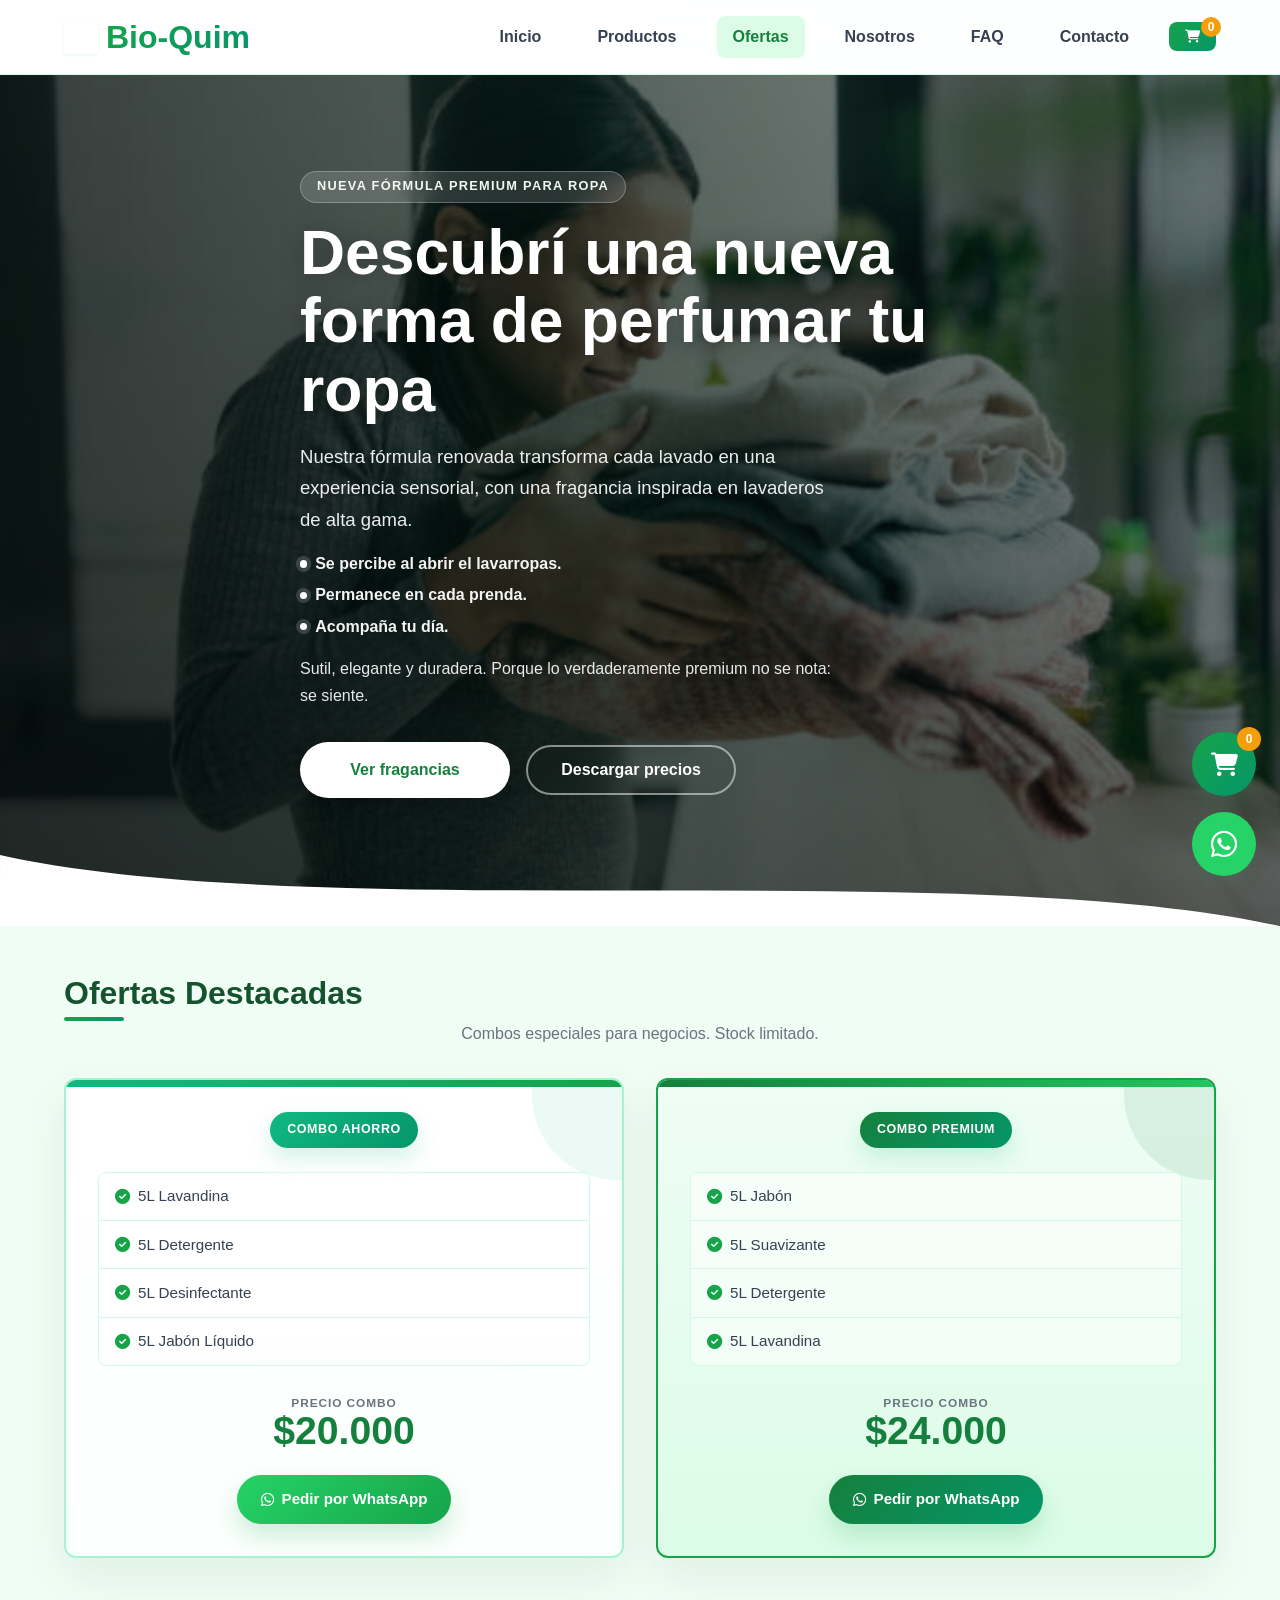
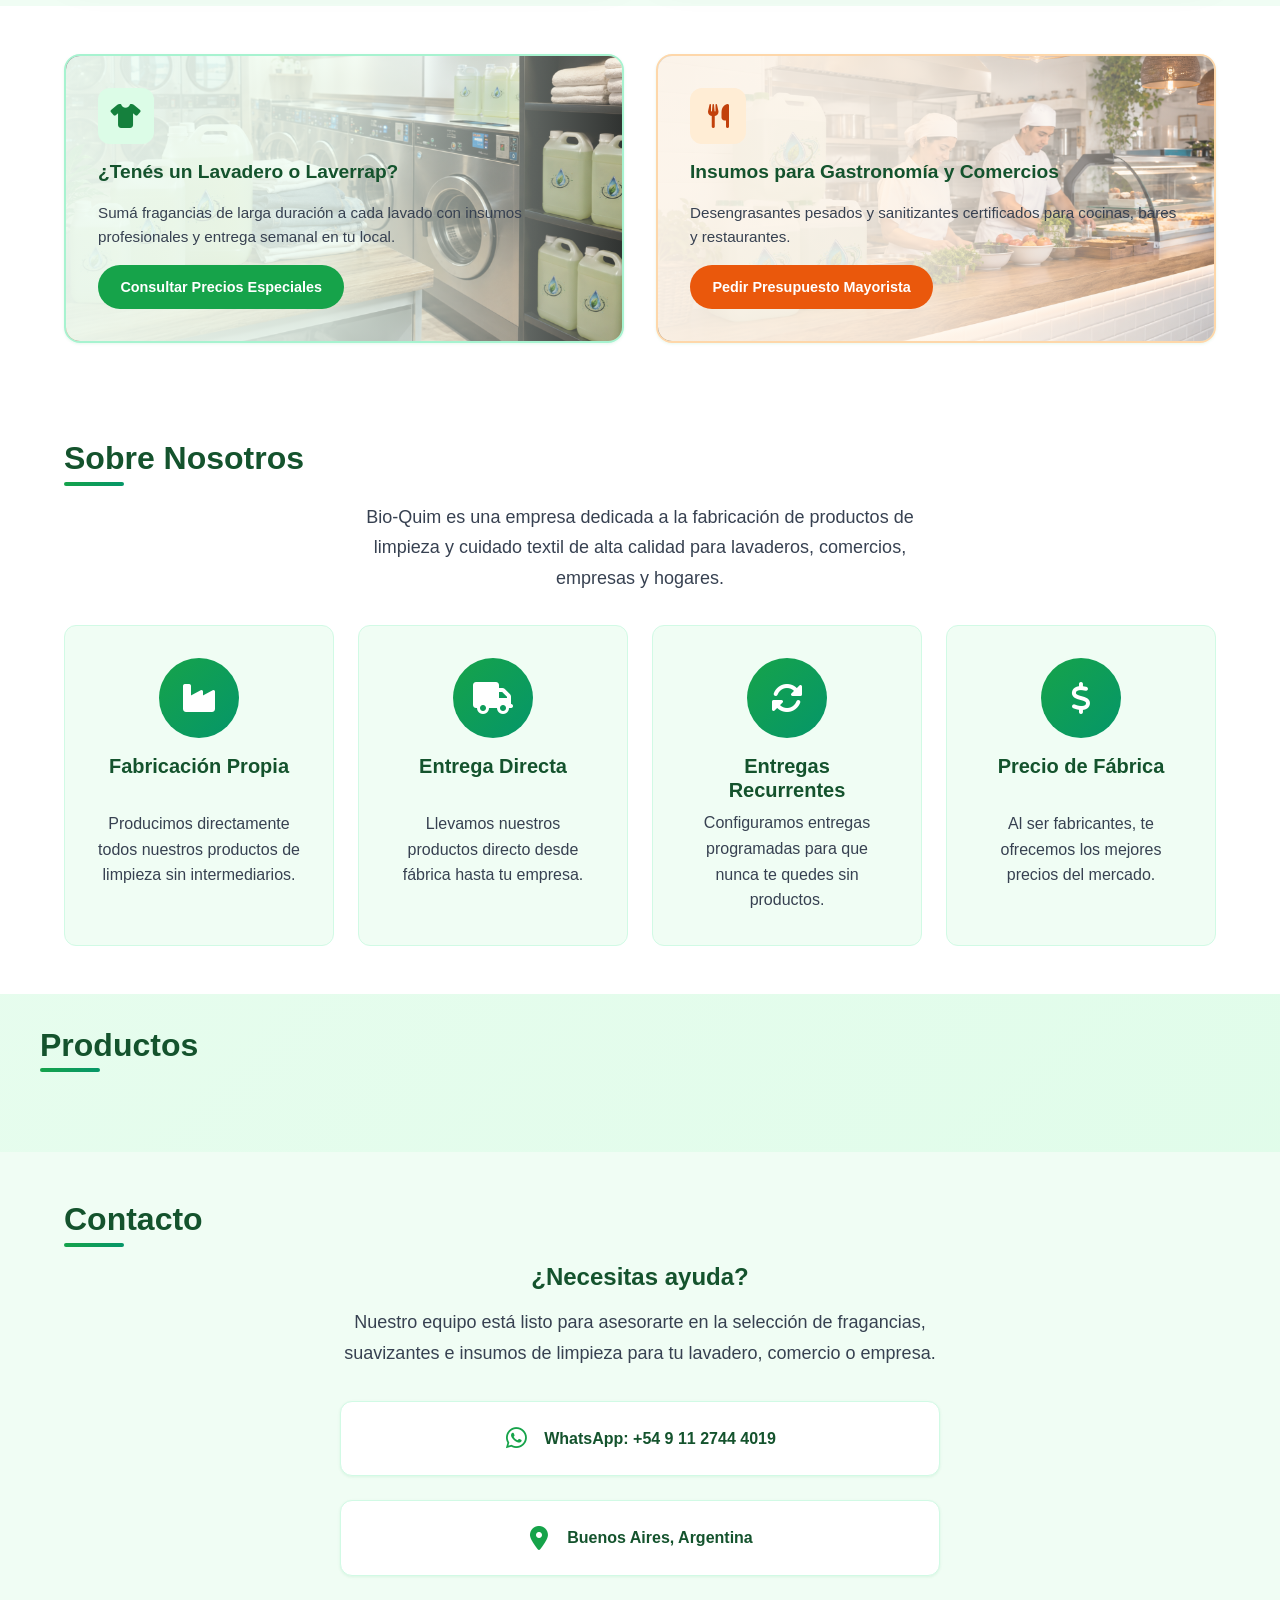
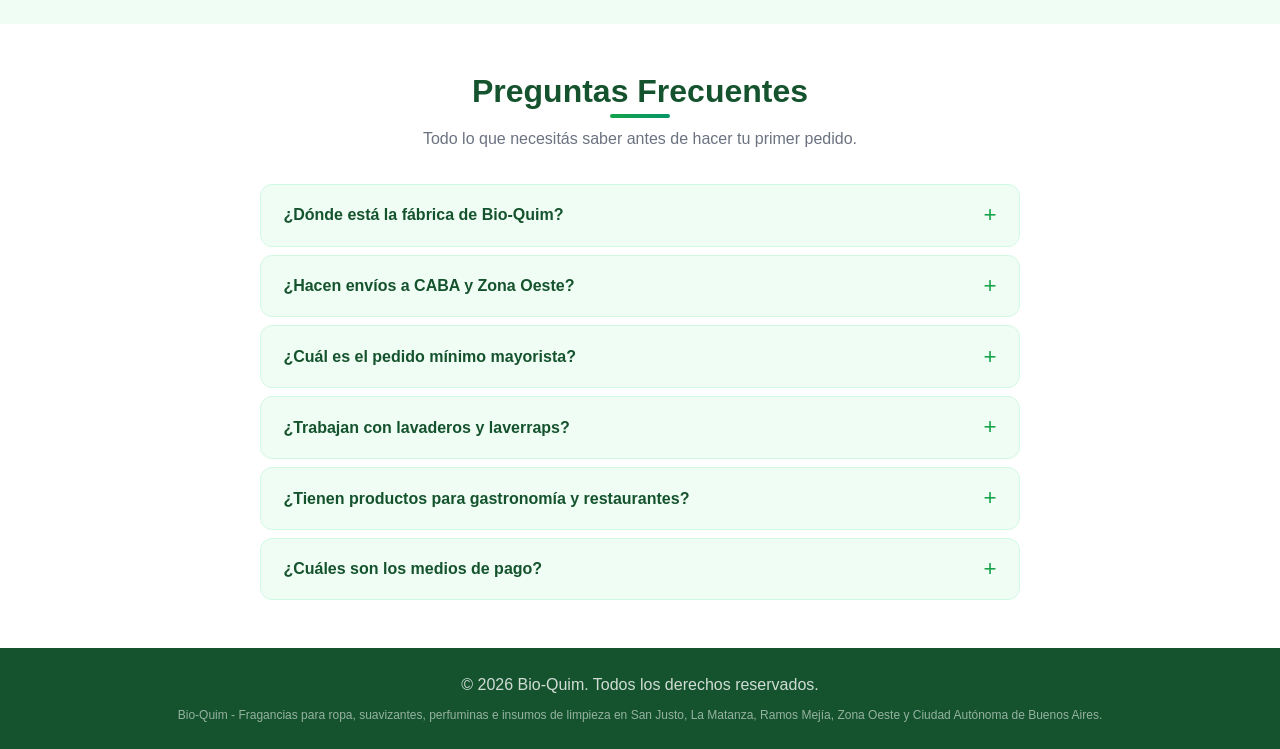
==== commit 13967772: "Add new images: cocina.png and laverrap.png" ====
--- a/index.html
+++ b/index.html
@@ -1,28 +1,28 @@
 <!DOCTYPE html>
 <html lang="es">
 <head>
-  <link rel="icon" href="images/favicon.ico" type="image/x-icon">
+  <link rel="icon" href="images/logo.png" type="image/png">
   <meta charset="UTF-8">
   <meta name="viewport" content="width=device-width, initial-scale=1.0">
-  <title>Bio-Quim | Insumos de Limpieza por Mayor en Zona Oeste y CABA</title>
-  <meta name="description" content="Fábrica directa de productos de limpieza industrial. Especialistas en Lavaderos (Laverraps) y Gastronomía. Envíos programados en La Matanza, Zona Oeste y CABA. Calidad profesional al mejor precio.">
-  <link rel="canonical" href="https://www.bio-quim.com.ar/">
+  <title>Bio-Quim | Perfume para Ropa e Insumos de Limpieza por Mayor</title>
+  <meta name="description" content="Descubrí la fórmula renovada de Bio-Quim para perfumar tu ropa. Suavizantes, perfuminas e insumos de limpieza profesional para lavaderos, comercios y hogares en La Matanza, Zona Oeste y CABA.">
+  <link rel="canonical" href="https://bio-quim.com.ar/">
 
   <!-- Open Graph -->
   <meta property="og:type"        content="website">
-  <meta property="og:url"         content="https://www.bio-quim.com.ar/">
-  <meta property="og:title"       content="Bio-Quim | Insumos de Limpieza por Mayor en Zona Oeste y CABA">
-  <meta property="og:description" content="Fábrica directa de productos de limpieza industrial. Especialistas en Lavaderos y Gastronomía. Envíos en La Matanza, Zona Oeste y CABA.">
-  <meta property="og:image"       content="https://www.bio-quim.com.ar/images/og-bio-quim.jpg">
+  <meta property="og:url"         content="https://bio-quim.com.ar/">
+  <meta property="og:title"       content="Bio-Quim | Perfume para Ropa e Insumos de Limpieza por Mayor">
+  <meta property="og:description" content="Una nueva forma de perfumar tu ropa: fragancia sutil, elegante y duradera, con venta mayorista para lavaderos, comercios y empresas.">
+  <meta property="og:image"       content="https://bio-quim.com.ar/hero.jpeg">
   <meta property="og:locale"      content="es_AR">
   <!-- Twitter Card -->
   <meta name="twitter:card"        content="summary_large_image">
-  <meta name="twitter:title"       content="Bio-Quim | Insumos de Limpieza por Mayor">
-  <meta name="twitter:description" content="Fábrica de productos de limpieza en Laferrere, San justo, Casanova y toda  La Matanza. Envíos a CABA y Zona Oeste.">
+  <meta name="twitter:title"       content="Bio-Quim | Perfume para Ropa e Insumos de Limpieza por Mayor">
+  <meta name="twitter:description" content="Fragancias para ropa, suavizantes, perfuminas e insumos de limpieza profesional. Envíos a La Matanza, Zona Oeste y CABA.">
   <!-- Robots y descubrimiento -->
   <meta name="robots" content="index, follow">
   <meta name="geo.region"   content="AR-B">
-  <meta name="geo.placename" content="Laferrere, San justo, Casanova y toda  La Matanza, Buenos Aires, Argentina">
+  <meta name="geo.placename" content="San Justo, La Matanza, Buenos Aires, Argentina">
   <link rel="sitemap" type="application/xml" href="/sitemap.xml">
   <!-- llms.txt: resumen estructurado para modelos de lenguaje (GEO) -->
   <link rel="llms-txt" href="/llms.txt">
@@ -34,10 +34,10 @@
     "@graph": [
       {
         "@type": ["Organization", "LocalBusiness"],
-        "@id": "https://www.bio-quim.com.ar/#negocio",
+        "@id": "https://bio-quim.com.ar/#negocio",
         "name": "Bio-Quim",
-        "description": "Fábrica y distribuidora de insumos de limpieza industrial con sede en Laferrere, San justo, Casanova y toda  La Matanza. Especialistas en productos para lavaderos, laverraps, gastronomía y comercios. Envíos programados a Zona Oeste y CABA.",
-        "url": "https://www.bio-quim.com.ar",
+        "description": "Fábrica y distribuidora de insumos de limpieza profesional con sede en San Justo, La Matanza. Especialistas en suavizantes, perfuminas, fragancias para ropa y productos para lavaderos, laverraps, gastronomía y comercios. Envíos programados a Zona Oeste y CABA.",
+        "url": "https://bio-quim.com.ar",
         "telephone": "+54-9-11-2345-6789",
         "email": "administracion@bio-quim.com.ar",
         "address": {
@@ -66,6 +66,8 @@
             {"@type": "Offer", "itemOffered": {"@type": "Product", "name": "Detergente industrial"}},
             {"@type": "Offer", "itemOffered": {"@type": "Product", "name": "Desinfectante concentrado"}},
             {"@type": "Offer", "itemOffered": {"@type": "Product", "name": "Jabón líquido industrial"}},
+            {"@type": "Offer", "itemOffered": {"@type": "Product", "name": "Perfumina textil premium"}},
+            {"@type": "Offer", "itemOffered": {"@type": "Product", "name": "Fragancia para ropa de larga duración"}},
             {"@type": "Offer", "itemOffered": {"@type": "Product", "name": "Desengrasante pesado para gastronomía"}},
             {"@type": "Offer", "itemOffered": {"@type": "Product", "name": "Suavizante concentrado para lavaderos"}}
           ]
@@ -82,7 +84,7 @@
             "name": "¿Dónde está la fábrica de Bio-Quim?",
             "acceptedAnswer": {
               "@type": "Answer",
-              "text": "Bio-Quim tiene su fábrica y depósito en Laferrere, San justo, Casanova y toda  partido de La Matanza, provincia de Buenos Aires. Distribuimos en toda la Zona Oeste y Ciudad Autónoma de Buenos Aires."
+              "text": "Bio-Quim tiene su fábrica y depósito en San Justo, partido de La Matanza, provincia de Buenos Aires. Distribuimos en toda la Zona Oeste y Ciudad Autónoma de Buenos Aires."
             }
           },
           {
@@ -177,12 +179,18 @@
   <section class="hero" id="inicio" itemscope itemtype="https://schema.org/WPHeader">
     <div class="hero-overlay"></div>
     <div class="hero-content container">
-      <span class="hero-eyebrow">Fábrica en San Justo · La Matanza</span>
-      <h1 class="hero-title" itemprop="name">Insumos de Limpieza<br>al por Mayor</h1>
-      <p class="hero-desc">Lavandina, Detergente, Desinfectantes y más &mdash; desde fábrica directo a tu negocio. Zona Oeste y CABA.</p>
+      <span class="hero-eyebrow">Nueva fórmula premium para ropa</span>
+      <h1 class="hero-title" itemprop="name">Descubrí una nueva forma de perfumar tu ropa</h1>
+      <p class="hero-desc">Nuestra fórmula renovada transforma cada lavado en una experiencia sensorial, con una fragancia inspirada en lavaderos de alta gama.</p>
+      <ul class="hero-scent-notes" aria-label="Beneficios principales">
+        <li>Se percibe al abrir el lavarropas.</li>
+        <li>Permanece en cada prenda.</li>
+        <li>Acompaña tu día.</li>
+      </ul>
+      <p class="hero-signoff">Sutil, elegante y duradera. Porque lo verdaderamente premium no se nota: se siente.</p>
       <div class="hero-cta-group">
-        <a href="#productos" class="hero-btn hero-btn--primary">Ver Catálogo</a>
-        <button id="download-pdf" class="hero-btn hero-btn--secondary">Descargar Precios</button>
+        <a href="#productos" class="hero-btn hero-btn--primary">Ver fragancias</a>
+        <button id="download-pdf" class="hero-btn hero-btn--secondary">Descargar precios</button>
       </div>
     </div>
     <div class="hero-wave">
@@ -209,7 +217,7 @@
             <li><i class="fas fa-check-circle"></i> 5L Desinfectante</li>
             <li><i class="fas fa-check-circle"></i> 5L Jabón Líquido</li>
           </ul>
-          <p class="promo-price">$12.000</p>
+          <p class="promo-price"><span>Precio combo</span>$20.000</p>
           <a class="btn-promo-wa"
              href="https://wa.me/5491123456789?text=Hola!%20Quiero%20pedir%20el%20Combo%20Ahorro%20de%20la%20web."
              target="_blank" rel="noopener">
@@ -225,7 +233,7 @@
             <li><i class="fas fa-check-circle"></i> 5L Detergente</li>
             <li><i class="fas fa-check-circle"></i> 5L Lavandina</li>
           </ul>
-          <p class="promo-price">$19.000</p>
+          <p class="promo-price"><span>Precio combo</span>$24.000</p>
           <a class="btn-promo-wa btn-promo-wa--premium"
              href="https://wa.me/5491123456789?text=Hola!%20Quiero%20pedir%20el%20Combo%20Premium%20de%20la%20web."
              target="_blank" rel="noopener">
@@ -240,26 +248,22 @@
   <section class="b2b-section">
     <div class="container">
       <div class="b2b-grid">
-        <div class="b2b-card b2b-card--lavadero">
+        <button type="button" class="b2b-card b2b-card--lavadero" data-b2b-flow="lavadero" aria-haspopup="dialog">
           <div class="b2b-icon"><i class="fas fa-tshirt"></i></div>
           <h3 class="b2b-title">¿Tenés un Lavadero o Laverrap?</h3>
-          <p class="b2b-text">Bajá tu costo por lavado con nuestros insumos industriales. Entrega semanal sin cargo en tu local.</p>
-          <a class="btn-b2b"
-             href="https://wa.me/5491123456789?text=Hola!%20Quiero%20consultar%20precios%20especiales%20para%20lavadero."
-             target="_blank" rel="noopener">
+          <p class="b2b-text">Sumá fragancias de larga duración a cada lavado con insumos profesionales y entrega semanal en tu local.</p>
+          <span class="btn-b2b">
             Consultar Precios Especiales
-          </a>
-        </div>
-        <div class="b2b-card b2b-card--gastro">
+          </span>
+        </button>
+        <button type="button" class="b2b-card b2b-card--gastro" data-b2b-flow="gastro" aria-haspopup="dialog">
           <div class="b2b-icon"><i class="fas fa-utensils"></i></div>
           <h3 class="b2b-title">Insumos para Gastronomía y Comercios</h3>
           <p class="b2b-text">Desengrasantes pesados y sanitizantes certificados para cocinas, bares y restaurantes.</p>
-          <a class="btn-b2b btn-b2b--gastro"
-             href="https://wa.me/5491123456789?text=Hola!%20Quiero%20pedir%20un%20presupuesto%20mayorista%20para%20gastronomía."
-             target="_blank" rel="noopener">
+          <span class="btn-b2b btn-b2b--gastro">
             Pedir Presupuesto Mayorista
-          </a>
-        </div>
+          </span>
+        </button>
       </div>
     </div>
   </section>
@@ -268,7 +272,7 @@
   <section class="about-section" id="sobre-nosotros">
     <div class="container">
       <h2 class="section-title">Sobre Nosotros</h2>
-      <p class="about-intro">Bio-Quim es una empresa dedicada a la fabricacion de productos de limpieza de la más alta calidad para diferentes industrias y empresas.</p>
+      <p class="about-intro">Bio-Quim es una empresa dedicada a la fabricación de productos de limpieza y cuidado textil de alta calidad para lavaderos, comercios, empresas y hogares.</p>
       
       <div class="about-cards">
         <div class="about-card">
@@ -343,7 +347,7 @@
         <div class="modal-grid">
           <div class="modal-gallery-container">
             <figure class="modal-gallery">
-              <img id="modal-image" src="/placeholder.svg" alt="">
+              <img id="modal-image" src="images/placeholder.svg" alt="">
               <nav class="modal-nav">
                 <button id="prev-img" aria-label="Imagen anterior">
                   <i class="fas fa-chevron-left"></i>
@@ -382,6 +386,28 @@
     </div>
   </main>
 
+  <!-- B2B CONSULT MODAL -->
+  <div id="b2b-modal" class="modal hidden">
+    <div class="modal-backdrop"></div>
+    <article class="modal-content b2b-modal-content" role="dialog" aria-modal="true" aria-labelledby="b2b-modal-title">
+      <button class="modal-close" aria-label="Cerrar">
+        <i class="fas fa-times"></i>
+      </button>
+      <div class="b2b-modal-grid">
+        <div class="b2b-modal-media" id="b2b-modal-media"></div>
+        <section class="b2b-modal-info">
+          <span class="b2b-modal-kicker" id="b2b-modal-kicker"></span>
+          <h2 id="b2b-modal-title" class="b2b-modal-title"></h2>
+          <p id="b2b-modal-description" class="b2b-modal-description"></p>
+          <ul id="b2b-modal-points" class="b2b-modal-points"></ul>
+          <a id="b2b-modal-whatsapp" class="b2b-modal-whatsapp" href="#" target="_blank" rel="noopener">
+            <i class="fab fa-whatsapp"></i> Consultar por WhatsApp
+          </a>
+        </section>
+      </div>
+    </article>
+  </div>
+
   <!-- Contact Section -->
   <section class="contact-section" id="contacto">
     <div class="container">
@@ -389,16 +415,16 @@
       <div class="contact-content">
         <div class="contact-info">
           <h3>¿Necesitas ayuda?</h3>
-          <p>Nuestro equipo está listo para asesorarte en la selección de productos químicos para tu laboratorio o empresa.</p>
+          <p>Nuestro equipo está listo para asesorarte en la selección de fragancias, suavizantes e insumos de limpieza para tu lavadero, comercio o empresa.</p>
           <div class="contact-methods">
             <div class="contact-method">
               <i class="fab fa-whatsapp"></i>
-              <span>WhatsApp: +54 911 2345 6789</span>
+              <span>WhatsApp: +54 9 11 2744 4019</span>
             </div>
-            <div class="contact-method">
+            <!-- <div class="contact-method">
               <i class="fas fa-envelope"></i>
               <span>Email: administracion@bio-quim.com.ar</span>
-            </div>
+            </div> -->
             <div class="contact-method">
               <i class="fas fa-map-marker-alt"></i>
               <span>Buenos Aires, Argentina</span>
@@ -419,7 +445,7 @@
         <details class="faq-item" itemscope itemprop="mainEntity" itemtype="https://schema.org/Question">
           <summary class="faq-question" itemprop="name">¿Dónde está la fábrica de Bio-Quim?</summary>
           <div class="faq-answer" itemscope itemprop="acceptedAnswer" itemtype="https://schema.org/Answer">
-            <p itemprop="text">Bio-Quim tiene su fábrica y depósito en <strong>Laferrere, San justo, Casanova y toda  partido de La Matanza</strong>, Buenos Aires. Distribuimos en toda la Zona Oeste y Ciudad Autónoma de Buenos Aires con rutas de reparto fijas.</p>
+            <p itemprop="text">Bio-Quim tiene su fábrica y depósito en <strong>San Justo, partido de La Matanza</strong>, Buenos Aires. Distribuimos en toda la Zona Oeste y Ciudad Autónoma de Buenos Aires con rutas de reparto fijas.</p>
           </div>
         </details>
 
@@ -440,7 +466,7 @@
         <details class="faq-item" itemscope itemprop="mainEntity" itemtype="https://schema.org/Question">
           <summary class="faq-question" itemprop="name">¿Trabajan con lavaderos y laverraps?</summary>
           <div class="faq-answer" itemscope itemprop="acceptedAnswer" itemtype="https://schema.org/Answer">
-            <p itemprop="text">Sí, somos proveedores especializados para <strong>lavaderos y laverraps</strong>. Ofrecemos lavandina, detergente, suavizante y jabón líquido en bidones de 5 a 20 litros con entrega semanal directamente en tu local.</p>
+            <p itemprop="text">Sí, somos proveedores especializados para <strong>lavaderos y laverraps</strong>. Ofrecemos suavizantes, perfuminas, lavandina, detergente y jabón líquido en bidones de 5 a 20 litros con entrega semanal directamente en tu local.</p>
           </div>
         </details>
 
@@ -464,8 +490,8 @@
 
   <footer class="footer">
     <div class="container">
-      <p>&copy; 2025 Bio-Quim. Todos los derechos reservados.</p>
-      <p class="footer-seo">Bio-Quim - Fábrica y Distribución en Laferrere, San justo, Casanova y toda  La Matanza, Ramos Mejía y Ciudad Autónoma de Buenos Aires.</p>
+      <p>&copy; 2026 Bio-Quim. Todos los derechos reservados.</p>
+      <p class="footer-seo">Bio-Quim - Fragancias para ropa, suavizantes, perfuminas e insumos de limpieza en San Justo, La Matanza, Ramos Mejía, Zona Oeste y Ciudad Autónoma de Buenos Aires.</p>
     </div>
   </footer>
 
--- a/static/styles.css
+++ b/static/styles.css
@@ -71,6 +71,7 @@
   color: var(--text-medium);
   line-height: 1.6;
   min-height: 100vh;
+  overflow-x: hidden;
 }
 
 h1, h2, h3, h4, h5, h6 {
@@ -126,7 +127,7 @@
   position: sticky;
   top: 0;
   z-index: 100;
-  padding: var(--spacing-lg) 0;
+  padding: var(--spacing-md) 0;
   border-bottom: 1px solid var(--border-light);
 }
 
@@ -138,7 +139,7 @@
   position: relative;
 }
 
-@media (min-width: 768px) {
+@media (min-width: 960px) {
   .header-container {
     flex-direction: row;
     justify-content: space-between;
@@ -159,8 +160,8 @@
 }
 
 .logo-icon {
-  width: 40px;
-  height: 40px;
+  width: 34px;
+  height: 34px;
   background: #ffffff;
   border-radius: 10%;
   display: flex;
@@ -188,7 +189,7 @@
 
 .logo {
   color: var(--primary);
-  font-size: 2rem;
+  font-size: clamp(1.55rem, 4vw, 2rem);
   font-weight: 800;
   margin: 0;
   background: linear-gradient(135deg, var(--primary), var(--secondary));
@@ -237,7 +238,7 @@
   visibility: visible;
 }
 
-@media (min-width: 768px) {
+@media (min-width: 960px) {
   .nav-menu {
     position: static;
     transform: none;
@@ -336,7 +337,7 @@
   transform: rotate(-45deg) translate(6px, -6px);
 }
 
-@media (min-width: 768px) {
+@media (min-width: 960px) {
   .mobile-menu-toggle {
     display: none;
   }
@@ -1342,22 +1343,20 @@
 .hero {
   position: relative;
   min-height: 75vh;
-  background: linear-gradient(150deg, #0f4c1e 0%, #16a34a 50%, #059669 100%);
-  display: flex;
-  align-items: center;
-  justify-content: center;
-  text-align: center;
+  background: linear-gradient(90deg, rgba(8, 20, 16, 0.74) 0%, rgba(8, 36, 23, 0.58) 45%, rgba(8, 20, 16, 0.28) 100%), url('../hero.jpeg') center/cover no-repeat;
+  display: flex;
+  align-items: center;
+  justify-content: flex-start;
+  text-align: left;
   overflow: hidden;
-  padding: 5rem var(--spacing-md) 6rem;
+  padding: clamp(3rem, 8vh, 5rem) var(--spacing-md) clamp(4.5rem, 10vh, 6rem);
 }
 
 .hero::before {
   content: '';
   position: absolute;
   inset: 0;
-  background:
-    radial-gradient(ellipse 80% 60% at 20% 30%, rgba(255,255,255,0.07) 0%, transparent 60%),
-    radial-gradient(ellipse 60% 40% at 80% 80%, rgba(5,150,105,0.3) 0%, transparent 60%);
+  background: linear-gradient(180deg, rgba(0,0,0,0.16) 0%, rgba(0,0,0,0.42) 100%);
   pointer-events: none;
 }
 
@@ -1367,7 +1366,7 @@
 
 .hero-content {
   position: relative;
-  max-width: 720px;
+  max-width: min(680px, 100%);
   padding: 0;
   z-index: 1;
 }
@@ -1377,7 +1376,7 @@
   background: rgba(255,255,255,0.15);
   backdrop-filter: blur(8px);
   border: 1px solid rgba(255,255,255,0.25);
-  color: #d1fae5;
+  color: #f2f7f1;
   font-size: 0.8rem;
   font-weight: 600;
   letter-spacing: 0.1em;
@@ -1388,23 +1387,56 @@
 }
 
 .hero-title {
-  font-size: clamp(2.2rem, 8vw, 4rem);
+  font-size: clamp(2.05rem, 5.8vw, 3.9rem);
   font-weight: 900;
   color: #ffffff;
   margin-bottom: var(--spacing-md);
   line-height: 1.1;
   font-family: 'Montserrat', sans-serif;
-  text-shadow: 0 2px 20px rgba(0,0,0,0.2);
+  text-shadow: 0 2px 24px rgba(0,0,0,0.28);
 }
 
 .hero-desc {
-  font-size: clamp(1rem, 3vw, 1.2rem);
-  color: rgba(255,255,255,0.88);
+  font-size: clamp(0.98rem, 2.4vw, 1.16rem);
+  color: rgba(255,255,255,0.92);
+  line-height: 1.7;
+  margin-bottom: var(--spacing-md);
+  max-width: 540px;
+}
+
+.hero-scent-notes {
+  display: grid;
+  gap: 0.35rem;
+  margin: 0 0 var(--spacing-md);
+  padding: 0;
+  list-style: none;
+  color: rgba(255,255,255,0.95);
+  font-weight: 600;
+}
+
+.hero-scent-notes li {
+  display: flex;
+  align-items: center;
+  gap: 0.5rem;
+}
+
+.hero-scent-notes li::before {
+  content: '';
+  width: 0.45rem;
+  height: 0.45rem;
+  border-radius: var(--radius-full);
+  background: #ffffff;
+  box-shadow: 0 0 0 4px rgba(255,255,255,0.16);
+  flex: 0 0 auto;
+}
+
+.hero-signoff {
+  max-width: 540px;
+  color: rgba(255,255,255,0.9);
+  font-size: 1rem;
+  font-weight: 500;
   line-height: 1.7;
   margin-bottom: var(--spacing-xl);
-  max-width: 540px;
-  margin-left: auto;
-  margin-right: auto;
 }
 
 .hero-cta-group {
@@ -1417,7 +1449,7 @@
 @media (min-width: 480px) {
   .hero-cta-group {
     flex-direction: row;
-    justify-content: center;
+    justify-content: flex-start;
   }
 }
 
@@ -1432,7 +1464,7 @@
   transition: all var(--transition-fast);
   text-decoration: none;
   width: 100%;
-  max-width: 220px;
+  max-width: 210px;
   border: 2px solid transparent;
   cursor: pointer;
 }
@@ -1476,13 +1508,44 @@
   bottom: 0;
   width: 100%;
   line-height: 0;
+  left: 0;
+  overflow: hidden;
+}
+
+.hero-wave svg {
+  display: block;
+  width: 100%;
 }
 
 @media (min-width: 768px) {
   .hero {
-    min-height: 85vh;
+    min-height: 78vh;
     padding-top: 6rem;
     padding-bottom: 8rem;
+    background-position: center center;
+  }
+}
+
+@media (max-height: 680px) and (min-width: 768px) {
+  .hero {
+    min-height: 560px;
+    padding-top: 4rem;
+    padding-bottom: 5rem;
+  }
+
+  .hero-title {
+    font-size: clamp(2.05rem, 5vw, 3.4rem);
+  }
+
+  .hero-desc,
+  .hero-signoff {
+    line-height: 1.55;
+  }
+}
+
+@media (max-width: 767px) {
+  .hero {
+    background: linear-gradient(180deg, rgba(8, 20, 16, 0.68) 0%, rgba(8, 24, 17, 0.78) 100%), url('../hero.jpeg') 58% center/cover no-repeat;
   }
 }
 
@@ -1839,6 +1902,7 @@
 .promos-section {
   background: var(--bg-light);           /* #f0fdf4 */
   padding: var(--spacing-xxl) 0;
+  scroll-margin-top: 96px;
 }
 
 .promos-subtitle {
@@ -1853,61 +1917,101 @@
   display: grid;
   grid-template-columns: repeat(2, 1fr);
   gap: var(--spacing-xl);
+  align-items: stretch;
 }
 
 .promo-card {
-  background: var(--bg-white);
+  position: relative;
+  isolation: isolate;
+  background: linear-gradient(180deg, #ffffff 0%, #fbfffd 100%);
   border: 2px solid var(--border-medium);
-  border-radius: var(--radius-xl);
-  padding: var(--spacing-xl);
+  border-radius: var(--radius-lg);
+  padding: clamp(1.5rem, 3vw, 2rem);
   display: flex;
   flex-direction: column;
   align-items: center;
   text-align: center;
-  box-shadow: var(--shadow-md);
-  transition: transform var(--transition-normal), box-shadow var(--transition-normal);
+  box-shadow: 0 18px 45px rgba(20, 83, 45, 0.08);
+  transition: transform var(--transition-normal), box-shadow var(--transition-normal), border-color var(--transition-normal);
+  overflow: hidden;
+}
+
+.promo-card::before {
+  content: '';
+  position: absolute;
+  inset: 0 0 auto;
+  height: 7px;
+  background: linear-gradient(90deg, var(--accent), var(--primary));
+}
+
+.promo-card::after {
+  content: '';
+  position: absolute;
+  top: -70px;
+  right: -80px;
+  width: 170px;
+  height: 170px;
+  border-radius: 50%;
+  background: rgba(16, 185, 129, 0.08);
+  z-index: -1;
 }
 
 .promo-card:hover {
-  transform: translateY(-4px);
-  box-shadow: var(--shadow-lg);
+  transform: translateY(-5px);
+  border-color: var(--primary);
+  box-shadow: 0 24px 55px rgba(20, 83, 45, 0.13);
 }
 
 .promo-card--premium {
   border-color: var(--primary);
-  background: linear-gradient(135deg, #f0fdf4 0%, #dcfce7 100%);
+  background: linear-gradient(180deg, #effdf5 0%, #dcfce7 100%);
+}
+
+.promo-card--premium::before {
+  background: linear-gradient(90deg, var(--primary-dark), var(--eco-green));
+}
+
+.promo-card--premium::after {
+  background: rgba(21, 128, 61, 0.1);
 }
 
 .promo-badge {
-  display: inline-block;
-  background: var(--accent);
+  display: inline-flex;
+  align-items: center;
+  justify-content: center;
+  background: linear-gradient(135deg, var(--accent), var(--secondary));
   color: #fff;
-  font-size: 0.85rem;
-  font-weight: 700;
+  font-size: 0.78rem;
+  font-weight: 800;
   letter-spacing: 0.05em;
   text-transform: uppercase;
-  padding: 0.25rem 0.9rem;
+  padding: 0.48rem 1.05rem;
   border-radius: var(--radius-full);
-  margin-bottom: var(--spacing-md);
+  margin-bottom: var(--spacing-lg);
+  box-shadow: 0 10px 22px rgba(16, 185, 129, 0.18);
 }
 
 .promo-badge--premium {
-  background: var(--primary-dark);
+  background: linear-gradient(135deg, var(--primary-dark), var(--secondary));
 }
 
 .promo-items {
   list-style: none;
   padding: 0;
-  margin: 0 0 var(--spacing-lg);
+  margin: 0 0 var(--spacing-md);
   width: 100%;
+  background: rgba(255, 255, 255, 0.56);
+  border: 1px solid var(--border-light);
+  border-radius: var(--radius-md);
+  overflow: hidden;
 }
 
 .promo-items li {
   display: flex;
   align-items: center;
   gap: 0.5rem;
-  justify-content: center;
-  padding: 0.35rem 0;
+  justify-content: flex-start;
+  padding: 0.72rem 1rem;
   color: var(--text-medium);
   font-size: 0.95rem;
   border-bottom: 1px solid var(--border-light);
@@ -1923,39 +2027,54 @@
 }
 
 .promo-price {
-  font-size: 2rem;
+  display: grid;
+  gap: 0.1rem;
+  font-size: clamp(2rem, 4vw, 2.45rem);
   font-weight: 800;
   color: var(--primary-dark);
   margin: var(--spacing-md) 0 var(--spacing-lg);
   font-family: 'Montserrat', sans-serif;
+  line-height: 1;
+}
+
+.promo-price span {
+  color: var(--text-light);
+  font-family: 'Inter', sans-serif;
+  font-size: 0.74rem;
+  font-weight: 800;
+  letter-spacing: 0.08em;
+  text-transform: uppercase;
 }
 
 .btn-promo-wa {
   display: inline-flex;
   align-items: center;
+  justify-content: center;
   gap: 0.5rem;
-  background: #25d366;
+  background: linear-gradient(135deg, #25d366, #16a34a);
   color: #fff;
-  font-weight: 700;
+  font-weight: 800;
   font-size: 0.95rem;
-  padding: 0.65rem 1.4rem;
+  padding: 0.78rem 1.45rem;
   border-radius: var(--radius-full);
   text-decoration: none;
-  transition: background var(--transition-fast), transform var(--transition-fast);
+  transition: transform var(--transition-fast), box-shadow var(--transition-fast);
   margin-top: auto;
+  box-shadow: 0 12px 24px rgba(22, 163, 74, 0.2);
 }
 
 .btn-promo-wa:hover {
-  background: #1fbd58;
-  transform: scale(1.04);
+  color: #fff;
+  transform: translateY(-1px) scale(1.02);
+  box-shadow: 0 16px 28px rgba(22, 163, 74, 0.26);
 }
 
 .btn-promo-wa--premium {
-  background: var(--primary-dark);
+  background: linear-gradient(135deg, var(--primary-dark), var(--secondary));
 }
 
 .btn-promo-wa--premium:hover {
-  background: var(--primary);
+  color: #fff;
 }
 
 /* ============================================================
@@ -1973,6 +2092,9 @@
 }
 
 .b2b-card {
+  position: relative;
+  isolation: isolate;
+  min-height: 280px;
   background: var(--bg-gradient);
   border: 2px solid var(--border-medium);
   border-radius: var(--radius-xl);
@@ -1983,6 +2105,27 @@
   gap: var(--spacing-md);
   box-shadow: var(--shadow-sm);
   transition: transform var(--transition-normal), box-shadow var(--transition-normal);
+  overflow: hidden;
+  text-align: left;
+  font: inherit;
+}
+
+.b2b-card::before {
+  content: '';
+  position: absolute;
+  inset: 0;
+  z-index: -2;
+  background: center/cover no-repeat;
+  transform: scale(1.01);
+  transition: transform var(--transition-normal);
+}
+
+.b2b-card::after {
+  content: '';
+  position: absolute;
+  inset: 0;
+  z-index: -1;
+  background: linear-gradient(90deg, rgba(240, 253, 244, 0.94) 0%, rgba(240, 253, 244, 0.84) 46%, rgba(240, 253, 244, 0.2) 100%);
 }
 
 .b2b-card:hover {
@@ -1990,9 +2133,30 @@
   box-shadow: var(--shadow-lg);
 }
 
+.b2b-card:hover::before,
+.b2b-card:focus-visible::before {
+  transform: scale(1.05);
+}
+
+.b2b-card:focus-visible {
+  outline: 3px solid rgba(22, 163, 74, 0.35);
+  outline-offset: 4px;
+}
+
+.b2b-card--lavadero::before {
+  background-image: url('../images/laverrap.png');
+}
+
 .b2b-card--gastro {
-  background: linear-gradient(135deg, #fff7ed 0%, #ffedd5 100%);
   border-color: #fed7aa;
+}
+
+.b2b-card--gastro::before {
+  background-image: url('../images/cocina.png');
+}
+
+.b2b-card--gastro::after {
+  background: linear-gradient(90deg, rgba(255, 247, 237, 0.95) 0%, rgba(255, 247, 237, 0.84) 48%, rgba(255, 247, 237, 0.2) 100%);
 }
 
 .b2b-icon {
@@ -2055,6 +2219,179 @@
   background: #c2410c;
 }
 
+.b2b-modal-content {
+  max-width: 940px;
+  overflow: hidden;
+}
+
+.b2b-modal-grid {
+  display: grid;
+  grid-template-columns: 1fr;
+}
+
+.b2b-modal-media {
+  min-height: 220px;
+  background: linear-gradient(180deg, rgba(8, 20, 16, 0.1), rgba(8, 20, 16, 0.36)), center/cover no-repeat;
+}
+
+.b2b-modal-info {
+  padding: var(--spacing-xl);
+  display: flex;
+  flex-direction: column;
+  min-height: 0;
+}
+
+.b2b-modal-kicker {
+  display: inline-flex;
+  align-items: center;
+  color: var(--primary-dark);
+  background: var(--primary-light);
+  border-radius: var(--radius-full);
+  padding: 0.35rem 0.8rem;
+  font-size: 0.78rem;
+  font-weight: 800;
+  text-transform: uppercase;
+  letter-spacing: 0.05em;
+  margin-bottom: var(--spacing-md);
+}
+
+.b2b-modal-title {
+  font-size: clamp(1.45rem, 3.4vw, 2.05rem);
+  margin-bottom: var(--spacing-md);
+}
+
+.b2b-modal-description {
+  color: var(--text-medium);
+  font-size: 0.98rem;
+  line-height: 1.6;
+  margin-bottom: var(--spacing-md);
+}
+
+.b2b-modal-points {
+  display: grid;
+  gap: 0.55rem;
+  margin: var(--spacing-lg) 0 0;
+  padding: 0;
+  list-style: none;
+  order: 5;
+}
+
+.b2b-modal-points li {
+  display: flex;
+  align-items: flex-start;
+  gap: 0.7rem;
+  color: var(--text-medium);
+}
+
+.b2b-modal-points li::before {
+  content: '\f058';
+  font-family: 'Font Awesome 6 Free';
+  font-weight: 900;
+  color: var(--primary);
+  margin-top: 0.1rem;
+}
+
+.b2b-modal-whatsapp {
+  display: inline-flex;
+  align-items: center;
+  justify-content: center;
+  gap: 0.55rem;
+  color: #fff;
+  background: #25d366;
+  border-radius: var(--radius-full);
+  padding: 0.8rem 1.35rem;
+  font-weight: 800;
+  box-shadow: var(--shadow-md);
+  align-self: flex-start;
+  order: 4;
+}
+
+.b2b-modal-whatsapp:hover {
+  color: #fff;
+  background: #1fbd58;
+  transform: translateY(-1px);
+}
+
+@media (min-width: 768px) {
+  .b2b-modal-grid {
+    grid-template-columns: minmax(280px, 0.86fr) 1fr;
+    height: min(90vh, 620px);
+  }
+
+  .b2b-modal-media {
+    min-height: 100%;
+  }
+
+  .b2b-modal-info {
+    overflow-y: auto;
+    padding: clamp(1.4rem, 3vw, 2rem);
+  }
+}
+
+@media (max-height: 680px) and (min-width: 768px) {
+  .promos-section {
+    padding: var(--spacing-xl) 0;
+  }
+
+  .promos-subtitle {
+    margin-bottom: var(--spacing-lg);
+  }
+
+  .promo-card {
+    padding: 1.35rem;
+  }
+
+  .promo-badge {
+    margin-bottom: 1rem;
+    padding: 0.42rem 0.95rem;
+  }
+
+  .promo-items li {
+    padding: 0.54rem 0.85rem;
+  }
+
+  .promo-price {
+    margin: 0.9rem 0 1rem;
+  }
+
+  .btn-promo-wa {
+    padding: 0.68rem 1.25rem;
+  }
+
+  .b2b-modal-info {
+    padding: 1rem 1.25rem;
+  }
+
+  .b2b-modal-kicker {
+    margin-bottom: 0.7rem;
+  }
+
+  .b2b-modal-title {
+    font-size: clamp(1.25rem, 3vw, 1.75rem);
+    margin-bottom: 0.75rem;
+  }
+
+  .b2b-modal-description {
+    font-size: 0.92rem;
+    line-height: 1.45;
+  }
+
+  .b2b-modal-whatsapp {
+    padding: 0.68rem 1.15rem;
+  }
+}
+
+@media (max-width: 700px) {
+  .b2b-card {
+    min-height: 330px;
+  }
+
+  .b2b-card::after,
+  .b2b-card--gastro::after {
+    background: linear-gradient(180deg, rgba(255,255,255,0.9) 0%, rgba(255,255,255,0.78) 62%, rgba(255,255,255,0.25) 100%);
+  }
+}
+
 /* Responsive improvements */
 @media (max-width: 768px) {
   .logo-icon {
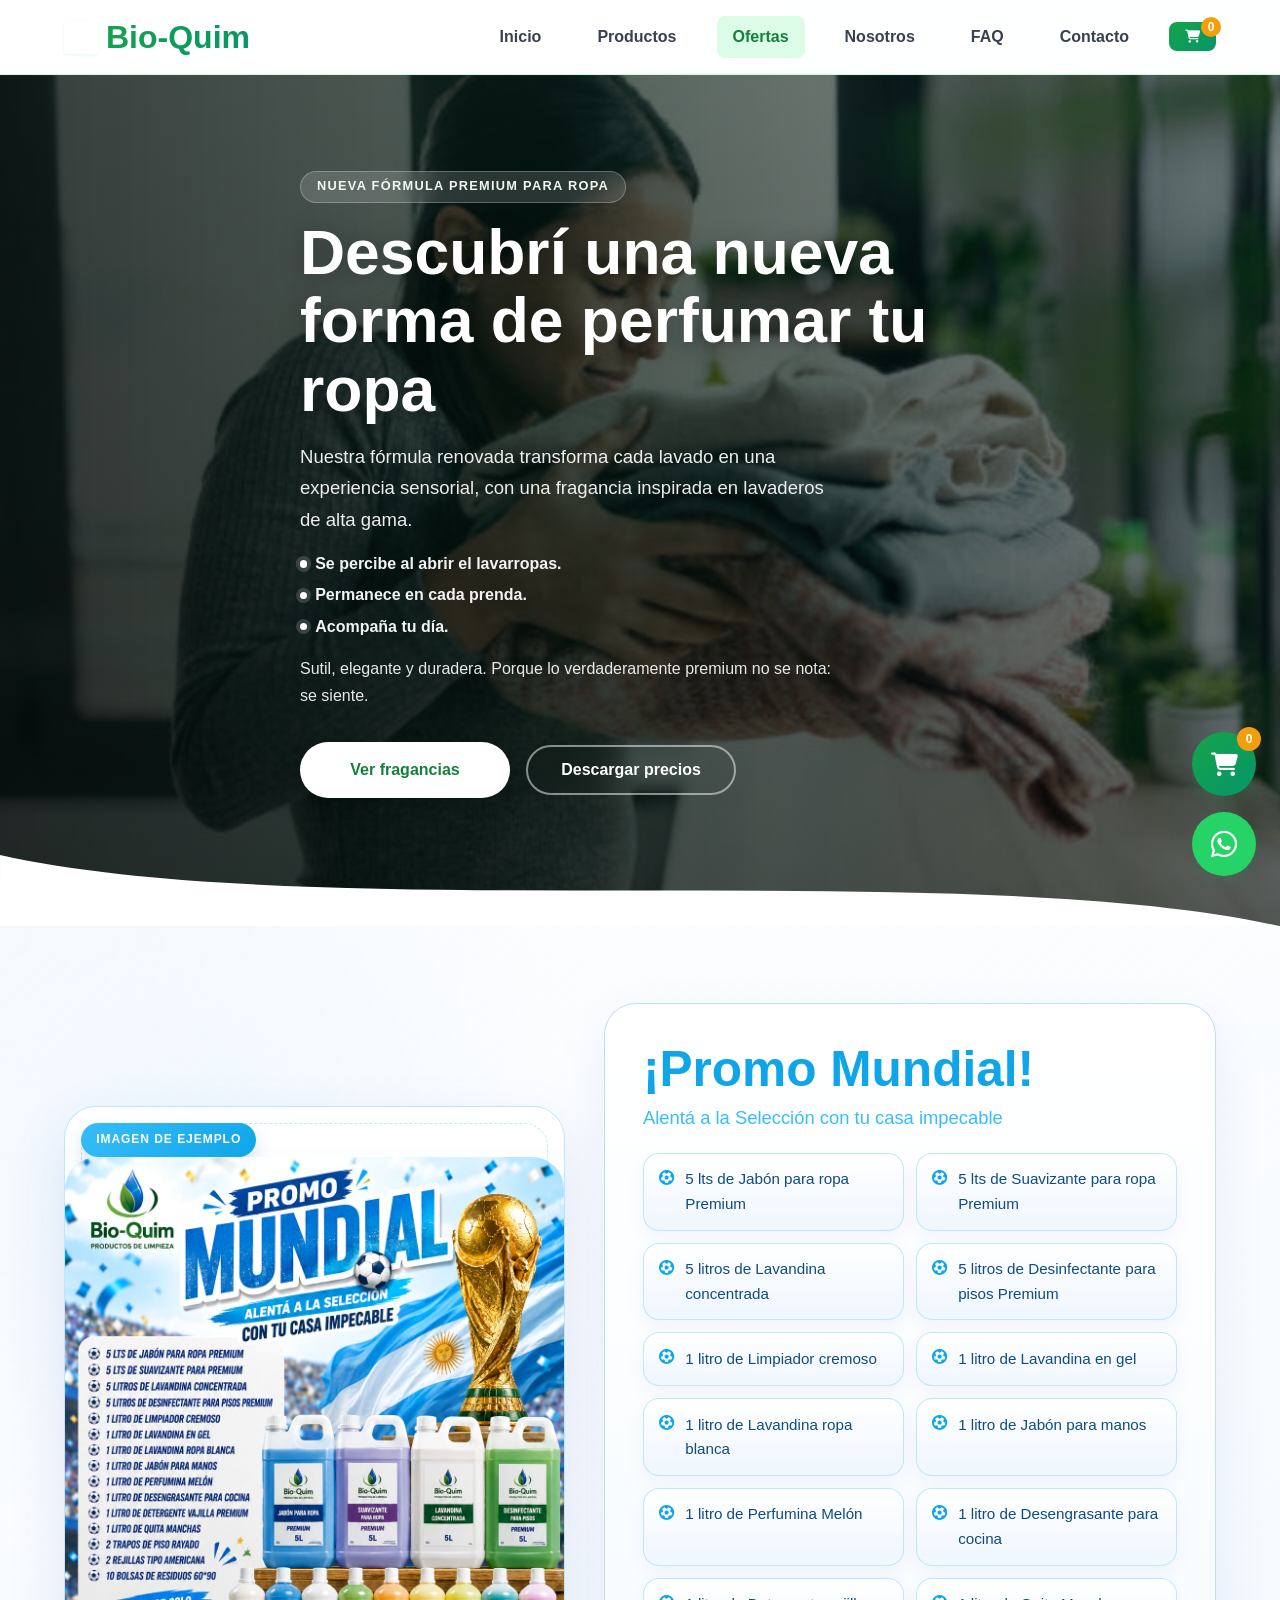
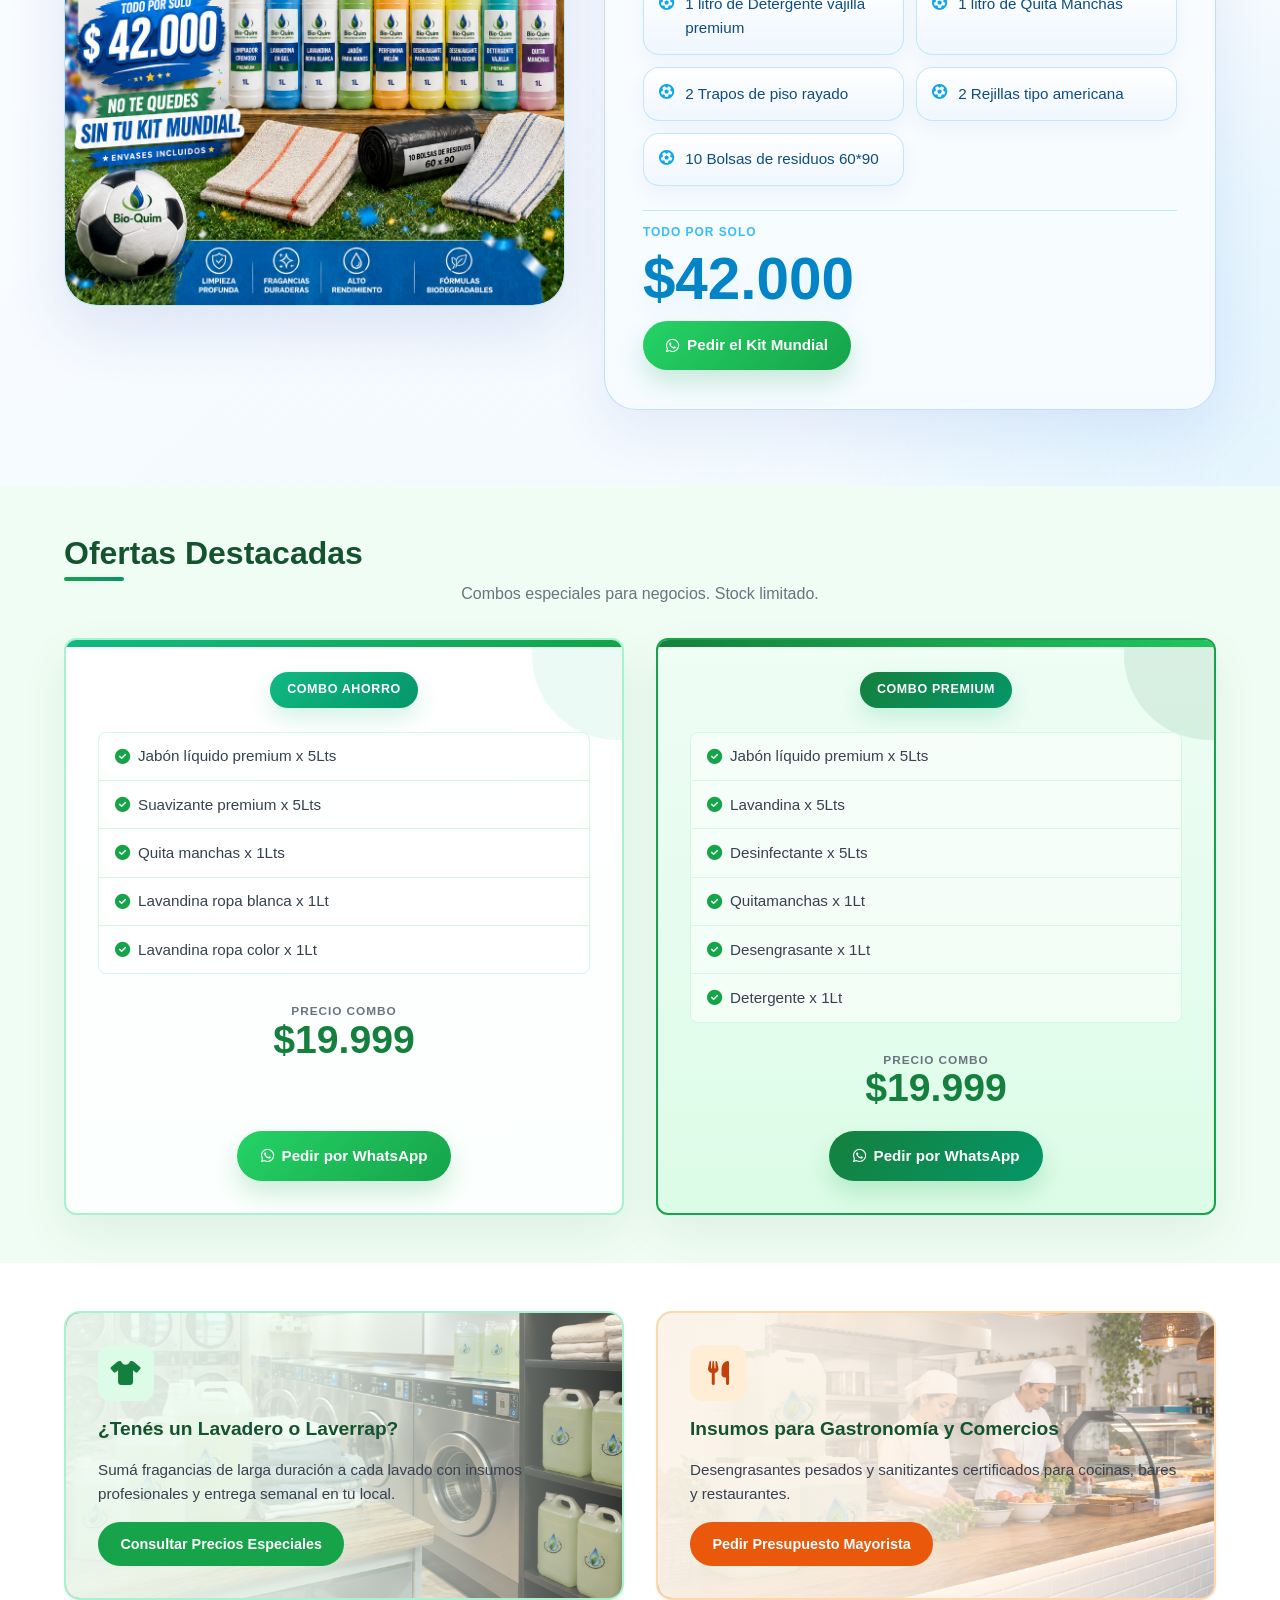
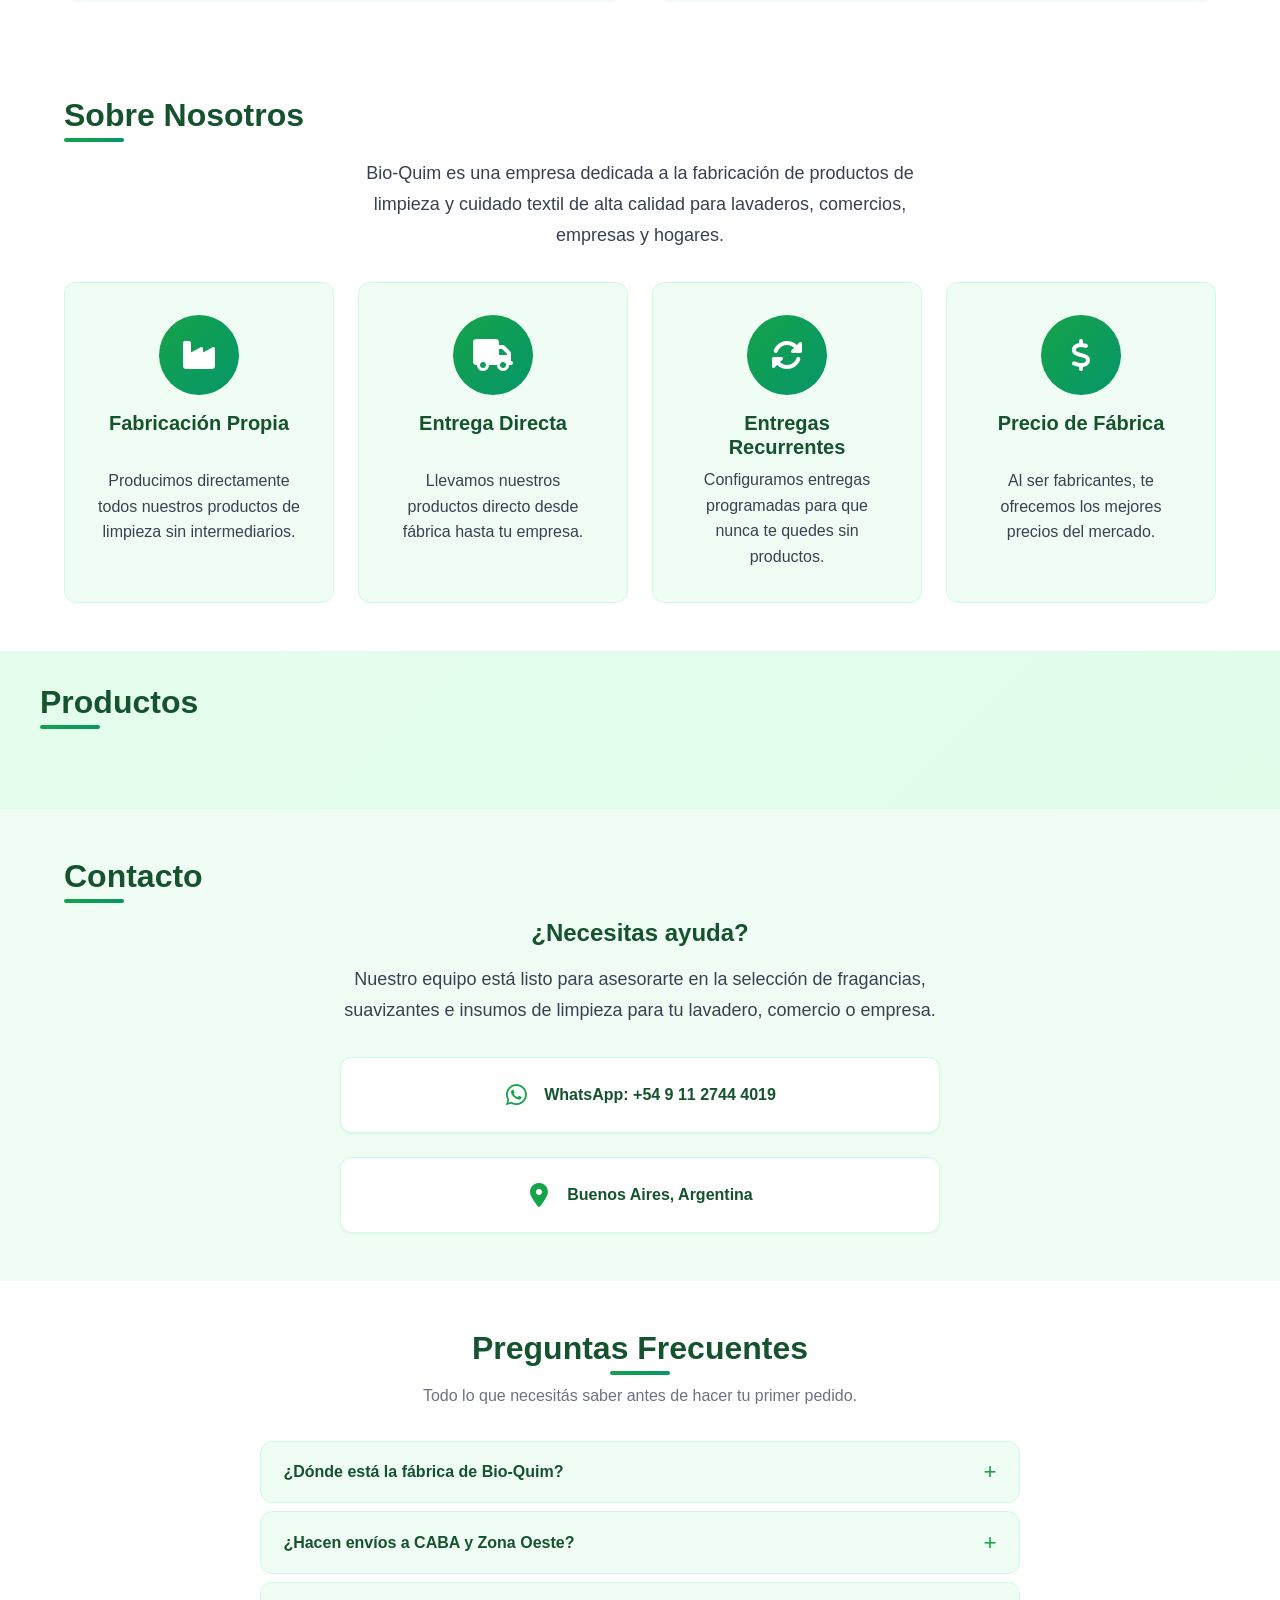
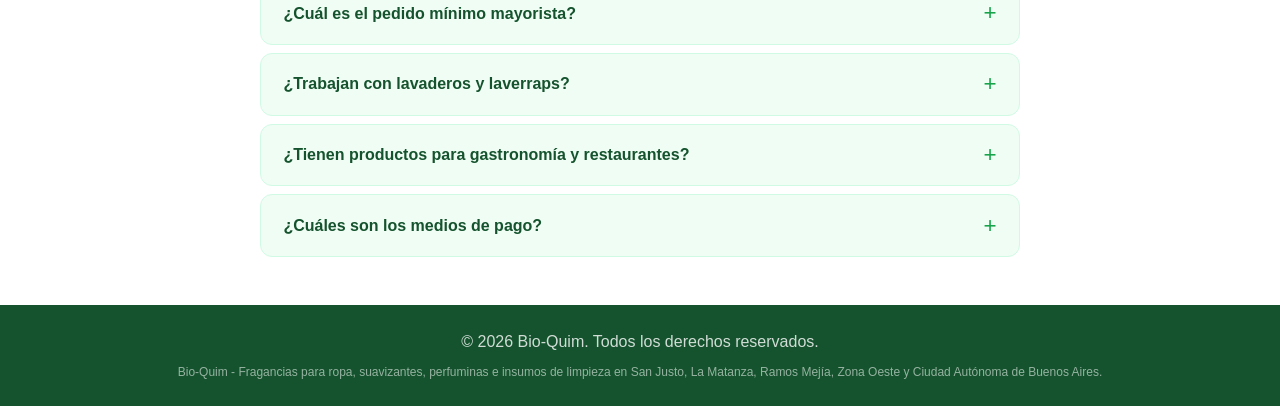
==== commit 1dfdcdee: "Add promo mundial section with styling and image" ====
--- a/index.html
+++ b/index.html
@@ -202,44 +202,103 @@
 
 
 
-  <!-- Ofertas Destacadas -->
+
+ <!-- ========================================= -->
+<!-- SECCIÓN PROMO MUNDIAL (Insertar después del Hero) -->
+<!-- ========================================= -->
+<section class="promo-mundial-section" id="promo-mundial">
+  <div class="promo-mundial-background"></div>
+  <div class="container promo-mundial-container">
+    <div class="promo-mundial-content-wrapper">
+      <div class="promo-mundial-visual" aria-hidden="true">
+        <div class="promo-mundial-visual-frame">
+          <span class="promo-mundial-visual-badge">Imagen de ejemplo</span>
+          <img class="promo-mundial-image" src="images/promo-mundial.jpeg" alt="Promo Mundial Bio-Quim" />
+        </div>
+      </div>
+      
+      <!-- Lado Derecho: Contenido de la Promo -->
+      <div class="promo-mundial-text">
+        <h2 class="promo-mundial-title">¡Promo Mundial!</h2>
+        <p class="promo-mundial-subtitle">Alentá a la Selección con tu casa impecable</p>
+        
+        <div class="promo-mundial-list-container">
+          <ul class="promo-mundial-list">
+            <li><i class="fas fa-futbol"></i> 5 lts de Jabón para ropa Premium</li>
+            <li><i class="fas fa-futbol"></i> 5 lts de Suavizante para ropa Premium</li>
+            <li><i class="fas fa-futbol"></i> 5 litros de Lavandina concentrada</li>
+            <li><i class="fas fa-futbol"></i> 5 litros de Desinfectante para pisos Premium</li>
+            <li><i class="fas fa-futbol"></i> 1 litro de Limpiador cremoso</li>
+            <li><i class="fas fa-futbol"></i> 1 litro de Lavandina en gel</li>
+            <li><i class="fas fa-futbol"></i> 1 litro de Lavandina ropa blanca</li>
+            <li><i class="fas fa-futbol"></i> 1 litro de Jabón para manos</li>
+            <li><i class="fas fa-futbol"></i> 1 litro de Perfumina Melón</li>
+            <li><i class="fas fa-futbol"></i> 1 litro de Desengrasante para cocina</li>
+            <li><i class="fas fa-futbol"></i> 1 litro de Detergente vajilla premium</li>
+            <li><i class="fas fa-futbol"></i> 1 litro de Quita Manchas</li>
+            <li><i class="fas fa-futbol"></i> 2 Trapos de piso rayado</li>
+            <li><i class="fas fa-futbol"></i> 2 Rejillas tipo americana</li>
+            <li><i class="fas fa-futbol"></i> 10 Bolsas de residuos 60*90</li>
+          </ul>
+        </div>
+        
+        <div class="promo-mundial-price-action">
+          <p class="promo-mundial-label">Todo por solo</p>
+          <p class="promo-mundial-price">$42.000</p>
+          <a class="btn-promo-wa btn-mundial-wa" href="https://wa.me/5491123456789?text=Hola!%20Quiero%20pedir%20el%20Kit%20Mundial%20de%20la%20web%20por%20$42.000" target="_blank" rel="noopener">
+            <i class="fab fa-whatsapp"></i> Pedir el Kit Mundial
+          </a>
+        </div>
+      </div>
+
+    </div>
+  </div>
+</section>
+<!-- ========================================= -->
+<!-- Ofertas Destacadas -->
   <section class="promos-section" id="promociones">
     <div class="container">
       <h2 class="section-title">Ofertas Destacadas</h2>
       <p class="promos-subtitle">Combos especiales para negocios. Stock limitado.</p>
       <div id="promos-container" class="promos-grid">
+        
         <!-- Combo Ahorro -->
         <div class="promo-card">
           <div class="promo-badge">Combo Ahorro</div>
           <ul class="promo-items">
-            <li><i class="fas fa-check-circle"></i> 5L Lavandina</li>
-            <li><i class="fas fa-check-circle"></i> 5L Detergente</li>
-            <li><i class="fas fa-check-circle"></i> 5L Desinfectante</li>
-            <li><i class="fas fa-check-circle"></i> 5L Jabón Líquido</li>
+            <li><i class="fas fa-check-circle"></i> Jabón líquido premium x 5Lts</li>
+            <li><i class="fas fa-check-circle"></i> Suavizante premium x 5Lts</li>
+            <li><i class="fas fa-check-circle"></i> Quita manchas x 1Lts</li>
+            <li><i class="fas fa-check-circle"></i> Lavandina ropa blanca x 1Lt</li>
+            <li><i class="fas fa-check-circle"></i> Lavandina ropa color x 1Lt</li>
           </ul>
-          <p class="promo-price"><span>Precio combo</span>$20.000</p>
+          <p class="promo-price"><span>Precio combo</span>$19.999</p>
           <a class="btn-promo-wa"
-             href="https://wa.me/5491123456789?text=Hola!%20Quiero%20pedir%20el%20Combo%20Ahorro%20de%20la%20web."
+             href="https://wa.me/5491123456789?text=Hola!%20Quiero%20pedir%20el%20Combo%20Ahorro%20de%20$19.999%20de%20la%20web."
              target="_blank" rel="noopener">
             <i class="fab fa-whatsapp"></i> Pedir por WhatsApp
           </a>
         </div>
+
         <!-- Combo Premium -->
         <div class="promo-card promo-card--premium">
           <div class="promo-badge promo-badge--premium">Combo Premium</div>
           <ul class="promo-items">
-            <li><i class="fas fa-check-circle"></i> 5L Jabón</li>
-            <li><i class="fas fa-check-circle"></i> 5L Suavizante</li>
-            <li><i class="fas fa-check-circle"></i> 5L Detergente</li>
-            <li><i class="fas fa-check-circle"></i> 5L Lavandina</li>
+            <li><i class="fas fa-check-circle"></i> Jabón líquido premium x 5Lts</li>
+            <li><i class="fas fa-check-circle"></i> Lavandina x 5Lts</li>
+            <li><i class="fas fa-check-circle"></i> Desinfectante x 5Lts</li>
+            <li><i class="fas fa-check-circle"></i> Quitamanchas x 1Lt</li>
+            <li><i class="fas fa-check-circle"></i> Desengrasante x 1Lt</li>
+            <li><i class="fas fa-check-circle"></i> Detergente x 1Lt</li>
           </ul>
-          <p class="promo-price"><span>Precio combo</span>$24.000</p>
+          <p class="promo-price"><span>Precio combo</span>$19.999</p>
           <a class="btn-promo-wa btn-promo-wa--premium"
-             href="https://wa.me/5491123456789?text=Hola!%20Quiero%20pedir%20el%20Combo%20Premium%20de%20la%20web."
+             href="https://wa.me/5491123456789?text=Hola!%20Quiero%20pedir%20el%20Combo%20Premium%20de%20$19.999%20de%20la%20web."
              target="_blank" rel="noopener">
             <i class="fab fa-whatsapp"></i> Pedir por WhatsApp
           </a>
         </div>
+
       </div>
     </div>
   </section>
--- a/static/styles.css
+++ b/static/styles.css
@@ -52,6 +52,9 @@
   --transition-normal: 250ms ease;
   --transition-slow: 350ms ease;
 }
+
+
+
 
 /* Reset and base styles */
 * {
@@ -2078,6 +2081,248 @@
 }
 
 /* ============================================================
+   SECCIÓN PROMO MUNDIAL
+   ============================================================ */
+.promo-mundial-section {
+  position: relative;
+  overflow: hidden;
+  padding: clamp(3rem, 6vw, 5rem) 0;
+  background:
+    radial-gradient(circle at top left, rgba(96, 165, 250, 0.16), transparent 34%),
+    radial-gradient(circle at bottom right, rgba(186, 230, 253, 0.22), transparent 28%),
+    linear-gradient(180deg, #f8fbff 0%, #eef7ff 100%);
+  scroll-margin-top: 96px;
+}
+
+.promo-mundial-background {
+  position: absolute;
+  inset: 0;
+  background:
+    linear-gradient(135deg, rgba(255, 255, 255, 0.7), rgba(255, 255, 255, 0.2)),
+    radial-gradient(circle at 15% 20%, rgba(56, 189, 248, 0.1), transparent 22%),
+    radial-gradient(circle at 85% 80%, rgba(14, 165, 233, 0.1), transparent 24%);
+  pointer-events: none;
+}
+
+.promo-mundial-container {
+  position: relative;
+  z-index: 1;
+}
+
+.promo-mundial-content-wrapper {
+  display: grid;
+  grid-template-columns: minmax(280px, 0.9fr) minmax(320px, 1.1fr);
+  gap: clamp(1.25rem, 3vw, 2.5rem);
+  align-items: center;
+}
+
+.promo-mundial-visual {
+  position: relative;
+  min-height: 420px;
+}
+
+.promo-mundial-visual-frame {
+  position: relative;
+  height: 100%;
+  min-height: 420px;
+  display: flex;
+  flex-direction: column;
+  align-items: stretch;
+  justify-content: flex-start;
+  gap: 0;
+  padding: 0;
+  border-radius: 2rem;
+  border: 1px solid rgba(186, 230, 253, 0.95);
+  background:
+    linear-gradient(180deg, rgba(255, 255, 255, 0.94), rgba(239, 246, 255, 0.98));
+  box-shadow: 0 24px 60px rgba(30, 64, 175, 0.12);
+  overflow: hidden;
+}
+
+.promo-mundial-visual-frame::before {
+  content: '';
+  position: absolute;
+  inset: 1rem;
+  border-radius: 1.45rem;
+  border: 1px dashed rgba(56, 189, 248, 0.32);
+  pointer-events: none;
+}
+
+.promo-mundial-visual-frame::after {
+  content: '';
+  position: absolute;
+  inset: auto -15% -25% auto;
+  width: 220px;
+  height: 220px;
+  border-radius: 50%;
+  background: radial-gradient(circle, rgba(125, 211, 252, 0.24) 0%, rgba(125, 211, 252, 0) 70%);
+}
+
+.promo-mundial-image {
+  position: relative;
+  z-index: 1;
+  display: block;
+  flex: 1 1 auto;
+  width: 100%;
+  min-height: 420px;
+  object-fit: cover;
+  object-position: center;
+  border-radius: 2rem;
+  filter: saturate(1.03) contrast(1.02);
+}
+
+.promo-mundial-visual-badge {
+  position: relative;
+  z-index: 1;
+  align-self: flex-start;
+  margin: 1rem 1rem 0;
+  display: inline-flex;
+  align-items: center;
+  justify-content: center;
+  padding: 0.45rem 0.95rem;
+  border-radius: var(--radius-full);
+  background: linear-gradient(135deg, #38bdf8, #0ea5e9);
+  color: #fff;
+  font-size: 0.75rem;
+  font-weight: 800;
+  letter-spacing: 0.08em;
+  text-transform: uppercase;
+  box-shadow: 0 10px 20px rgba(30, 64, 175, 0.16);
+}
+
+.promo-mundial-text {
+  position: relative;
+  z-index: 1;
+  padding: clamp(1.5rem, 3vw, 2.5rem);
+  border-radius: 2rem;
+  background: linear-gradient(180deg, #ffffff 0%, #f5fbff 100%);
+  border: 1px solid rgba(191, 219, 254, 0.95);
+  box-shadow: 0 22px 55px rgba(30, 64, 175, 0.08);
+  backdrop-filter: blur(12px);
+}
+
+.promo-mundial-title {
+  font-family: 'Montserrat', sans-serif;
+  font-size: clamp(2rem, 4vw, 3.1rem);
+  line-height: 1.05;
+  color: #0ea5e9;
+  margin-bottom: 0.55rem;
+}
+
+.promo-mundial-subtitle {
+  color: #38bdf8;
+  font-size: clamp(1rem, 2vw, 1.15rem);
+  margin-bottom: 1.25rem;
+}
+
+.promo-mundial-list-container {
+  margin-bottom: 1.5rem;
+}
+
+.promo-mundial-list {
+  list-style: none;
+  display: grid;
+  grid-template-columns: repeat(2, minmax(0, 1fr));
+  gap: 0.75rem;
+  padding: 0;
+  margin: 0;
+}
+
+.promo-mundial-list li {
+  display: flex;
+  align-items: flex-start;
+  gap: 0.7rem;
+  padding: 0.85rem 0.95rem;
+  border-radius: 1rem;
+  background: linear-gradient(180deg, rgba(255, 255, 255, 0.98), rgba(239, 246, 255, 0.96));
+  border: 1px solid rgba(186, 230, 253, 0.9);
+  color: #0f4c81;
+  font-size: 0.95rem;
+  box-shadow: 0 8px 20px rgba(30, 64, 175, 0.05);
+}
+
+.promo-mundial-list li i {
+  color: #0ea5e9;
+  margin-top: 0.15rem;
+  flex-shrink: 0;
+}
+
+.promo-mundial-price-action {
+  display: flex;
+  flex-direction: column;
+  align-items: flex-start;
+  gap: 0.45rem;
+  padding-top: 0.75rem;
+  border-top: 1px solid rgba(186, 230, 253, 0.9);
+}
+
+.promo-mundial-label {
+  margin: 0;
+  text-transform: uppercase;
+  letter-spacing: 0.08em;
+  font-size: 0.75rem;
+  font-weight: 800;
+  color: #38bdf8;
+}
+
+.promo-mundial-price {
+  margin: 0;
+  font-family: 'Montserrat', sans-serif;
+  font-size: clamp(2.35rem, 6vw, 3.65rem);
+  line-height: 1;
+  font-weight: 800;
+  color: #0284c7;
+  text-shadow: 0 10px 20px rgba(14, 165, 233, 0.08);
+}
+
+.btn-mundial-wa {
+  margin-top: 0.35rem;
+}
+
+@media (max-width: 1024px) {
+  .promo-mundial-content-wrapper {
+    grid-template-columns: 1fr;
+  }
+
+  .promo-mundial-visual {
+    order: -1;
+    min-height: 300px;
+  }
+
+  .promo-mundial-visual-frame {
+    min-height: 300px;
+  }
+
+  .promo-mundial-image {
+    min-height: 300px;
+  }
+}
+
+@media (max-width: 700px) {
+  .promo-mundial-section {
+    padding: 2.5rem 0;
+  }
+
+  .promo-mundial-text,
+  .promo-mundial-visual-frame {
+    border-radius: 1.5rem;
+  }
+
+  .promo-mundial-list {
+    grid-template-columns: 1fr;
+  }
+
+  .promo-mundial-image {
+    min-height: 300px;
+    border-radius: 1.5rem;
+  }
+
+  .promo-mundial-visual-badge {
+    margin: 0.85rem 0.85rem 0;
+  }
+}
+
+/* ============================================================
    SECCIÓN CARDS B2B
    ============================================================ */
 .b2b-section {
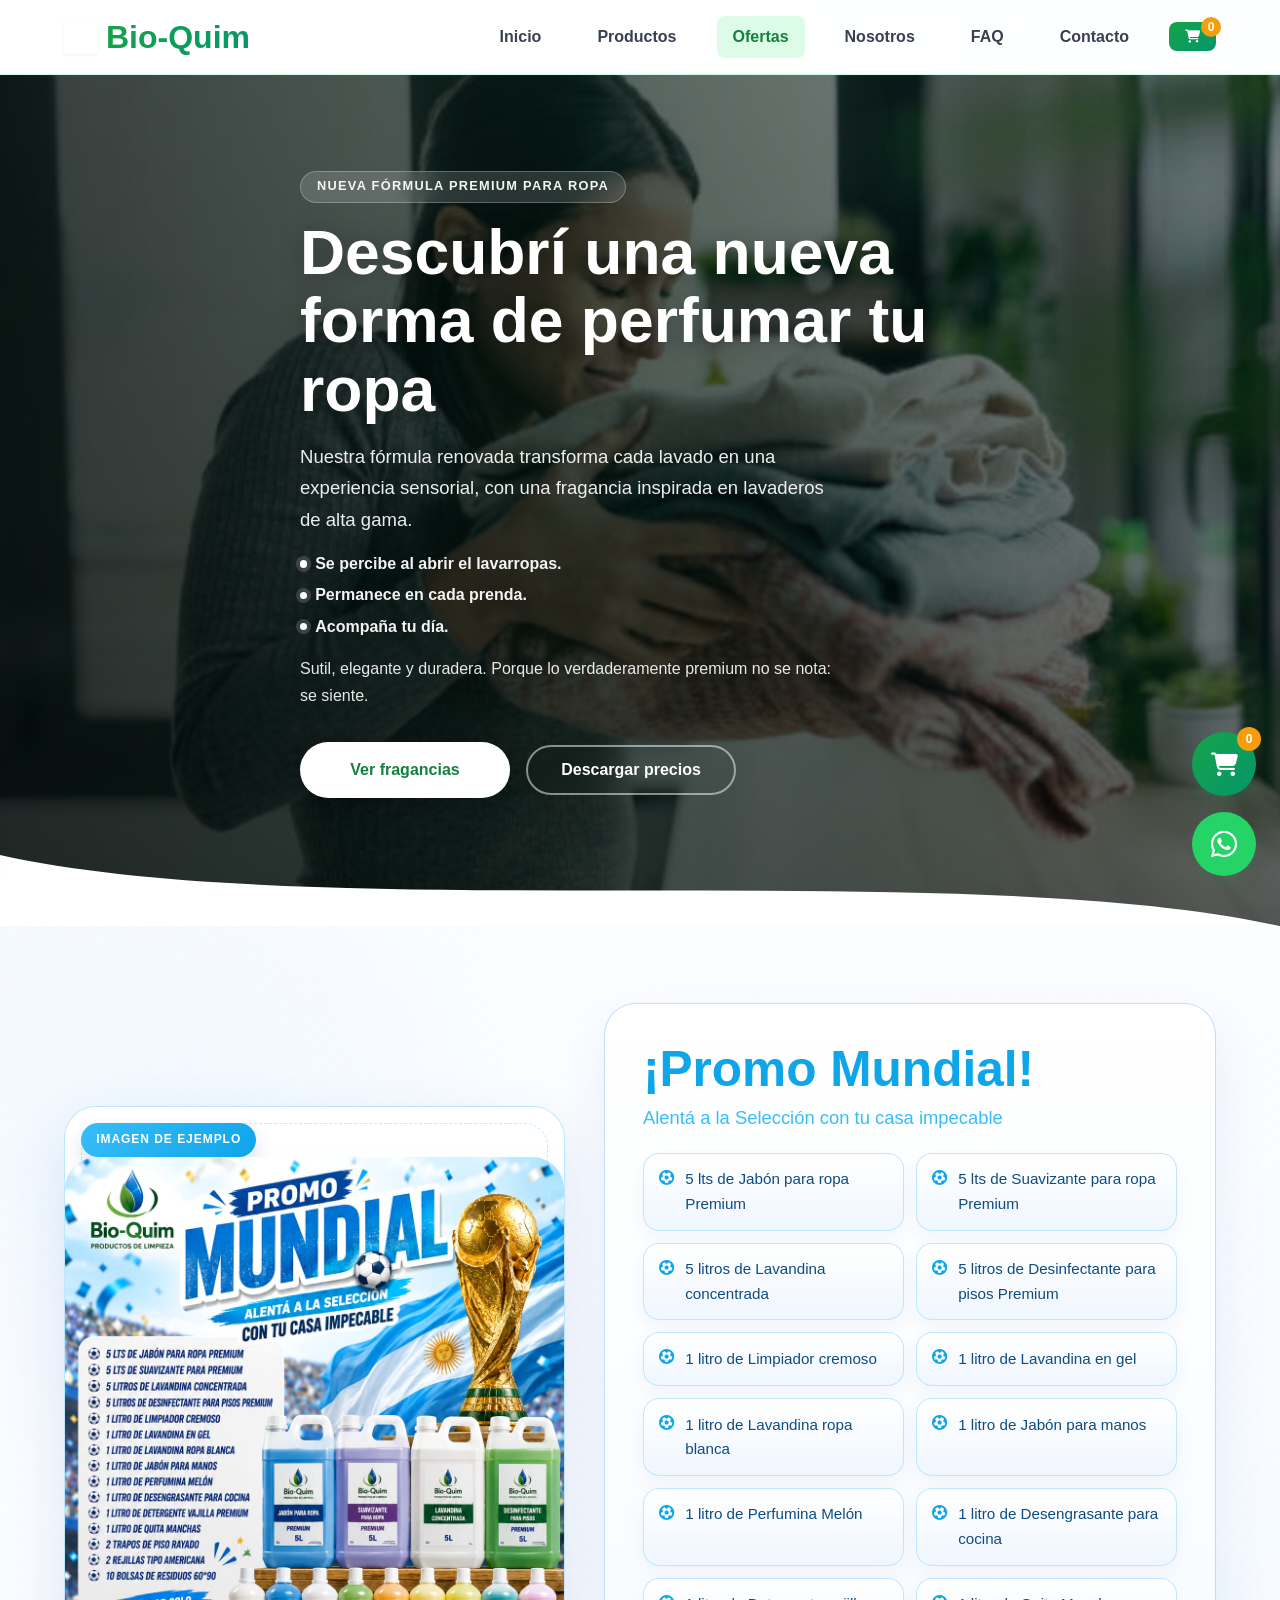
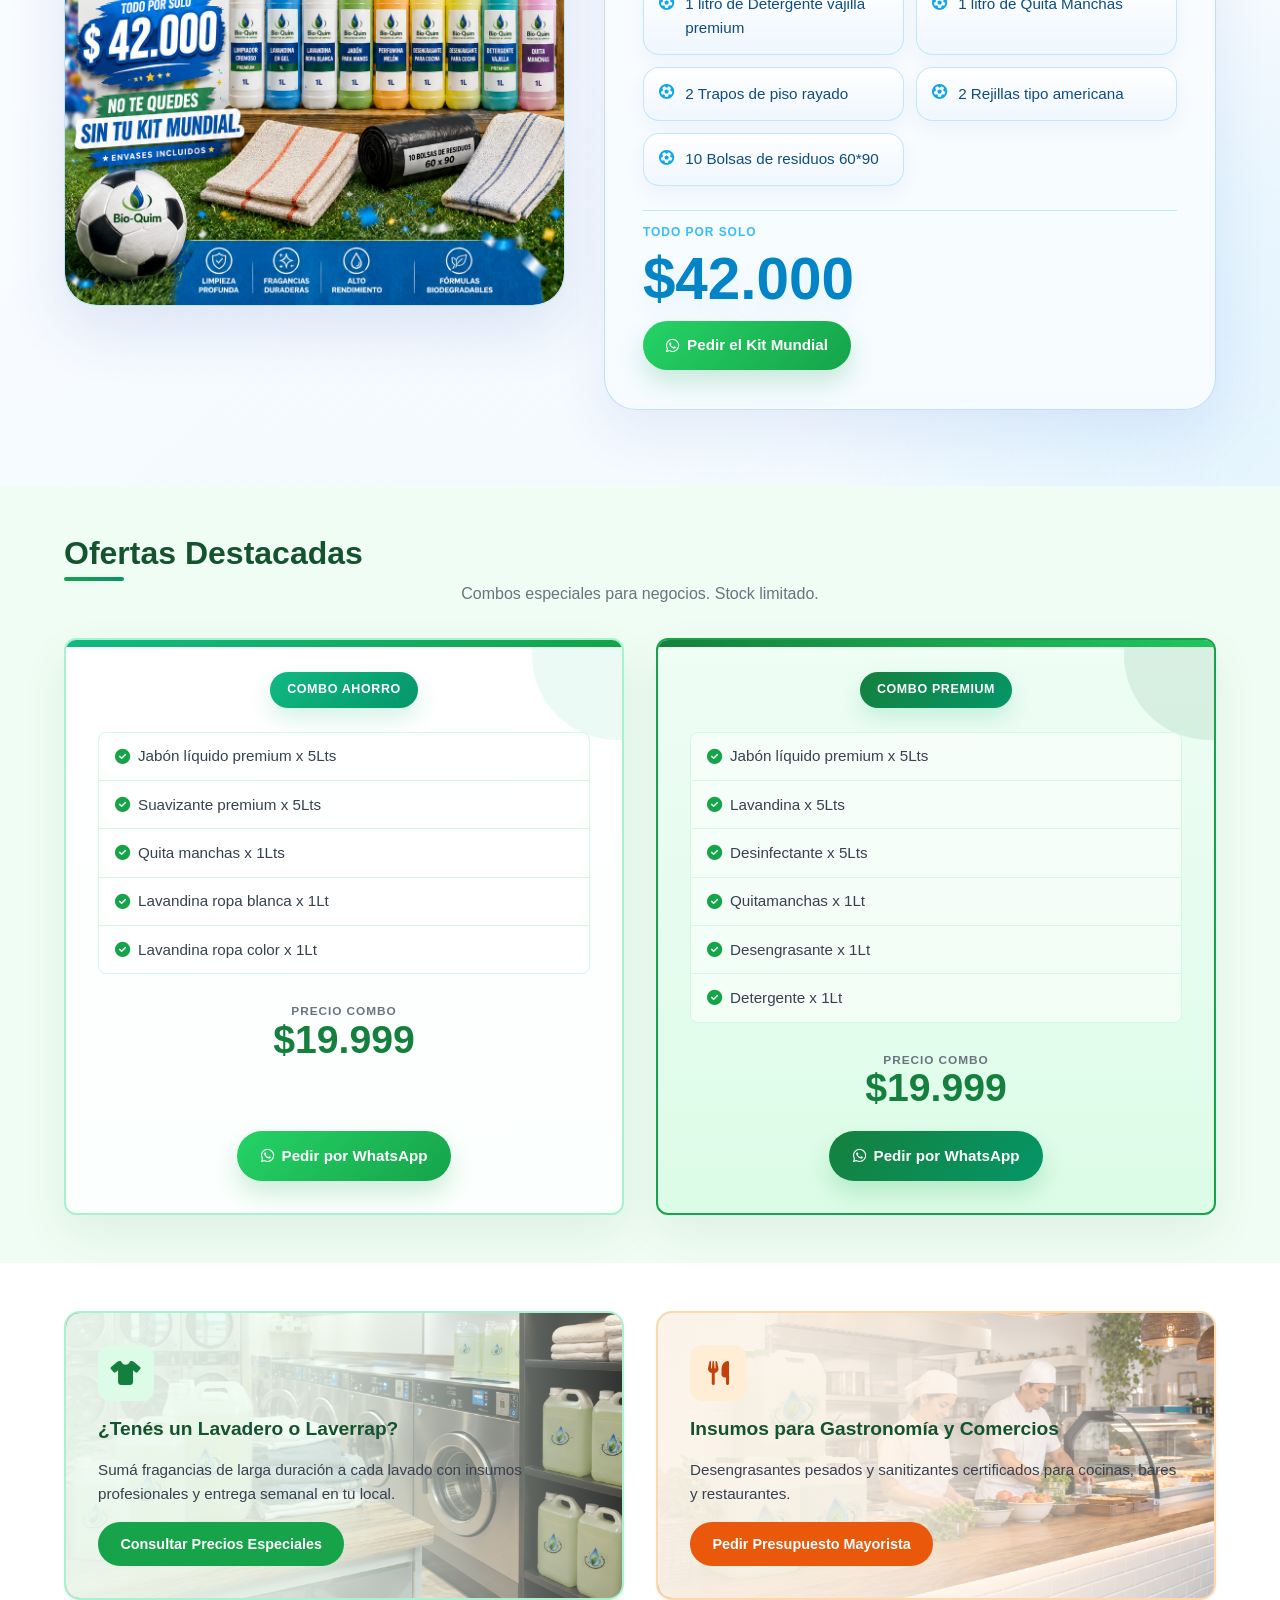
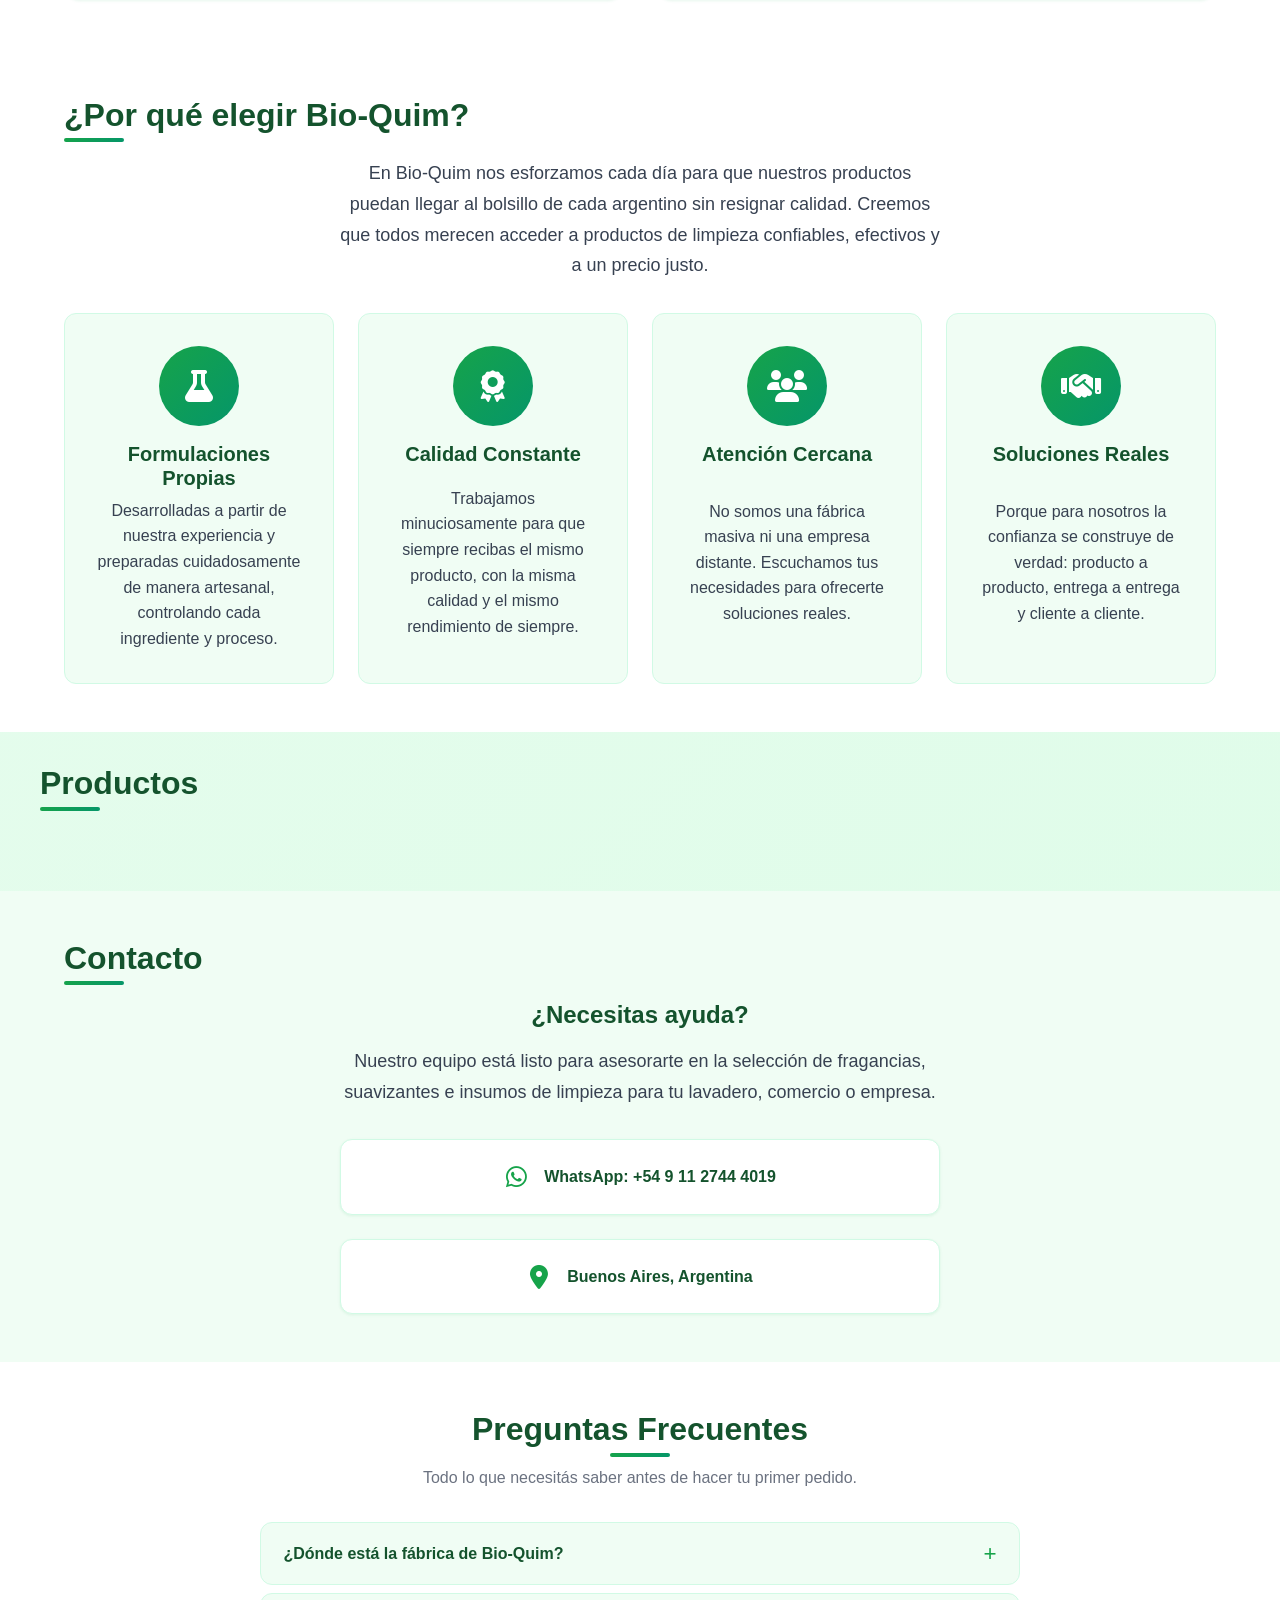
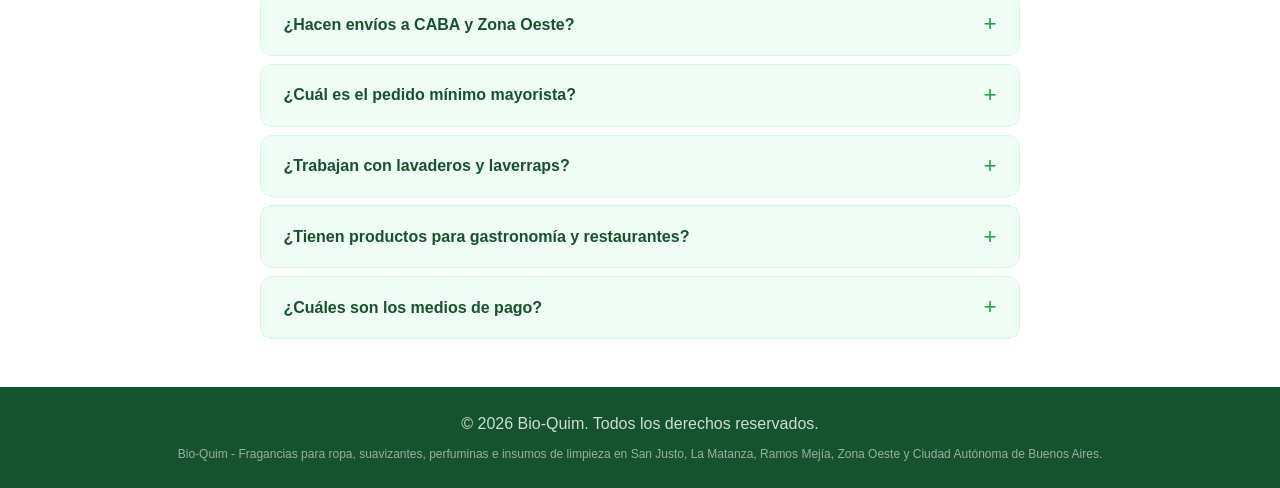
==== commit e3d7f7af: "Update About Us section with new content and icons" ====
--- a/index.html
+++ b/index.html
@@ -328,42 +328,43 @@
   </section>
 
   <!-- About Us Section -->
+<!-- About Us Section -->
   <section class="about-section" id="sobre-nosotros">
     <div class="container">
-      <h2 class="section-title">Sobre Nosotros</h2>
-      <p class="about-intro">Bio-Quim es una empresa dedicada a la fabricación de productos de limpieza y cuidado textil de alta calidad para lavaderos, comercios, empresas y hogares.</p>
+      <h2 class="section-title">¿Por qué elegir Bio-Quim?</h2>
+      <p class="about-intro">En Bio-Quim nos esforzamos cada día para que nuestros productos puedan llegar al bolsillo de cada argentino sin resignar calidad. Creemos que todos merecen acceder a productos de limpieza confiables, efectivos y a un precio justo.</p>
       
       <div class="about-cards">
         <div class="about-card">
           <div class="about-card-icon">
-            <i class="fas fa-industry"></i>
-          </div>
-          <h3 class="about-card-title">Fabricación Propia</h3>
-          <p class="about-card-desc">Producimos directamente todos nuestros productos de limpieza sin intermediarios.</p>
+            <i class="fas fa-flask"></i>
+          </div>
+          <h3 class="about-card-title">Formulaciones Propias</h3>
+          <p class="about-card-desc">Desarrolladas a partir de nuestra experiencia y preparadas cuidadosamente de manera artesanal, controlando cada ingrediente y proceso.</p>
         </div>
         
         <div class="about-card">
           <div class="about-card-icon">
-            <i class="fas fa-truck"></i>
-          </div>
-          <h3 class="about-card-title">Entrega Directa</h3>
-          <p class="about-card-desc">Llevamos nuestros productos directo desde fábrica hasta tu empresa.</p>
+            <i class="fas fa-award"></i>
+          </div>
+          <h3 class="about-card-title">Calidad Constante</h3>
+          <p class="about-card-desc">Trabajamos minuciosamente para que siempre recibas el mismo producto, con la misma calidad y el mismo rendimiento de siempre.</p>
         </div>
         
         <div class="about-card">
           <div class="about-card-icon">
-            <i class="fas fa-sync-alt"></i>
-          </div>
-          <h3 class="about-card-title">Entregas Recurrentes</h3>
-          <p class="about-card-desc">Configuramos entregas programadas para que nunca te quedes sin productos.</p>
+            <i class="fas fa-users"></i>
+          </div>
+          <h3 class="about-card-title">Atención Cercana</h3>
+          <p class="about-card-desc">No somos una fábrica masiva ni una empresa distante. Escuchamos tus necesidades para ofrecerte soluciones reales.</p>
         </div>
         
         <div class="about-card">
           <div class="about-card-icon">
-            <i class="fas fa-dollar-sign"></i>
-          </div>
-          <h3 class="about-card-title">Precio de Fábrica</h3>
-          <p class="about-card-desc">Al ser fabricantes, te ofrecemos los mejores precios del mercado.</p>
+            <i class="fas fa-handshake"></i>
+          </div>
+          <h3 class="about-card-title">Soluciones Reales</h3>
+          <p class="about-card-desc">Porque para nosotros la confianza se construye de verdad: producto a producto, entrega a entrega y cliente a cliente.</p>
         </div>
       </div>
     </div>
